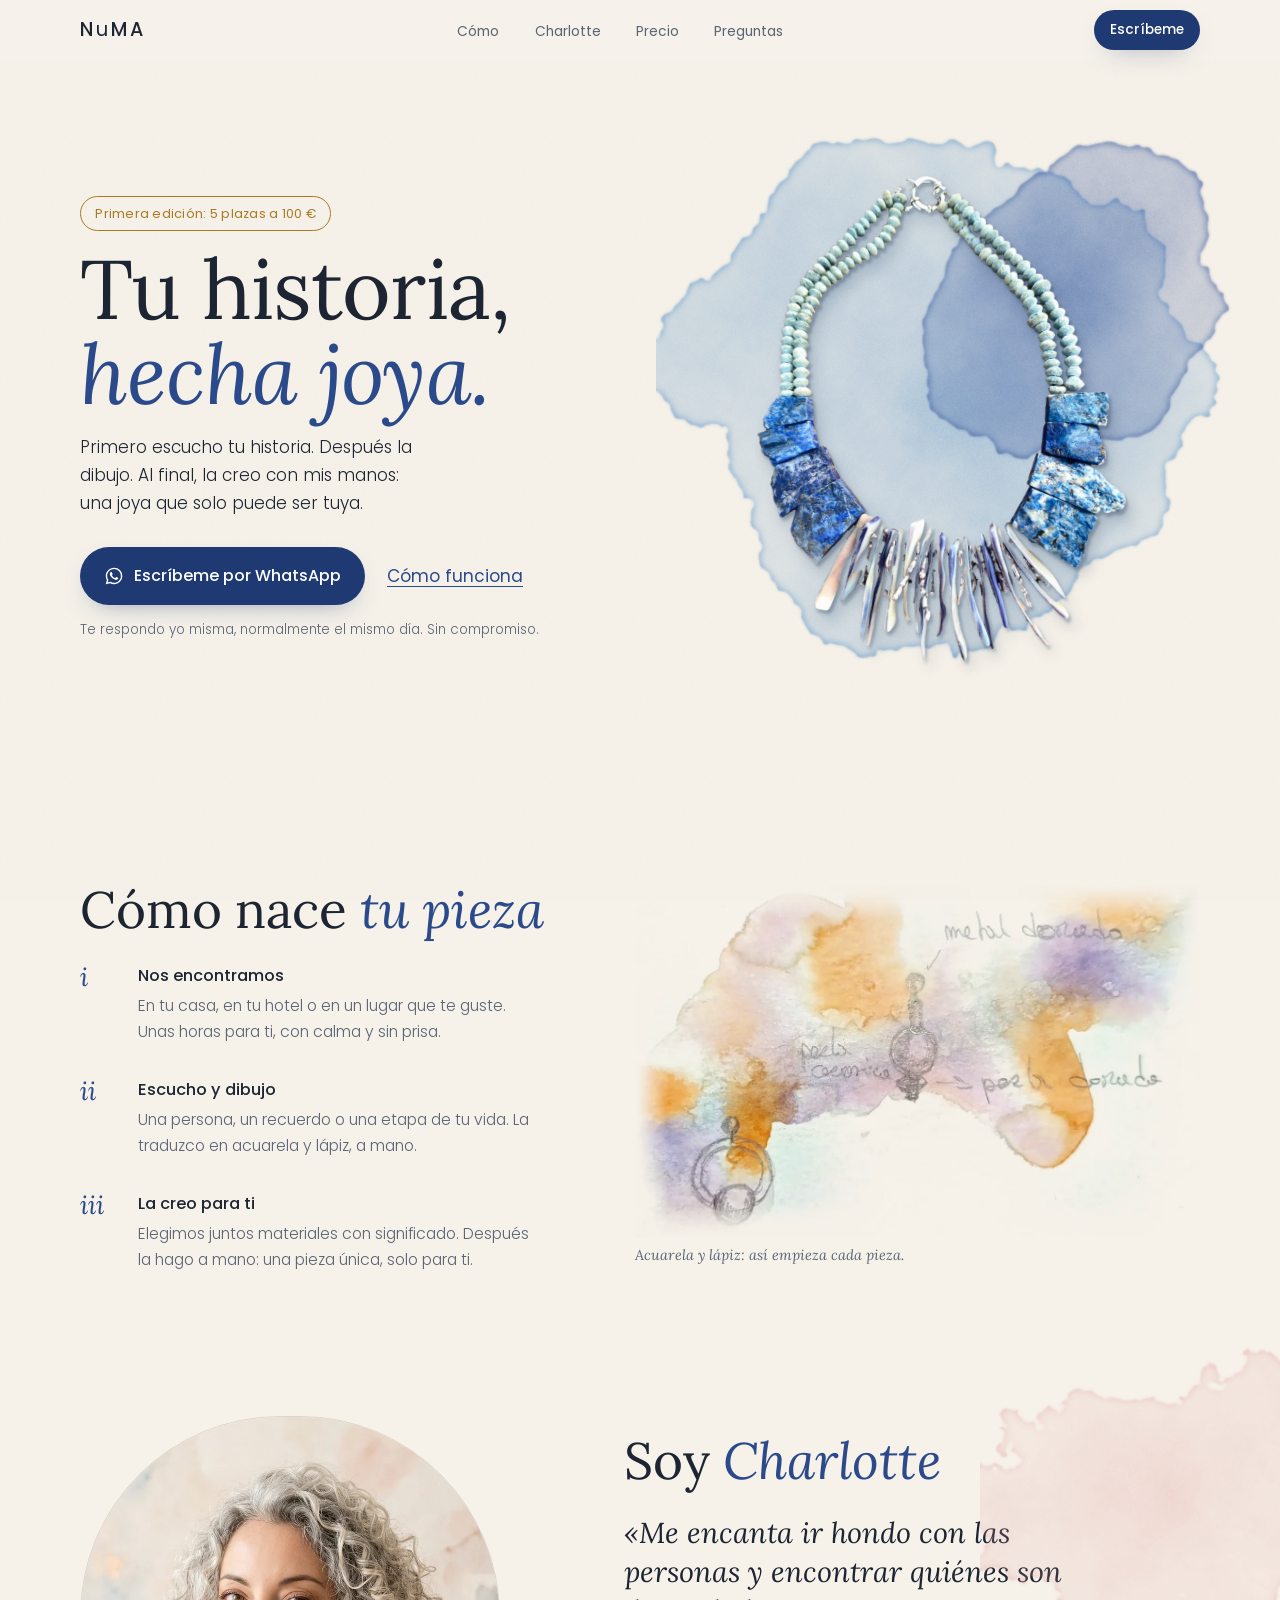
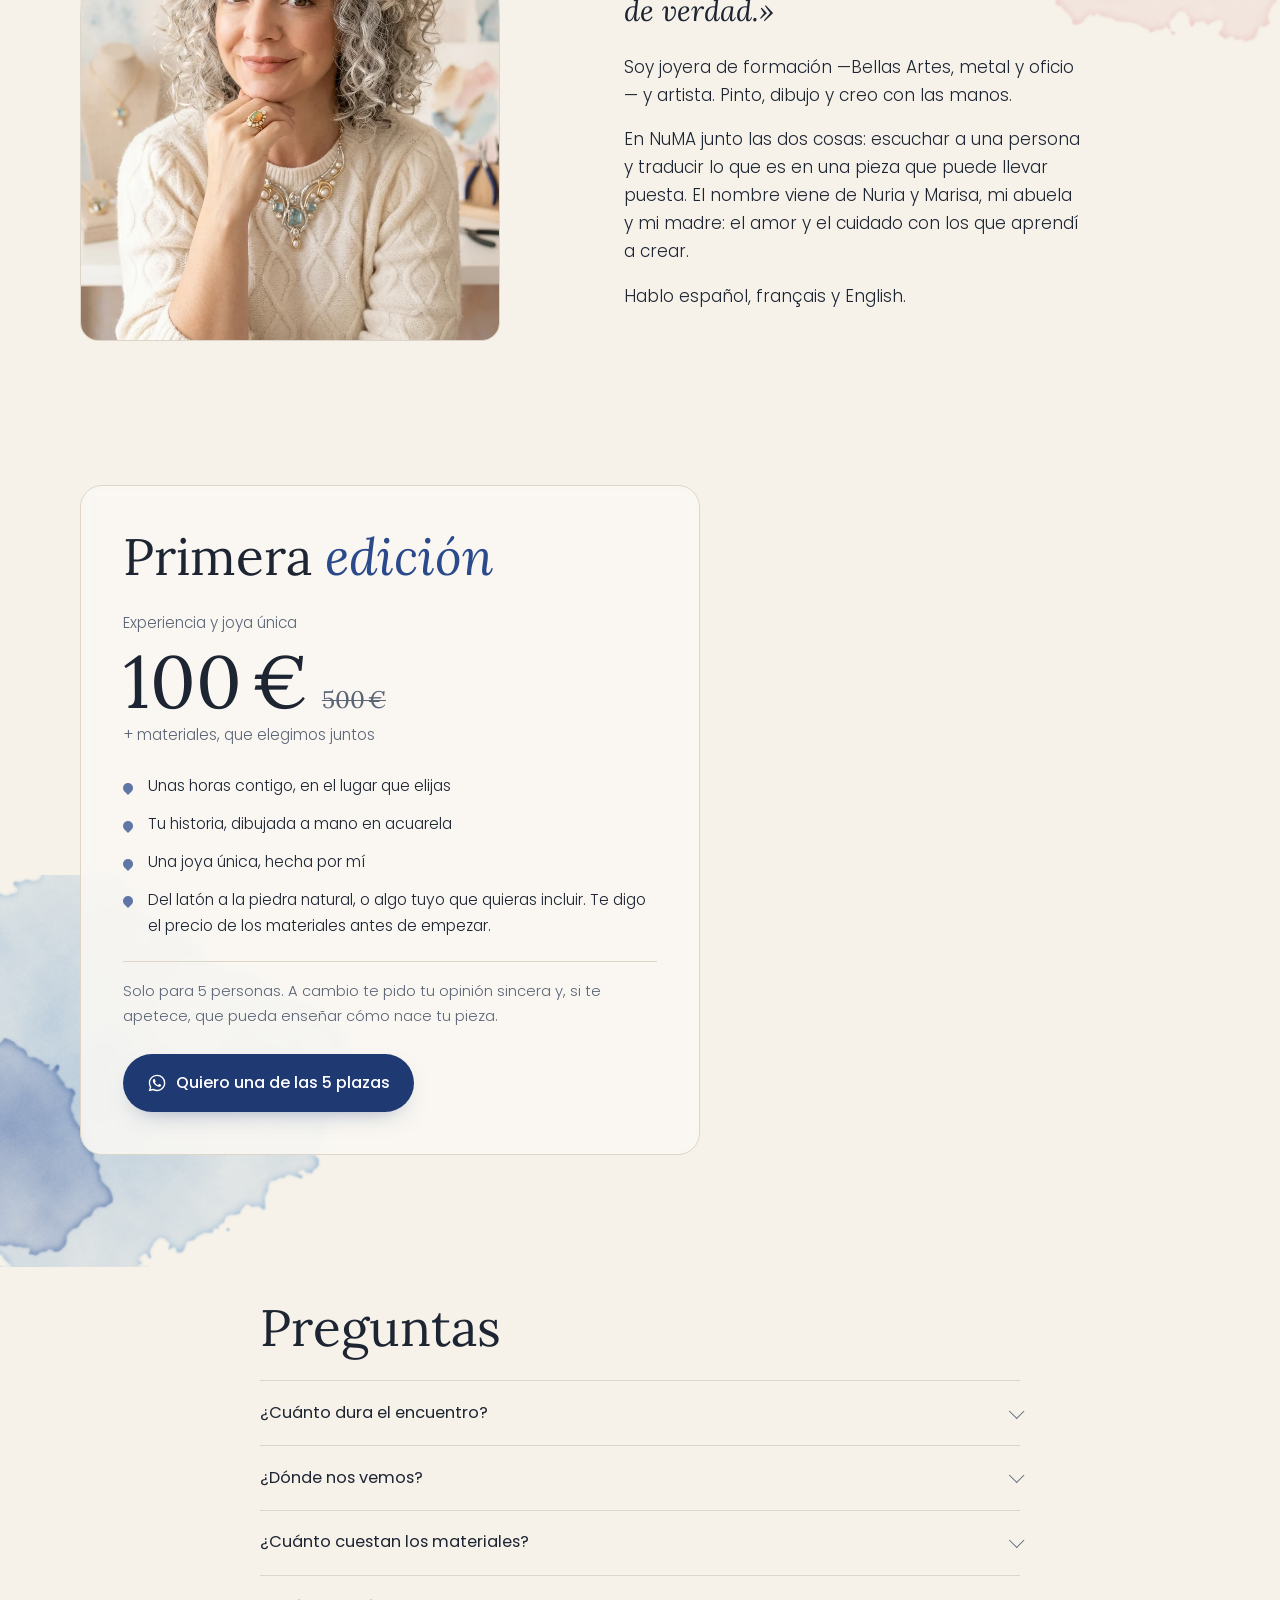
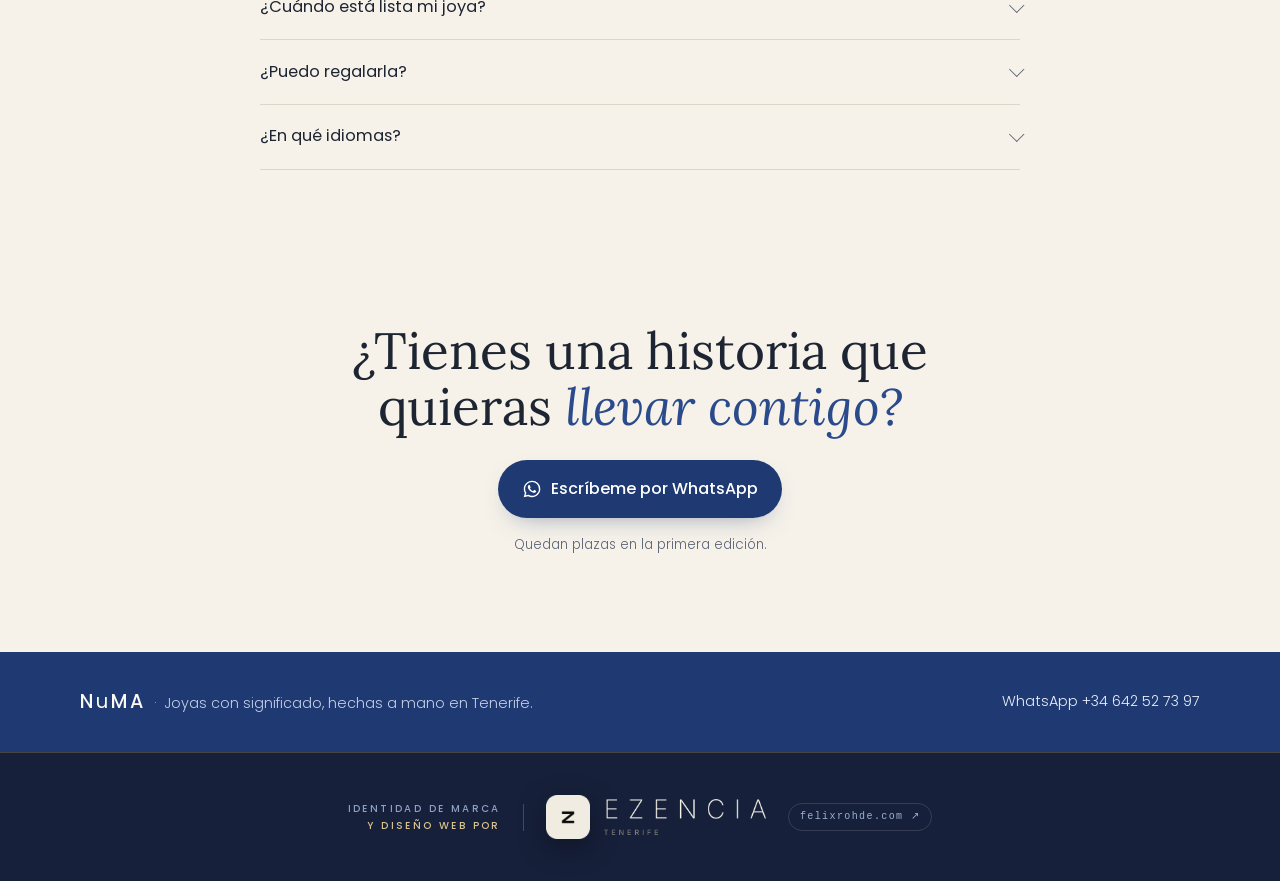
==== index.html @ b9aba91e "Website-Stand 2452b01" ====
<!doctype html>
<html lang="es">
<head>
<meta charset="utf-8">
<meta name="viewport" content="width=device-width, initial-scale=1, viewport-fit=cover">
<title>NuMA · Joyas con significado, hechas a mano en Tenerife</title>
<meta name="description" content="Charlotte escucha tu historia, la dibuja en acuarela y la convierte en una joya única hecha a mano. Primera edición en Tenerife: 5 plazas a 100 € + materiales.">
<meta property="og:title" content="NuMA · Tu historia, hecha joya">
<meta property="og:description" content="Una experiencia personal con Charlotte y una joya única, hecha a mano solo para ti. Primera edición: 5 plazas.">
<meta name="theme-color" content="#F6F2EA">
<link rel="preconnect" href="https://fonts.googleapis.com">
<link rel="preconnect" href="https://fonts.gstatic.com" crossorigin>
<link href="https://fonts.googleapis.com/css2?family=Lora:ital,wght@0,400;0,500;1,400;1,500&family=Poppins:wght@300;400;500&display=swap" rel="stylesheet">
<style>
:root{
  --paper:#F6F2EA; --paper-2:#FBF9F4; --ink:#1D2432; --soft:#5B6475; --line:#DCD5C8;
  --blue:#2B4A8B; --blue-deep:#1F3A72; --gold:#A97A25; --wash-op:1;
  --btn:#1F3A72; --btn-ink:#FFFFFF; --nav:rgba(246,242,234,.86);
  --serif:'Lora', 'Palatino Linotype', Palatino, Georgia, serif;
  --sans:'Poppins', 'Helvetica Neue', Arial, sans-serif;
  color-scheme: light;
  box-sizing:border-box;
  padding-top:env(safe-area-inset-top,0px);
  padding-bottom:env(safe-area-inset-bottom,0px);
}
@media (prefers-color-scheme: dark){
  :root:not([data-theme="light"]){
    --paper:#151B27; --paper-2:#1C2332; --ink:#EEE8DD; --soft:#AEB4C2; --line:#2E3647;
    --blue:#9DB8EC; --blue-deep:#9DB8EC; --gold:#D9AE5C; --wash-op:.55;
    --btn:#E9EEF8; --btn-ink:#16203A; --nav:rgba(21,27,39,.86); color-scheme: dark;
  }
}
:root[data-theme="dark"]{
  --paper:#151B27; --paper-2:#1C2332; --ink:#EEE8DD; --soft:#AEB4C2; --line:#2E3647;
  --blue:#9DB8EC; --blue-deep:#9DB8EC; --gold:#D9AE5C; --wash-op:.55;
  --btn:#E9EEF8; --btn-ink:#16203A; --nav:rgba(21,27,39,.86); color-scheme: dark;
}
*,*::before,*::after{box-sizing:border-box;margin:0;padding:0}
html{scroll-behavior:smooth;scroll-padding-top:calc(env(safe-area-inset-top,0px) + 72px);-webkit-text-size-adjust:100%}
body{background:var(--paper);color:var(--ink);font-family:var(--sans);font-weight:300;font-size:1.0625rem;line-height:1.65;overflow-x:hidden}
body::before{content:"";position:fixed;inset:0 0 auto;height:env(safe-area-inset-top,0px);z-index:30;background:var(--nav);-webkit-backdrop-filter:blur(14px);backdrop-filter:blur(14px)}
img{max-width:100%;height:auto;display:block}
a{color:inherit}
:focus-visible{outline:2px solid var(--blue);outline-offset:3px;border-radius:4px}
.wrap{width:min(1120px,100% - 2.5rem);margin-inline:auto}
.serif{font-family:var(--serif);font-weight:400}
.it{font-family:var(--serif);font-style:italic;color:var(--blue)}

/* paper grain */
.grain{position:fixed;inset:0;pointer-events:none;z-index:-1;opacity:.35;
  background-image:url("data:image/svg+xml,%3Csvg xmlns='http://www.w3.org/2000/svg' width='160' height='160'%3E%3Cfilter id='n'%3E%3CfeTurbulence type='fractalNoise' baseFrequency='.9' numOctaves='2' stitchTiles='stitch'/%3E%3CfeColorMatrix values='0 0 0 0 .45  0 0 0 0 .4  0 0 0 0 .32  0 0 0 .09 0'/%3E%3C/filter%3E%3Crect width='100%25' height='100%25' filter='url(%23n)'/%3E%3C/svg%3E")}
main{overflow-x:clip}
html{overflow-x:clip}

/* nav */
.nav{position:sticky;top:env(safe-area-inset-top,0px);z-index:20;background:var(--nav);-webkit-backdrop-filter:blur(14px);backdrop-filter:blur(14px);border-bottom:1px solid transparent;transition:border-color .3s}
.nav.scrolled{border-bottom-color:var(--line)}
.nav .wrap{display:flex;align-items:center;justify-content:space-between;height:60px;gap:1rem}
.logo{font-weight:500;font-size:1.2rem;letter-spacing:.16em;text-decoration:none}
.logo span{font-weight:400}
.nav ul{list-style:none;display:flex;gap:clamp(.9rem,3vw,2.2rem)}
.nav ul a{text-decoration:none;font-size:.86rem;font-weight:400;color:var(--soft);padding:.4rem 0;transition:color .2s}
.nav ul a:hover{color:var(--ink)}
.nav .nav-cta{display:none}
@media (min-width:860px){
  .nav .nav-cta{display:inline-flex;font-size:.85rem;padding:.55rem 1rem}
}

/* buttons */
.btn{display:inline-flex;align-items:center;justify-content:center;gap:.6rem;background:var(--btn);color:var(--btn-ink);
  text-decoration:none;font-family:var(--sans);font-weight:500;font-size:1rem;padding:1rem 1.5rem;border-radius:999px;
  transition:transform .2s ease, box-shadow .2s ease;box-shadow:0 10px 26px -14px rgba(31,58,114,.55)}
.btn:hover{transform:translateY(-1px);box-shadow:0 14px 30px -14px rgba(31,58,114,.7)}
.btn svg{width:20px;height:20px;flex:none}
.link{font-weight:400;color:var(--blue);text-underline-offset:4px}

/* hero */
.hero{position:relative;padding:1.2rem 0 3.5rem}
.hero .wrap{display:grid;gap:.5rem}
.hero-art{position:relative;margin-inline:-1.25rem;height:clamp(330px,96vw,540px)}
.hero-art .wash{position:absolute;inset:-6% -14% -4% -4%;width:118%;max-width:none;height:auto;opacity:var(--wash-op);pointer-events:none}
.hero-art .piece{position:absolute;left:50%;top:50%;height:90%;width:auto;max-width:none;transform:translate(-50%,-50%) rotate(-3deg)}
.pill{display:inline-block;font-size:.8rem;font-weight:400;letter-spacing:.02em;color:var(--gold);border:1px solid var(--gold);border-radius:999px;padding:.35rem .9rem}
h1{font-family:var(--serif);font-weight:400;font-size:clamp(2.7rem,11vw,5.2rem);line-height:1.02;letter-spacing:-.01em;margin:1rem 0 1.1rem}
h1 em{display:block;font-style:italic;color:var(--blue)}
.lead{max-width:34ch;font-size:1.06rem;color:var(--ink)}
.cta-row{display:flex;flex-wrap:wrap;align-items:center;gap:1rem 1.4rem;margin-top:1.8rem}
.micro{font-size:.84rem;color:var(--soft);margin-top:.9rem}
@media (min-width:860px){
  .hero{padding:3rem 0 5rem}
  .hero .wrap{grid-template-columns:1.05fr 1fr;align-items:center;gap:3rem}
  .hero-copy{order:1}
  .hero-art{order:2;margin:0;height:620px}
}

/* sections */
section{padding:4.5rem 0}
h2{font-family:var(--serif);font-weight:400;font-size:clamp(2rem,6.4vw,3.2rem);line-height:1.1;margin-bottom:1.6rem}
h2 em{font-style:italic;color:var(--blue)}

/* process */
.steps{display:grid;gap:2rem;margin-top:.5rem}
.step{display:grid;grid-template-columns:2.6rem 1fr;gap:.2rem 1rem}
.step .n{font-family:var(--serif);font-style:italic;color:var(--blue);font-size:1.6rem;line-height:1.1}
.step h3{font-family:var(--sans);font-weight:500;font-size:1.02rem;margin-bottom:.2rem}
.step p{color:var(--soft);font-size:.98rem;max-width:40ch}
.sketch{margin:2.6rem -1.25rem 0;position:relative}
.sketch img{width:100%;mix-blend-mode:multiply}
.sketch figcaption{font-family:var(--serif);font-style:italic;font-size:.9rem;color:var(--soft);padding:0 1.25rem;margin-top:.4rem}
@media (prefers-color-scheme: dark){ :root:not([data-theme="light"]) .sketch img{mix-blend-mode:normal;border-radius:14px} }
:root[data-theme="dark"] .sketch img{mix-blend-mode:normal;border-radius:14px}
@media (min-width:860px){
  .process .wrap{display:grid;grid-template-columns:1fr 1.15fr;gap:4rem;align-items:center}
  .sketch{margin:0}
  .sketch figcaption{padding:0}
}

/* charlotte */
.about{position:relative}
.about .wash-rose{position:absolute;right:-120px;top:-40px;width:420px;opacity:calc(var(--wash-op) * .9);pointer-events:none}
.portrait{position:relative;margin-bottom:2.4rem;width:min(100%,420px);aspect-ratio:4/5;border-radius:200px 200px 18px 18px;overflow:hidden;background:var(--paper-2);border:1px solid var(--line)}
.portrait img{width:100%;height:100%;object-fit:cover}
.portrait .ph{position:absolute;inset:0;display:grid;place-items:center;text-align:center;padding:2rem;color:var(--soft);font-size:.88rem}
.portrait .ph b{display:block;font-family:var(--serif);font-weight:400;font-style:italic;font-size:1.5rem;color:var(--blue);margin-bottom:.4rem}
blockquote{font-family:var(--serif);font-style:italic;font-size:clamp(1.35rem,4.6vw,1.8rem);line-height:1.35;color:var(--ink);margin:2rem 0 1.4rem;max-width:26ch}
blockquote footer{font-family:var(--sans);font-style:normal;font-size:.85rem;color:var(--soft);margin-top:.7rem}
.about p{max-width:46ch;margin-bottom:1rem}
@media (min-width:860px){
  .about .wrap{display:grid;grid-template-columns:.9fr 1.1fr;gap:4.5rem;align-items:center}
  blockquote{margin-top:0} .portrait{margin-bottom:0}
}

/* offer */
.offer{position:relative}
.offer .wash-low{position:absolute;left:-160px;bottom:-40px;width:560px;opacity:var(--wash-op);pointer-events:none}
.card{position:relative;background:color-mix(in srgb, var(--paper-2) 86%, transparent);border:1px solid var(--line);border-radius:22px;padding:2rem 1.5rem;max-width:620px;-webkit-backdrop-filter:blur(6px);backdrop-filter:blur(6px)}
.price{display:flex;align-items:baseline;gap:.9rem;margin:.6rem 0 .2rem}
.price .now{font-family:var(--serif);font-size:clamp(3.4rem,14vw,4.6rem);line-height:1}
.price .was{font-family:var(--serif);font-size:1.5rem;color:var(--soft);text-decoration:line-through;text-decoration-thickness:1px}
.plus{color:var(--soft);font-size:.95rem}
.incl{list-style:none;margin:1.6rem 0 1.4rem;display:grid;gap:.75rem}
.incl li{position:relative;padding-left:1.6rem;font-size:.98rem}
.incl li::before{content:"";position:absolute;left:0;top:.62em;width:.62rem;height:.62rem;border-radius:50% 50% 50% 0;transform:rotate(-45deg);background:var(--blue);opacity:.75}
.why{font-size:.92rem;color:var(--soft);border-top:1px solid var(--line);padding-top:1.1rem;margin-bottom:1.6rem}
.offer .btn{width:100%}
@media (min-width:600px){ .offer .btn{width:auto} .card{padding:2.6rem 2.6rem} }

/* faq */
.faq .wrap{max-width:760px}
details{border-top:1px solid var(--line)}
details:last-of-type{border-bottom:1px solid var(--line)}
summary{list-style:none;cursor:pointer;display:flex;justify-content:space-between;align-items:center;gap:1rem;padding:1.15rem 0;font-weight:400;font-size:1.02rem}
summary::-webkit-details-marker{display:none}
summary::after{content:"";width:.7rem;height:.7rem;border-right:1.5px solid var(--soft);border-bottom:1.5px solid var(--soft);transform:rotate(45deg) translateY(-3px);transition:transform .25s;flex:none}
details[open] summary::after{transform:rotate(225deg) translateY(-2px)}
details p{color:var(--soft);padding:0 0 1.2rem;max-width:56ch;font-size:.97rem}

/* closing */
.closing{text-align:center;padding:5rem 0 6rem}
.closing h2{max-width:18ch;margin-inline:auto}
.closing .micro{margin-top:1rem}

/* footer (Master: karlaleon-website) */
.site-foot{background:#1F3A72;color:#C3CFE6;font-size:.9rem}
.site-foot .wrap{padding-block:34px;display:flex;flex-wrap:wrap;gap:14px 28px;justify-content:space-between;align-items:center}
.site-foot .logo{color:#FBF9F4}
.site-foot a{color:#E9EEF8;text-decoration:none}
.site-foot a:hover{text-decoration:underline;text-underline-offset:3px}
.site-foot nav{display:flex;gap:20px;flex-wrap:wrap}
/* Firma Ezencia */
.sig{background:#16203A;border-top:1px solid rgba(201,161,74,.28)}
.sig .wrap{padding-block:30px;display:flex;justify-content:center}
.site-foot a.ez{display:inline-flex;align-items:center;gap:22px;text-decoration:none;color:#F3EFE7;padding:12px 18px;border-radius:16px;transition:background .35s ease}
.ez:hover,.ez:focus-visible{background:rgba(243,239,231,.045)}
.site-foot a.ez:hover{text-decoration:none}
.ez-by{display:grid;gap:7px;text-align:right;padding-right:22px;border-right:1px solid rgba(201,161,74,.32);font:500 10px/1 var(--sans);letter-spacing:.24em;text-transform:uppercase;color:#8EA0C4}
.ez-by b{font-weight:500;color:#D9C38E}
.ez-row{display:inline-flex;align-items:center;gap:14px}
.ez-z{position:relative;width:44px;height:44px;flex:none;filter:drop-shadow(0 8px 14px rgba(0,0,0,.35));transition:transform .45s cubic-bezier(.2,.7,.2,1)}
.ez-z img{position:absolute;inset:0;width:100%;height:100%;transition:opacity .45s ease}
.ez-z .g{opacity:0}
.ez:hover .ez-z,.ez:focus-visible .ez-z{transform:rotate(-6deg)}
.ez:hover .ez-z .g,.ez:focus-visible .ez-z .g{opacity:1}
.ez-wm{display:block;height:36px;width:auto}
.ez-go{font:500 10px/1 ui-monospace,"SF Mono",Menlo,Consolas,monospace;letter-spacing:.14em;color:#9DB0D4;padding:8px 11px;border:1px solid rgba(243,239,231,.14);border-radius:999px;transition:color .3s,border-color .3s}
.ez:hover .ez-go,.ez:focus-visible .ez-go{color:#F2D58A;border-color:rgba(201,161,74,.6)}
@media (max-width:640px){
  .ez{flex-direction:column;gap:16px;padding:14px 10px}
  .ez-by{text-align:center;border-right:0;padding-right:0;display:block;line-height:1.6}
  .ez-by br{display:none}
  .ez-by b::before{content:" "}
  .ez-z{width:40px;height:40px}
  .ez-wm{height:32px}
  .site-foot .wrap{padding-bottom:28px}
}
/* Platz für die mobile Sticky-Leiste */
@media (max-width:859px){ .sig .wrap{padding-block:30px calc(120px + env(safe-area-inset-bottom,0px))} }
@media (prefers-reduced-motion:reduce){.ez-z,.ez-z img,.ez-go{transition:none}}

/* sticky mobile cta */
.dock{position:fixed;left:0;right:0;bottom:0;z-index:25;padding:.75rem 1rem calc(.75rem + env(safe-area-inset-bottom,0px));
  background:var(--nav);-webkit-backdrop-filter:blur(14px);backdrop-filter:blur(14px);border-top:1px solid var(--line);
  display:flex;align-items:center;gap:.9rem;transform:translateY(110%);transition:transform .35s ease}
.dock.show{transform:none}
.dock .txt{font-size:.8rem;line-height:1.3;color:var(--soft);flex:1}
.dock .txt b{display:block;font-weight:500;color:var(--ink);font-size:.9rem}
.dock .btn{padding:.8rem 1.1rem;font-size:.92rem}
@media (min-width:860px){ .dock{display:none} }

/* one orchestrated entrance */
@media (prefers-reduced-motion: no-preference){
  .hero-art .wash{animation:bloom 1.6s ease-out both}
  .hero-art .piece{animation:settle 1.2s .25s cubic-bezier(.2,.7,.2,1) both}
  @keyframes bloom{from{opacity:0;transform:scale(.92)}to{opacity:var(--wash-op);transform:none}}
  @keyframes settle{from{opacity:0;transform:translate(-50%,-44%) rotate(-6deg)}to{opacity:1;transform:translate(-50%,-50%) rotate(-3deg)}}
}
@media (prefers-reduced-motion: reduce){ html{scroll-behavior:auto} .dock{transition:none} }
</style>
</head>
<body>
<div class="grain" aria-hidden="true"></div>

<header class="nav" id="top-nav">
  <div class="wrap">
    <a class="logo" href="#inicio" aria-label="NuMA, inicio">N<span>u</span>MA</a>
    <nav aria-label="Secciones">
      <ul>
        <li><a href="#como">Cómo</a></li>
        <li><a href="#charlotte">Charlotte</a></li>
        <li><a href="#precio">Precio</a></li>
        <li><a href="#preguntas">Preguntas</a></li>
      </ul>
    </nav>
    <a class="btn nav-cta" href="https://api.whatsapp.com/send/?phone=34642527397&amp;text=Hola%20Charlotte%2C%20vengo%20de%20la%20web%20de%20NuMA%20y%20quiero%20saber%20m%C3%A1s%20%F0%9F%92%99" target="_blank" rel="noopener">Escríbeme</a>
  </div>
</header>

<main>
  <section class="hero" id="inicio" aria-labelledby="h1">
    <div class="wrap">
      <div class="hero-art" aria-hidden="false">
        <img class="wash" src="assets/wash-hero.webp" alt="" aria-hidden="true">
        <img class="piece" src="assets/necklace.webp" alt="Collar de Charlotte con piezas de lapislázuli, nácar y cuentas azul claro" width="900" height="1152">
      </div>
      <div class="hero-copy">
        <span class="pill">Primera edición: 5 plazas a 100 €</span>
        <h1 id="h1">Tu historia, <em>hecha joya.</em></h1>
        <p class="lead">Primero escucho tu historia. Después la dibujo. Al final, la creo con mis manos: una joya que solo puede ser tuya.</p>
        <div class="cta-row">
          <a class="btn" href="https://api.whatsapp.com/send/?phone=34642527397&amp;text=Hola%20Charlotte%2C%20vengo%20de%20la%20web%20de%20NuMA%20y%20quiero%20saber%20m%C3%A1s%20%F0%9F%92%99" target="_blank" rel="noopener" id="hero-cta"><svg viewBox="0 0 24 24" aria-hidden="true" fill="currentColor"><path d="M12.04 2C6.58 2 2.13 6.45 2.13 11.91c0 1.75.46 3.45 1.32 4.95L2.05 22l5.25-1.38a9.9 9.9 0 0 0 4.74 1.21h.01c5.46 0 9.91-4.45 9.91-9.91A9.85 9.85 0 0 0 12.04 2Zm0 18.15h-.01a8.2 8.2 0 0 1-4.19-1.15l-.3-.18-3.12.82.83-3.04-.2-.31a8.22 8.22 0 0 1-1.26-4.38c0-4.54 3.7-8.24 8.25-8.24a8.2 8.2 0 0 1 8.24 8.25c0 4.54-3.7 8.23-8.24 8.23Zm4.52-6.16c-.25-.12-1.47-.72-1.69-.81-.23-.08-.39-.12-.56.13-.16.25-.64.81-.79.97-.14.17-.29.19-.54.06-.25-.12-1.05-.39-1.99-1.23-.74-.66-1.23-1.47-1.38-1.72-.14-.25-.02-.38.11-.51.11-.11.25-.29.37-.43.13-.15.17-.25.25-.42.08-.16.04-.31-.02-.43-.06-.13-.56-1.35-.77-1.85-.2-.48-.41-.42-.56-.43h-.48c-.17 0-.43.06-.66.31-.22.25-.86.85-.86 2.07 0 1.22.89 2.4 1.01 2.56.12.17 1.75 2.67 4.24 3.74.59.26 1.05.41 1.41.52.59.19 1.13.16 1.56.1.48-.07 1.47-.6 1.67-1.18.21-.58.21-1.07.15-1.18-.07-.1-.23-.16-.48-.29Z"/></svg>Escríbeme por WhatsApp</a>
          <a class="link" href="#como">Cómo funciona</a>
        </div>
        <p class="micro">Te respondo yo misma, normalmente el mismo día. Sin compromiso.</p>
      </div>
    </div>
  </section>

  <section class="process" id="como" aria-labelledby="h-como">
    <div class="wrap">
      <div>
        <h2 id="h-como">Cómo nace <em>tu pieza</em></h2>
        <div class="steps">
          <div class="step"><span class="n" aria-hidden="true">i</span><div><h3>Nos encontramos</h3><p>En tu casa, en tu hotel o en un lugar que te guste. Unas horas para ti, con calma y sin prisa.</p></div></div>
          <div class="step"><span class="n" aria-hidden="true">ii</span><div><h3>Escucho y dibujo</h3><p>Una persona, un recuerdo o una etapa de tu vida. La traduzco en acuarela y lápiz, a mano.</p></div></div>
          <div class="step"><span class="n" aria-hidden="true">iii</span><div><h3>La creo para ti</h3><p>Elegimos juntos materiales con significado. Después la hago a mano: una pieza única, solo para ti.</p></div></div>
        </div>
      </div>
      <figure class="sketch">
        <img src="assets/sketch.webp" alt="Boceto en acuarela naranja y violeta con dos pendientes dibujados a lápiz y notas: perla cerámica, metal dorado, perla dorada" width="1200" height="922" loading="lazy">
        <figcaption>Acuarela y lápiz: así empieza cada pieza.</figcaption>
      </figure>
    </div>
  </section>

  <section class="about" id="charlotte" aria-labelledby="h-charlotte">
    <img class="wash-rose" src="assets/wash-rose.webp" alt="" aria-hidden="true" loading="lazy">
    <div class="wrap">
      <div class="portrait">
        <img src="assets/portrait.webp" alt="Charlotte, joyera y artista, en su taller" width="800" height="1000" loading="lazy">
      </div>
      <div>
        <h2 id="h-charlotte">Soy <em>Charlotte</em></h2>
        <blockquote>«Me encanta ir hondo con las personas y encontrar quiénes son de verdad.»</blockquote>
        <p>Soy joyera de formación —Bellas Artes, metal y oficio— y artista. Pinto, dibujo y creo con las manos.</p>
        <p>En NuMA junto las dos cosas: escuchar a una persona y traducir lo que es en una pieza que puede llevar puesta. El nombre viene de Nuria y Marisa, mi abuela y mi madre: el amor y el cuidado con los que aprendí a crear.</p>
        <p>Hablo español, français y English.</p>
      </div>
    </div>
  </section>

  <section class="offer" id="precio" aria-labelledby="h-precio">
    <img class="wash-low" src="assets/wash-low.webp" alt="" aria-hidden="true" loading="lazy">
    <div class="wrap">
      <div class="card">
        <h2 id="h-precio">Primera <em>edición</em></h2>
        <p class="plus">Experiencia y joya única</p>
        <div class="price"><span class="now">100&#8239;€</span><span class="was" aria-label="Precio habitual 500 euros">500&#8239;€</span></div>
        <p class="plus">+ materiales, que elegimos juntos</p>
        <ul class="incl">
          <li>Unas horas contigo, en el lugar que elijas</li>
          <li>Tu historia, dibujada a mano en acuarela</li>
          <li>Una joya única, hecha por mí</li>
          <li>Del latón a la piedra natural, o algo tuyo que quieras incluir. Te digo el precio de los materiales antes de empezar.</li>
        </ul>
        <p class="why">Solo para 5 personas. A cambio te pido tu opinión sincera y, si te apetece, que pueda enseñar cómo nace tu pieza.</p>
        <a class="btn" href="https://api.whatsapp.com/send/?phone=34642527397&amp;text=Hola%20Charlotte%2C%20vengo%20de%20la%20web%20de%20NuMA%20y%20quiero%20saber%20m%C3%A1s%20%F0%9F%92%99" target="_blank" rel="noopener"><svg viewBox="0 0 24 24" aria-hidden="true" fill="currentColor"><path d="M12.04 2C6.58 2 2.13 6.45 2.13 11.91c0 1.75.46 3.45 1.32 4.95L2.05 22l5.25-1.38a9.9 9.9 0 0 0 4.74 1.21h.01c5.46 0 9.91-4.45 9.91-9.91A9.85 9.85 0 0 0 12.04 2Zm0 18.15h-.01a8.2 8.2 0 0 1-4.19-1.15l-.3-.18-3.12.82.83-3.04-.2-.31a8.22 8.22 0 0 1-1.26-4.38c0-4.54 3.7-8.24 8.25-8.24a8.2 8.2 0 0 1 8.24 8.25c0 4.54-3.7 8.23-8.24 8.23Zm4.52-6.16c-.25-.12-1.47-.72-1.69-.81-.23-.08-.39-.12-.56.13-.16.25-.64.81-.79.97-.14.17-.29.19-.54.06-.25-.12-1.05-.39-1.99-1.23-.74-.66-1.23-1.47-1.38-1.72-.14-.25-.02-.38.11-.51.11-.11.25-.29.37-.43.13-.15.17-.25.25-.42.08-.16.04-.31-.02-.43-.06-.13-.56-1.35-.77-1.85-.2-.48-.41-.42-.56-.43h-.48c-.17 0-.43.06-.66.31-.22.25-.86.85-.86 2.07 0 1.22.89 2.4 1.01 2.56.12.17 1.75 2.67 4.24 3.74.59.26 1.05.41 1.41.52.59.19 1.13.16 1.56.1.48-.07 1.47-.6 1.67-1.18.21-.58.21-1.07.15-1.18-.07-.1-.23-.16-.48-.29Z"/></svg>Quiero una de las 5 plazas</a>
      </div>
    </div>
  </section>

  <section class="faq" id="preguntas" aria-labelledby="h-faq">
    <div class="wrap">
      <h2 id="h-faq">Preguntas</h2>
      <details><summary>¿Cuánto dura el encuentro?</summary><p>Unas horas, sin prisa. Lo adaptamos a ti y a tu historia.</p></details>
      <details><summary>¿Dónde nos vemos?</summary><p>En tu casa, en tu hotel o en un lugar que te guste, en Tenerife.</p></details>
      <details><summary>¿Cuánto cuestan los materiales?</summary><p>Depende de lo que elijamos juntos. Te digo el precio antes de empezar, así sabes el total antes de decidir.</p></details>
      <details><summary>¿Cuándo está lista mi joya?</summary><p>Depende de la pieza y del material. Te doy una fecha antes de empezar.</p></details>
      <details><summary>¿Puedo regalarla?</summary><p>Sí. La experiencia también puede ser un regalo para alguien especial.</p></details>
      <details><summary>¿En qué idiomas?</summary><p>Español, français y English.</p></details>
    </div>
  </section>

  <section class="closing" aria-labelledby="h-close">
    <div class="wrap">
      <h2 id="h-close">¿Tienes una historia que quieras <em>llevar contigo?</em></h2>
      <a class="btn" href="https://api.whatsapp.com/send/?phone=34642527397&amp;text=Hola%20Charlotte%2C%20vengo%20de%20la%20web%20de%20NuMA%20y%20quiero%20saber%20m%C3%A1s%20%F0%9F%92%99" target="_blank" rel="noopener"><svg viewBox="0 0 24 24" aria-hidden="true" fill="currentColor"><path d="M12.04 2C6.58 2 2.13 6.45 2.13 11.91c0 1.75.46 3.45 1.32 4.95L2.05 22l5.25-1.38a9.9 9.9 0 0 0 4.74 1.21h.01c5.46 0 9.91-4.45 9.91-9.91A9.85 9.85 0 0 0 12.04 2Zm0 18.15h-.01a8.2 8.2 0 0 1-4.19-1.15l-.3-.18-3.12.82.83-3.04-.2-.31a8.22 8.22 0 0 1-1.26-4.38c0-4.54 3.7-8.24 8.25-8.24a8.2 8.2 0 0 1 8.24 8.25c0 4.54-3.7 8.23-8.24 8.23Zm4.52-6.16c-.25-.12-1.47-.72-1.69-.81-.23-.08-.39-.12-.56.13-.16.25-.64.81-.79.97-.14.17-.29.19-.54.06-.25-.12-1.05-.39-1.99-1.23-.74-.66-1.23-1.47-1.38-1.72-.14-.25-.02-.38.11-.51.11-.11.25-.29.37-.43.13-.15.17-.25.25-.42.08-.16.04-.31-.02-.43-.06-.13-.56-1.35-.77-1.85-.2-.48-.41-.42-.56-.43h-.48c-.17 0-.43.06-.66.31-.22.25-.86.85-.86 2.07 0 1.22.89 2.4 1.01 2.56.12.17 1.75 2.67 4.24 3.74.59.26 1.05.41 1.41.52.59.19 1.13.16 1.56.1.48-.07 1.47-.6 1.67-1.18.21-.58.21-1.07.15-1.18-.07-.1-.23-.16-.48-.29Z"/></svg>Escríbeme por WhatsApp</a>
      <p class="micro">Quedan plazas en la primera edición.</p>
    </div>
  </section>
</main>

<footer class="site-foot">
  <div class="wrap">
    <span><span class="logo">N<span>u</span>MA</span> &nbsp;·&nbsp; Joyas con significado, hechas a mano en Tenerife.</span>
    <nav aria-label="Contacto"><a href="https://api.whatsapp.com/send/?phone=34642527397&amp;text=Hola%20Charlotte%2C%20vengo%20de%20la%20web%20de%20NuMA%20y%20quiero%20saber%20m%C3%A1s%20%F0%9F%92%99" target="_blank" rel="noopener">WhatsApp +34 642 52 73 97</a></nav>
  </div>
  <div class="sig">
    <div class="wrap">
      <a class="ez" href="https://felixrohde.com/" target="_blank" rel="noopener" aria-label="Identidad de marca y diseño web: Ezencia, Tenerife (felixrohde.com)">
        <span class="ez-by">Identidad de marca<br><b>y diseño web por</b></span>
        <span class="ez-row">
          <span class="ez-z" aria-hidden="true"><img src="assets/ezencia/ezencia-zeichen-knochen.png" width="44" height="44" alt="" loading="lazy" decoding="async"><img class="g" src="assets/ezencia/ezencia-zeichen-gold.png" width="44" height="44" alt="" loading="lazy" decoding="async"></span>
          <img class="ez-wm" src="assets/ezencia/ezencia-schriftzug-hell.webp" width="162" height="36" alt="Ezencia · Tenerife" loading="lazy" decoding="async">
        </span>
        <span class="ez-go" aria-hidden="true">felixrohde.com ↗</span>
      </a>
    </div>
  </div>
</footer>

<div class="dock" id="dock" aria-hidden="true">
  <div class="txt"><b>Primera edición</b>5 plazas a 100&#8239;€ + materiales</div>
  <a class="btn" href="https://api.whatsapp.com/send/?phone=34642527397&amp;text=Hola%20Charlotte%2C%20vengo%20de%20la%20web%20de%20NuMA%20y%20quiero%20saber%20m%C3%A1s%20%F0%9F%92%99" target="_blank" rel="noopener" tabindex="-1"><svg viewBox="0 0 24 24" aria-hidden="true" fill="currentColor"><path d="M12.04 2C6.58 2 2.13 6.45 2.13 11.91c0 1.75.46 3.45 1.32 4.95L2.05 22l5.25-1.38a9.9 9.9 0 0 0 4.74 1.21h.01c5.46 0 9.91-4.45 9.91-9.91A9.85 9.85 0 0 0 12.04 2Zm0 18.15h-.01a8.2 8.2 0 0 1-4.19-1.15l-.3-.18-3.12.82.83-3.04-.2-.31a8.22 8.22 0 0 1-1.26-4.38c0-4.54 3.7-8.24 8.25-8.24a8.2 8.2 0 0 1 8.24 8.25c0 4.54-3.7 8.23-8.24 8.23Zm4.52-6.16c-.25-.12-1.47-.72-1.69-.81-.23-.08-.39-.12-.56.13-.16.25-.64.81-.79.97-.14.17-.29.19-.54.06-.25-.12-1.05-.39-1.99-1.23-.74-.66-1.23-1.47-1.38-1.72-.14-.25-.02-.38.11-.51.11-.11.25-.29.37-.43.13-.15.17-.25.25-.42.08-.16.04-.31-.02-.43-.06-.13-.56-1.35-.77-1.85-.2-.48-.41-.42-.56-.43h-.48c-.17 0-.43.06-.66.31-.22.25-.86.85-.86 2.07 0 1.22.89 2.4 1.01 2.56.12.17 1.75 2.67 4.24 3.74.59.26 1.05.41 1.41.52.59.19 1.13.16 1.56.1.48-.07 1.47-.6 1.67-1.18.21-.58.21-1.07.15-1.18-.07-.1-.23-.16-.48-.29Z"/></svg>Escríbeme</a>
</div>

<script>
(function(){
  var nav=document.getElementById('top-nav');
  function onScroll(){ nav.classList.toggle('scrolled', window.scrollY>8); }
  window.addEventListener('scroll',onScroll,{passive:true}); onScroll();

  var dock=document.getElementById('dock'), cta=document.getElementById('hero-cta');
  if('IntersectionObserver' in window){
    var seen=false;
    new IntersectionObserver(function(e){
      var past=!e[0].isIntersecting && e[0].boundingClientRect.top<0;
      dock.classList.toggle('show',past);
      dock.setAttribute('aria-hidden',past?'false':'true');
      dock.querySelector('a').tabIndex=past?0:-1;
    },{threshold:0}).observe(cta);
  }

  var ids=['inicio','como','charlotte','precio','preguntas'];
  var h=(location.hash||'').slice(1);
  if(ids.indexOf(h)>-1){ var el=document.getElementById(h); if(el){ setTimeout(function(){ el.scrollIntoView(); },60); } }
})();
</script>
</body>
</html>
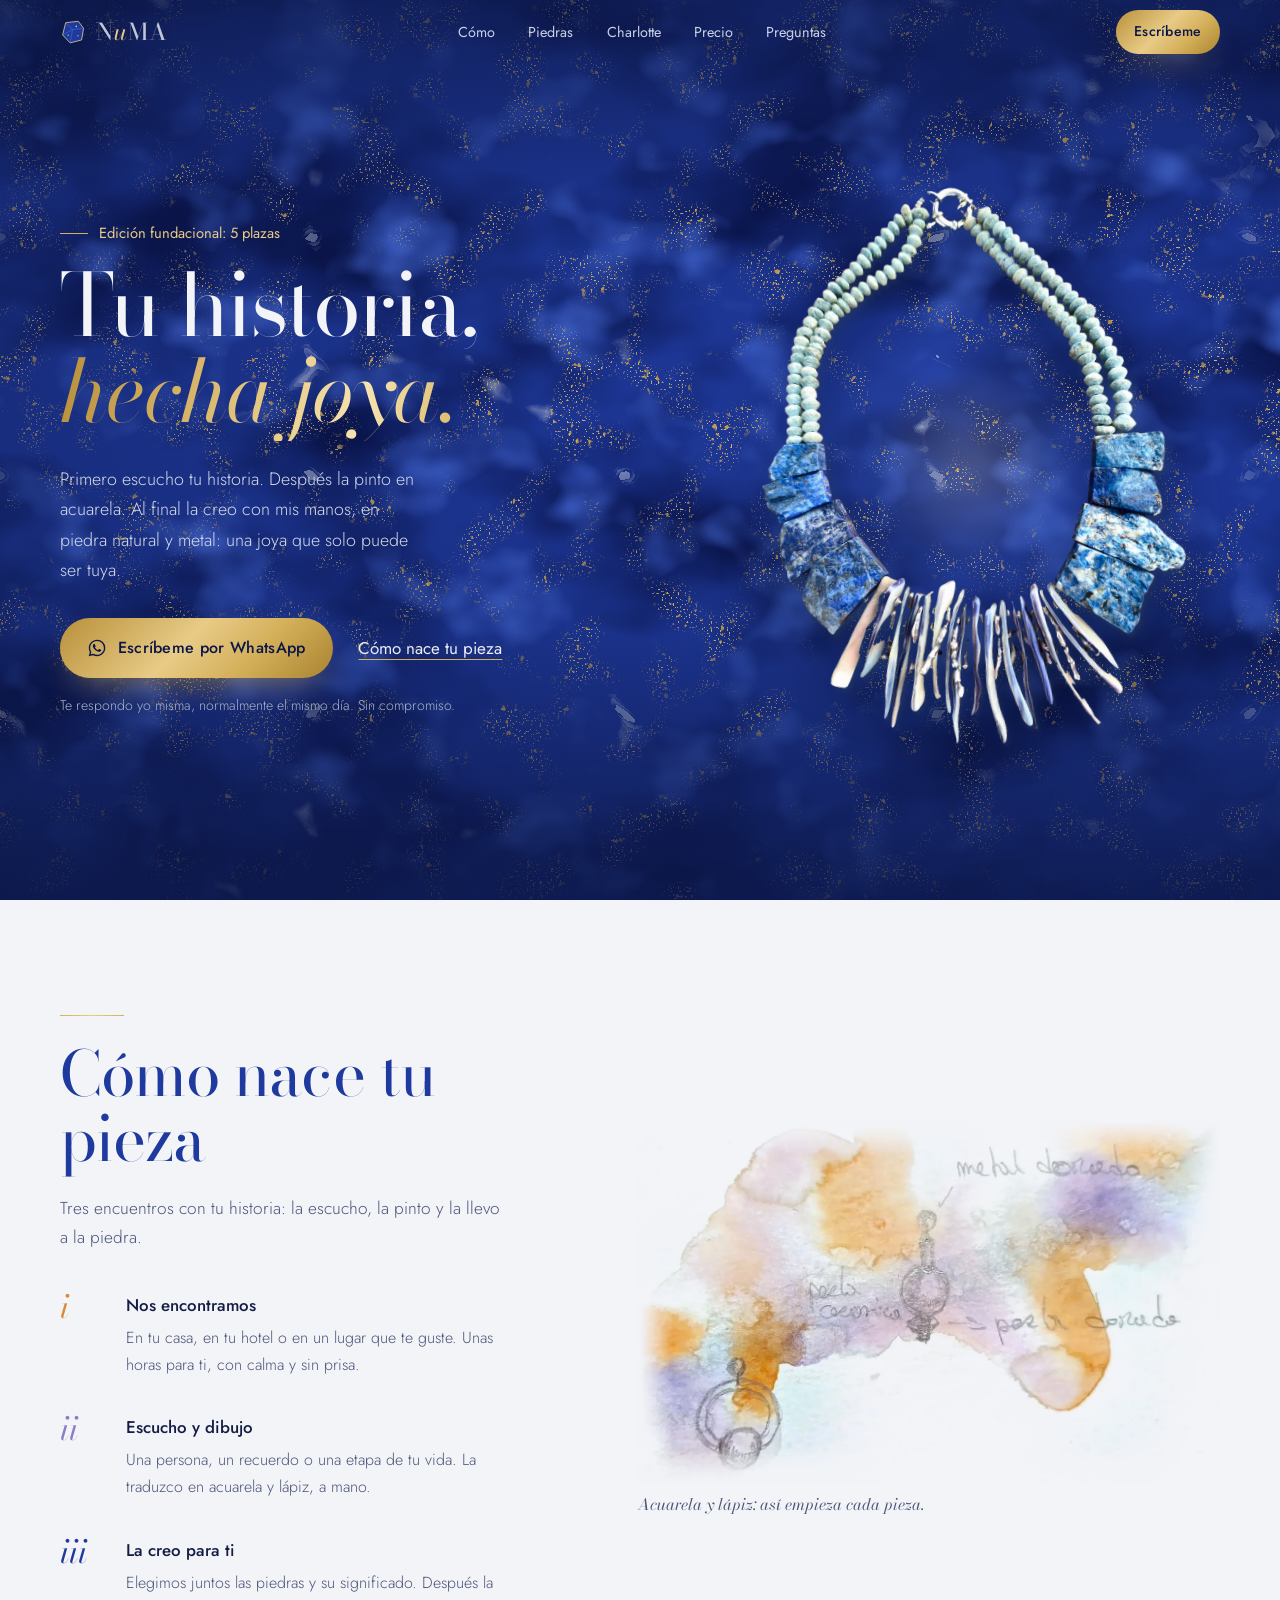
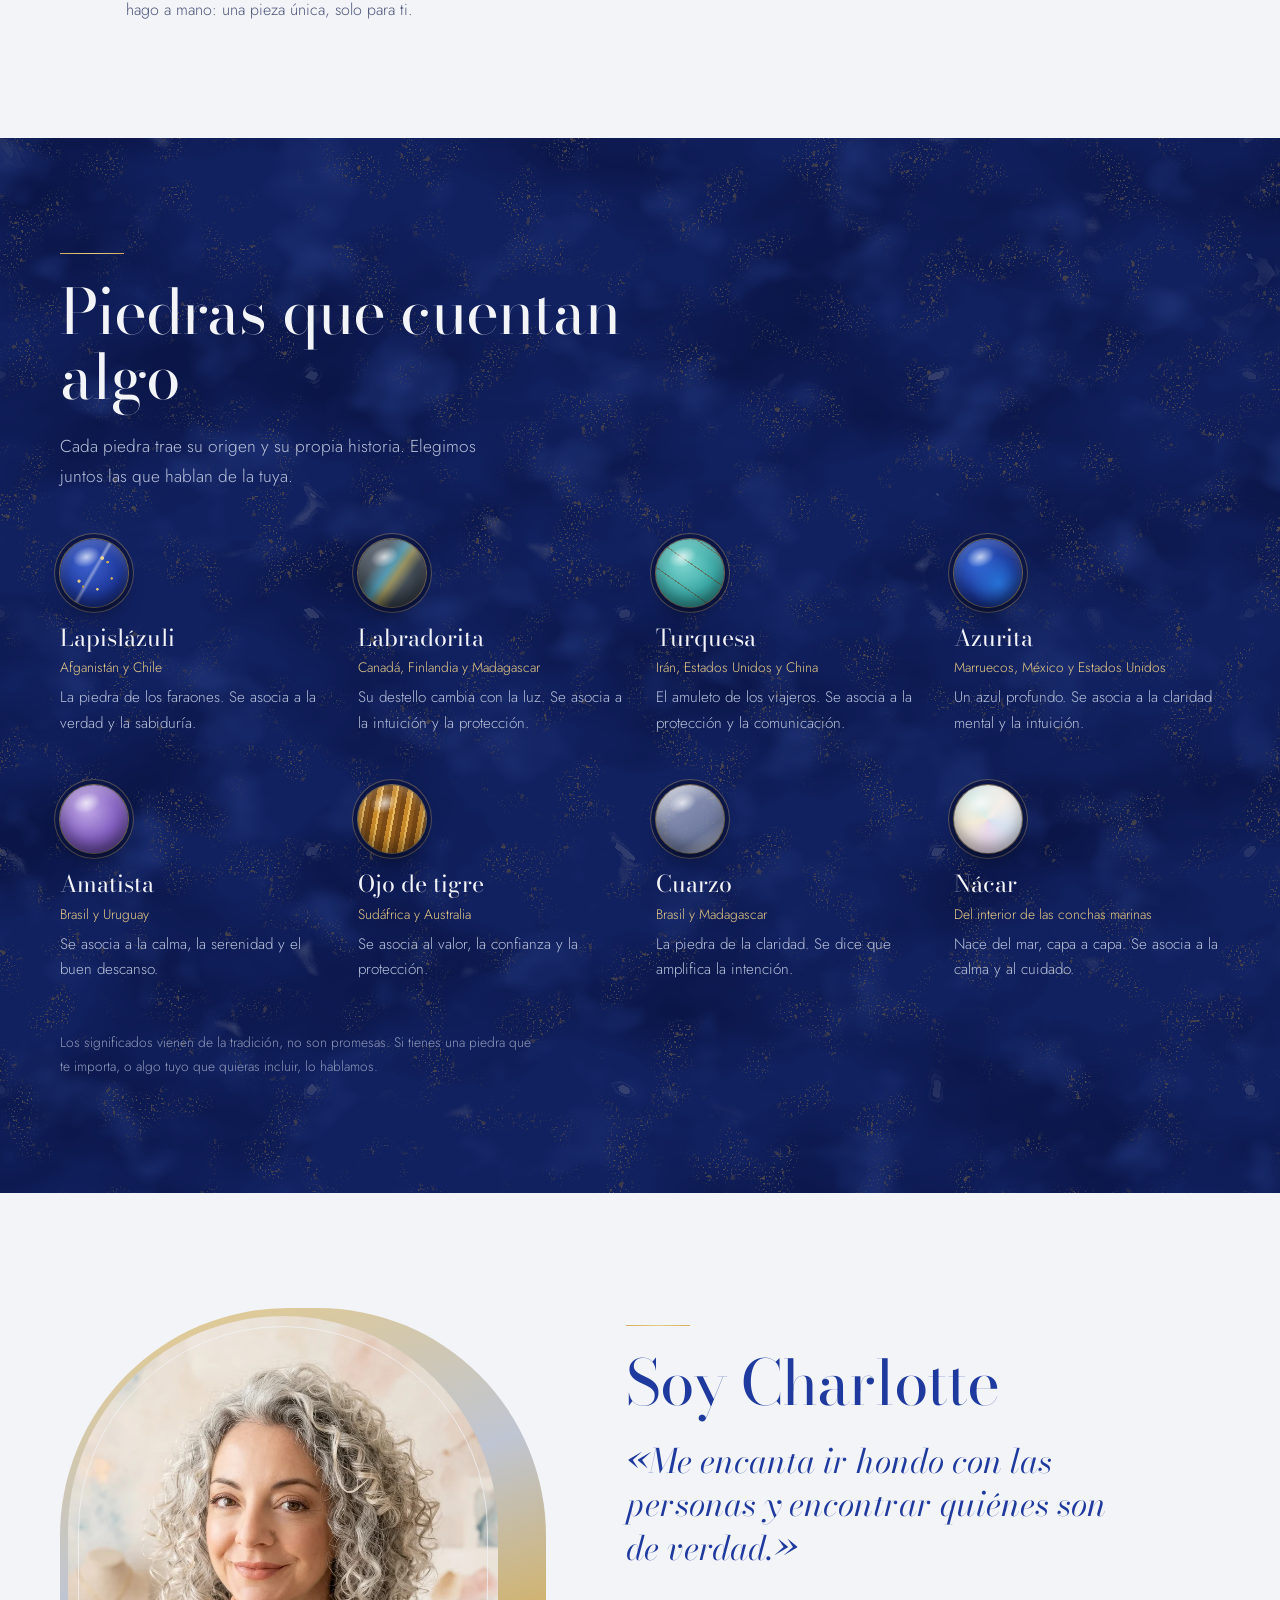
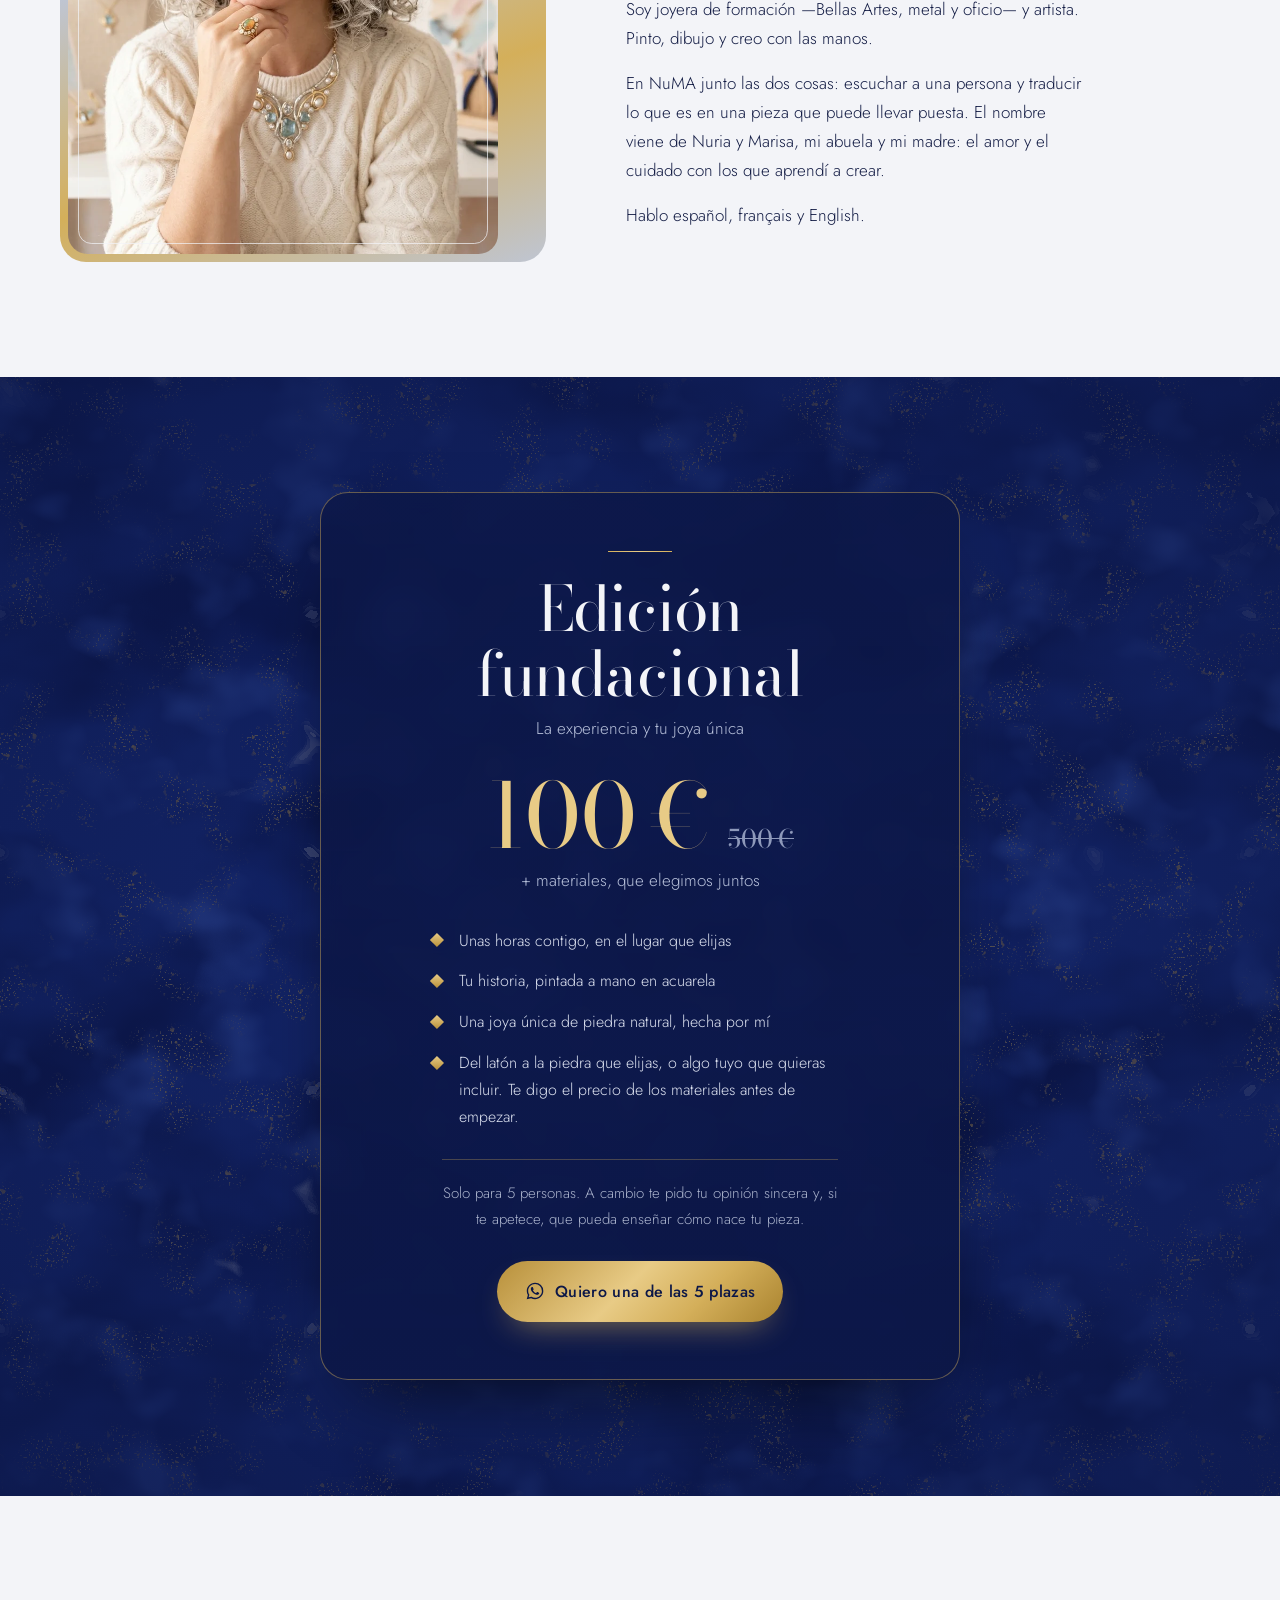
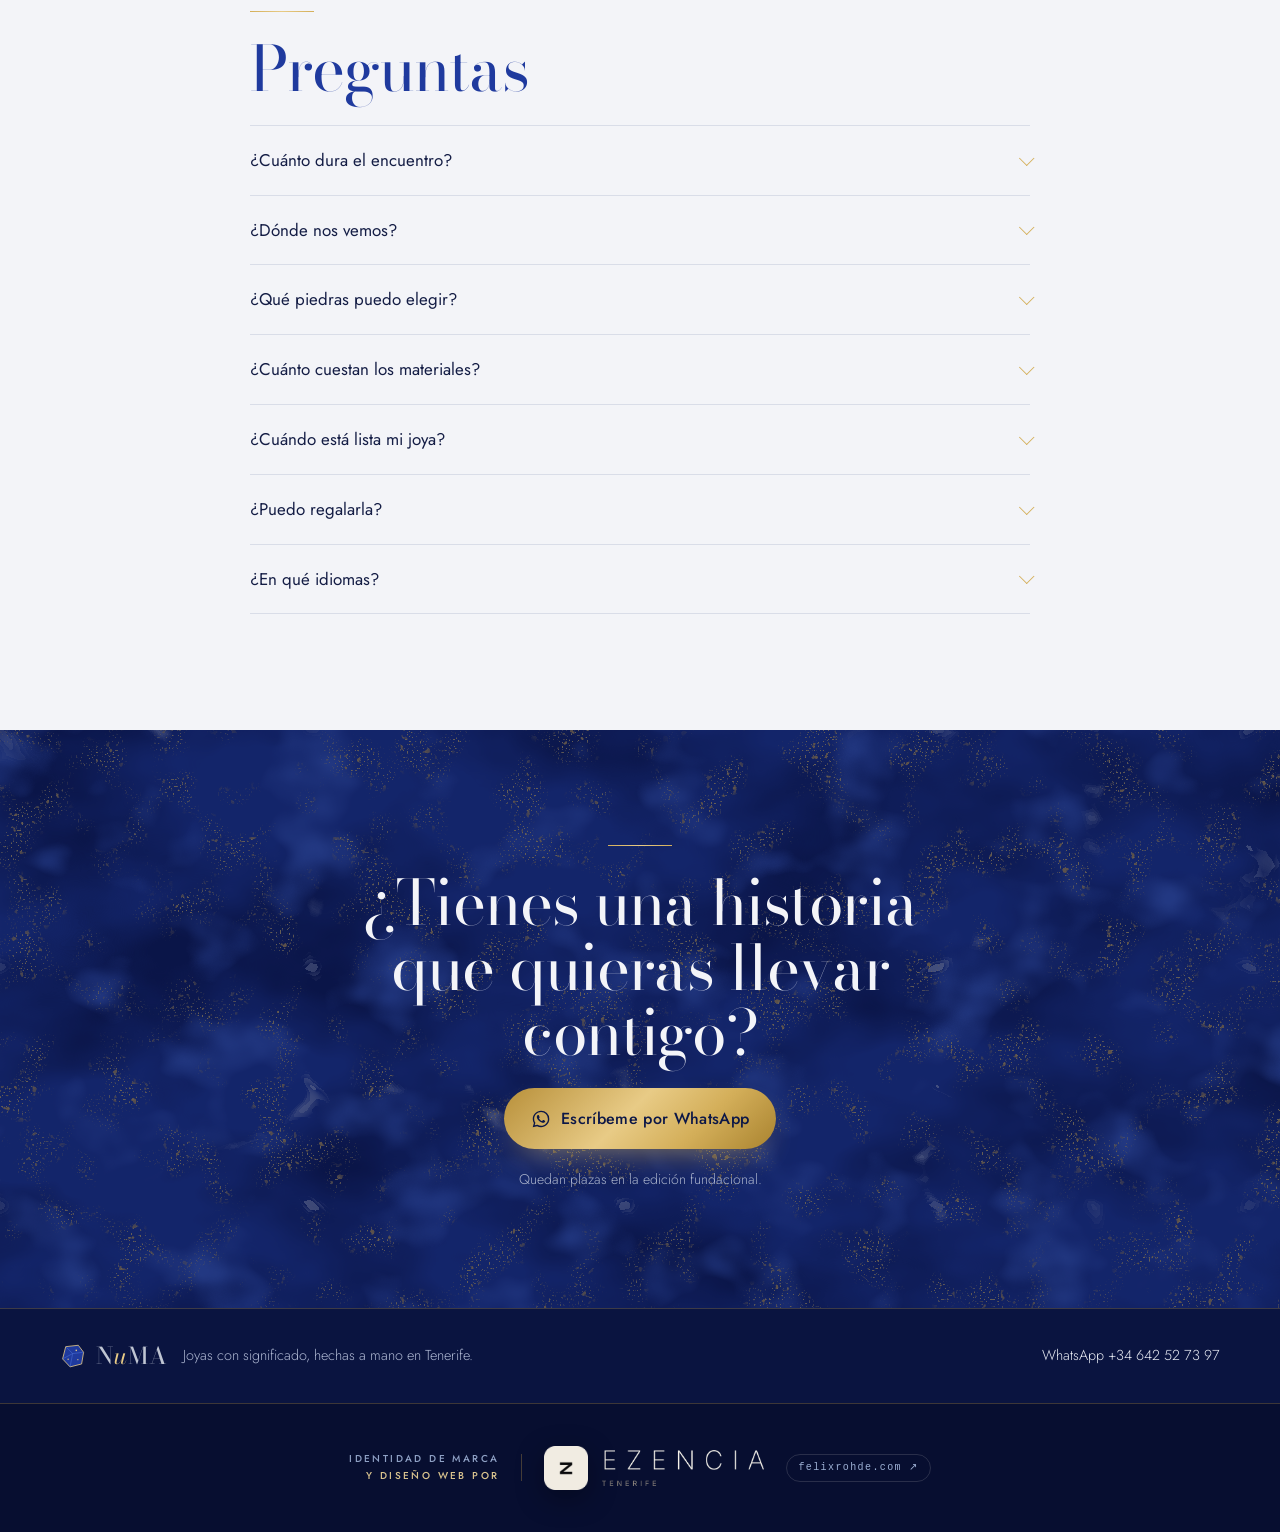
==== commit 68f1884a: "Website-Stand 0e919b9" ====
--- a/index.html
+++ b/index.html
@@ -4,171 +4,222 @@
 <meta charset="utf-8">
 <meta name="viewport" content="width=device-width, initial-scale=1, viewport-fit=cover">
 <title>NuMA · Joyas con significado, hechas a mano en Tenerife</title>
-<meta name="description" content="Charlotte escucha tu historia, la dibuja en acuarela y la convierte en una joya única hecha a mano. Primera edición en Tenerife: 5 plazas a 100 € + materiales.">
+<meta name="description" content="Charlotte escucha tu historia, la pinta en acuarela y la convierte en una joya única de piedra natural, hecha a mano en Tenerife. Edición fundacional: 5 plazas.">
 <meta property="og:title" content="NuMA · Tu historia, hecha joya">
-<meta property="og:description" content="Una experiencia personal con Charlotte y una joya única, hecha a mano solo para ti. Primera edición: 5 plazas.">
-<meta name="theme-color" content="#F6F2EA">
+<meta property="og:description" content="Una experiencia personal con Charlotte y una joya única de piedra natural, hecha a mano solo para ti. Edición fundacional: 5 plazas.">
+<meta name="theme-color" content="#0C1747">
 <link rel="preconnect" href="https://fonts.googleapis.com">
 <link rel="preconnect" href="https://fonts.gstatic.com" crossorigin>
-<link href="https://fonts.googleapis.com/css2?family=Lora:ital,wght@0,400;0,500;1,400;1,500&family=Poppins:wght@300;400;500&display=swap" rel="stylesheet">
+<link href="https://fonts.googleapis.com/css2?family=Bodoni+Moda:ital,opsz,wght@0,6..96,400..700;1,6..96,400..600&family=Jost:wght@300;400;500&display=swap" rel="stylesheet">
 <style>
 :root{
-  --paper:#F6F2EA; --paper-2:#FBF9F4; --ink:#1D2432; --soft:#5B6475; --line:#DCD5C8;
-  --blue:#2B4A8B; --blue-deep:#1F3A72; --gold:#A97A25; --wash-op:1;
-  --btn:#1F3A72; --btn-ink:#FFFFFF; --nav:rgba(246,242,234,.86);
-  --serif:'Lora', 'Palatino Linotype', Palatino, Georgia, serif;
-  --sans:'Poppins', 'Helvetica Neue', Arial, sans-serif;
+  /* Lapislázuli */
+  --noche:#0C1747; --noche-2:#111F5C; --ultramar:#1F3A9E; --azur:#4E73DA;
+  --pirita:#D4AF5A; --pirita-2:#E8CB86; --calcita:#F3F4F8; --plata:#BFC5D2;
+  --ambar:#D98A3A; --amatista:#8E7BC4;
+  /* light sections (calcite) */
+  --bg:var(--calcita); --bg-2:#FFFFFF; --ink:#141D45; --soft:#4B5578; --line:#D9DDE8;
+  --head:var(--ultramar); --btn:var(--ultramar); --btn-ink:#FFFFFF;
+  --serif:'Bodoni Moda', 'Didot', 'Bodoni 72', Georgia, serif;
+  --sans:'Jost', 'Futura', 'Avenir Next', 'Helvetica Neue', Arial, sans-serif;
+  --nav-h:64px;
   color-scheme: light;
-  box-sizing:border-box;
-  padding-top:env(safe-area-inset-top,0px);
-  padding-bottom:env(safe-area-inset-bottom,0px);
 }
 @media (prefers-color-scheme: dark){
   :root:not([data-theme="light"]){
-    --paper:#151B27; --paper-2:#1C2332; --ink:#EEE8DD; --soft:#AEB4C2; --line:#2E3647;
-    --blue:#9DB8EC; --blue-deep:#9DB8EC; --gold:#D9AE5C; --wash-op:.55;
-    --btn:#E9EEF8; --btn-ink:#16203A; --nav:rgba(21,27,39,.86); color-scheme: dark;
+    --bg:#0A133B; --bg-2:#101B4E; --ink:#E9ECF4; --soft:#A9B2CB; --line:#24316B;
+    --head:#C9D4F5; --btn:var(--pirita); --btn-ink:var(--noche); color-scheme: dark;
   }
 }
 :root[data-theme="dark"]{
-  --paper:#151B27; --paper-2:#1C2332; --ink:#EEE8DD; --soft:#AEB4C2; --line:#2E3647;
-  --blue:#9DB8EC; --blue-deep:#9DB8EC; --gold:#D9AE5C; --wash-op:.55;
-  --btn:#E9EEF8; --btn-ink:#16203A; --nav:rgba(21,27,39,.86); color-scheme: dark;
+  --bg:#0A133B; --bg-2:#101B4E; --ink:#E9ECF4; --soft:#A9B2CB; --line:#24316B;
+  --head:#C9D4F5; --btn:var(--pirita); --btn-ink:var(--noche); color-scheme: dark;
 }
 *,*::before,*::after{box-sizing:border-box;margin:0;padding:0}
-html{scroll-behavior:smooth;scroll-padding-top:calc(env(safe-area-inset-top,0px) + 72px);-webkit-text-size-adjust:100%}
-body{background:var(--paper);color:var(--ink);font-family:var(--sans);font-weight:300;font-size:1.0625rem;line-height:1.65;overflow-x:hidden}
-body::before{content:"";position:fixed;inset:0 0 auto;height:env(safe-area-inset-top,0px);z-index:30;background:var(--nav);-webkit-backdrop-filter:blur(14px);backdrop-filter:blur(14px)}
+html{scroll-behavior:smooth;scroll-padding-top:calc(env(safe-area-inset-top,0px) + var(--nav-h) + 8px);-webkit-text-size-adjust:100%;overflow-x:clip}
+body{background:var(--noche);color:var(--ink);font-family:var(--sans);font-weight:300;font-size:1.0625rem;line-height:1.7;overflow-x:hidden}
 img{max-width:100%;height:auto;display:block}
 a{color:inherit}
-:focus-visible{outline:2px solid var(--blue);outline-offset:3px;border-radius:4px}
-.wrap{width:min(1120px,100% - 2.5rem);margin-inline:auto}
-.serif{font-family:var(--serif);font-weight:400}
-.it{font-family:var(--serif);font-style:italic;color:var(--blue)}
-
-/* paper grain */
-.grain{position:fixed;inset:0;pointer-events:none;z-index:-1;opacity:.35;
-  background-image:url("data:image/svg+xml,%3Csvg xmlns='http://www.w3.org/2000/svg' width='160' height='160'%3E%3Cfilter id='n'%3E%3CfeTurbulence type='fractalNoise' baseFrequency='.9' numOctaves='2' stitchTiles='stitch'/%3E%3CfeColorMatrix values='0 0 0 0 .45  0 0 0 0 .4  0 0 0 0 .32  0 0 0 .09 0'/%3E%3C/filter%3E%3Crect width='100%25' height='100%25' filter='url(%23n)'/%3E%3C/svg%3E")}
+:focus-visible{outline:2px solid var(--pirita);outline-offset:3px;border-radius:4px}
+.wrap{width:min(1160px,100% - 2.5rem);margin-inline:auto}
 main{overflow-x:clip}
-html{overflow-x:clip}
-
-/* nav */
-.nav{position:sticky;top:env(safe-area-inset-top,0px);z-index:20;background:var(--nav);-webkit-backdrop-filter:blur(14px);backdrop-filter:blur(14px);border-bottom:1px solid transparent;transition:border-color .3s}
-.nav.scrolled{border-bottom-color:var(--line)}
-.nav .wrap{display:flex;align-items:center;justify-content:space-between;height:60px;gap:1rem}
-.logo{font-weight:500;font-size:1.2rem;letter-spacing:.16em;text-decoration:none}
-.logo span{font-weight:400}
-.nav ul{list-style:none;display:flex;gap:clamp(.9rem,3vw,2.2rem)}
-.nav ul a{text-decoration:none;font-size:.86rem;font-weight:400;color:var(--soft);padding:.4rem 0;transition:color .2s}
-.nav ul a:hover{color:var(--ink)}
+section{position:relative;padding:clamp(4.5rem,9vw,8rem) 0}
+.light{background:var(--bg);color:var(--ink)}
+.dark{background:var(--noche);color:#E9ECF4}
+
+/* type */
+h1,h2,h3,.serif{font-family:var(--serif);font-weight:400;font-optical-sizing:auto}
+h2{font-size:clamp(2.2rem,6.2vw,3.9rem);line-height:1.04;letter-spacing:-.015em;margin-bottom:1.4rem}
+.light h2{color:var(--head)}
+.dark h2{color:#F3F4F8}
+.intro{max-width:44ch;color:var(--soft);font-size:1.08rem}
+.dark .intro{color:#B7C0DA}
+
+/* gold hairline: the recurring signature */
+.rule{display:block;width:64px;height:1px;background:linear-gradient(90deg,var(--pirita),var(--pirita-2),var(--pirita));margin:0 0 1.6rem}
+
+/* ---------- Brand mark ---------- */
+.brand{display:inline-flex;align-items:center;gap:.6rem;text-decoration:none;color:var(--plata)}
+.brand svg{width:26px;height:26px;flex:none}
+.brand b{font-family:var(--serif);font-weight:500;font-size:1.45rem;letter-spacing:.06em;line-height:1}
+.brand b i{font-style:italic;font-weight:400;color:var(--pirita-2);letter-spacing:0;margin:0 .02em}
+
+/* ---------- Buttons ---------- */
+.btn{display:inline-flex;align-items:center;justify-content:center;gap:.65rem;text-decoration:none;font-family:var(--sans);font-weight:500;font-size:1rem;letter-spacing:.02em;padding:1.05rem 1.7rem;border-radius:999px;transition:transform .25s ease, box-shadow .25s ease, background .25s ease}
+.btn svg{width:20px;height:20px;flex:none}
+.btn-gold{background:linear-gradient(135deg,#B8903A 0%,#E8CB86 45%,#D4AF5A 70%,#A9832F 100%);color:var(--noche);box-shadow:0 14px 34px -16px rgba(212,175,90,.75)}
+.btn-gold:hover{transform:translateY(-1px);box-shadow:0 18px 40px -16px rgba(212,175,90,.95)}
+.btn-solid{background:var(--btn);color:var(--btn-ink);box-shadow:0 14px 30px -18px rgba(31,58,158,.8)}
+.btn-solid:hover{transform:translateY(-1px)}
+.link{color:inherit;font-weight:400;text-underline-offset:5px;text-decoration-thickness:1px;text-decoration-color:var(--pirita)}
+
+/* ---------- Nav ---------- */
+.nav{position:fixed;inset:0 0 auto;z-index:30;padding-top:env(safe-area-inset-top,0px);transition:background .35s ease, border-color .35s ease;border-bottom:1px solid transparent}
+.nav.scrolled{background:rgba(12,23,71,.88);-webkit-backdrop-filter:blur(16px);backdrop-filter:blur(16px);border-bottom-color:rgba(212,175,90,.22)}
+.nav .wrap{display:flex;align-items:center;justify-content:space-between;height:var(--nav-h);gap:1rem}
+.nav ul{list-style:none;display:flex;gap:clamp(.9rem,2.6vw,2.2rem)}
+.nav ul a{text-decoration:none;font-size:.9rem;font-weight:400;color:#C9D0E4;padding:.4rem 0;transition:color .2s}
+.nav ul a:hover{color:var(--pirita-2)}
 .nav .nav-cta{display:none}
-@media (min-width:860px){
-  .nav .nav-cta{display:inline-flex;font-size:.85rem;padding:.55rem 1rem}
-}
-
-/* buttons */
-.btn{display:inline-flex;align-items:center;justify-content:center;gap:.6rem;background:var(--btn);color:var(--btn-ink);
-  text-decoration:none;font-family:var(--sans);font-weight:500;font-size:1rem;padding:1rem 1.5rem;border-radius:999px;
-  transition:transform .2s ease, box-shadow .2s ease;box-shadow:0 10px 26px -14px rgba(31,58,114,.55)}
-.btn:hover{transform:translateY(-1px);box-shadow:0 14px 30px -14px rgba(31,58,114,.7)}
-.btn svg{width:20px;height:20px;flex:none}
-.link{font-weight:400;color:var(--blue);text-underline-offset:4px}
-
-/* hero */
-.hero{position:relative;padding:1.2rem 0 3.5rem}
-.hero .wrap{display:grid;gap:.5rem}
-.hero-art{position:relative;margin-inline:-1.25rem;height:clamp(330px,96vw,540px)}
-.hero-art .wash{position:absolute;inset:-6% -14% -4% -4%;width:118%;max-width:none;height:auto;opacity:var(--wash-op);pointer-events:none}
-.hero-art .piece{position:absolute;left:50%;top:50%;height:90%;width:auto;max-width:none;transform:translate(-50%,-50%) rotate(-3deg)}
-.pill{display:inline-block;font-size:.8rem;font-weight:400;letter-spacing:.02em;color:var(--gold);border:1px solid var(--gold);border-radius:999px;padding:.35rem .9rem}
-h1{font-family:var(--serif);font-weight:400;font-size:clamp(2.7rem,11vw,5.2rem);line-height:1.02;letter-spacing:-.01em;margin:1rem 0 1.1rem}
-h1 em{display:block;font-style:italic;color:var(--blue)}
-.lead{max-width:34ch;font-size:1.06rem;color:var(--ink)}
-.cta-row{display:flex;flex-wrap:wrap;align-items:center;gap:1rem 1.4rem;margin-top:1.8rem}
-.micro{font-size:.84rem;color:var(--soft);margin-top:.9rem}
-@media (min-width:860px){
-  .hero{padding:3rem 0 5rem}
-  .hero .wrap{grid-template-columns:1.05fr 1fr;align-items:center;gap:3rem}
+@media (max-width:620px){ .nav ul{display:none} }
+@media (min-width:900px){ .nav .nav-cta{display:inline-flex;padding:.6rem 1.15rem;font-size:.88rem} }
+
+/* ---------- Hero: the stone ---------- */
+.hero{min-height:100svh;padding:calc(var(--nav-h) + env(safe-area-inset-top,0px) + 1.5rem) 0 3.5rem;display:flex;align-items:center;overflow:hidden;color:#F3F4F8;background:var(--noche)}
+.hero .stone{position:absolute;inset:0;width:100%;height:100%}
+.hero::after{content:"";position:absolute;inset:0;background:
+  radial-gradient(120% 80% at 75% 45%, rgba(12,23,71,0) 0%, rgba(12,23,71,.35) 60%, rgba(12,23,71,.85) 100%),
+  linear-gradient(180deg, rgba(12,23,71,.55) 0%, rgba(12,23,71,0) 22%, rgba(12,23,71,0) 70%, rgba(12,23,71,.7) 100%);pointer-events:none}
+.hero .wrap{position:relative;z-index:1;display:grid;gap:1.2rem}
+.hero-art{position:relative;height:clamp(300px,82vw,560px);display:grid;place-items:center}
+.hero-art::before{content:"";position:absolute;width:70%;aspect-ratio:1;border-radius:50%;background:radial-gradient(circle, rgba(232,203,134,.22) 0%, rgba(78,115,218,.18) 40%, rgba(12,23,71,0) 70%)}
+.hero-art img{position:absolute;inset:0;width:100%;height:100%;object-fit:contain;filter:drop-shadow(0 30px 40px rgba(6,12,40,.55));transform:rotate(-4deg)}
+.edition{display:inline-flex;align-items:center;gap:.7rem;font-size:.92rem;color:var(--pirita-2);font-weight:400}
+.edition::before{content:"";width:28px;height:1px;background:var(--pirita)}
+h1{font-size:clamp(3.1rem,12.5vw,5.4rem);line-height:1;letter-spacing:-.02em;margin:1rem 0 1.4rem;color:#F3F4F8}
+h1 span{display:block;font-style:italic;padding-bottom:.08em;
+  background:linear-gradient(100deg,#B8903A 0%,#E8CB86 35%,#F6E3B0 50%,#D4AF5A 70%,#A9832F 100%);-webkit-background-clip:text;background-clip:text;color:transparent}
+.lead{max-width:36ch;font-size:1.12rem;color:#D3D9EA}
+.cta-row{display:flex;flex-wrap:wrap;align-items:center;gap:1rem 1.6rem;margin-top:2rem}
+.hero .link{color:#E9ECF4}
+.micro{font-size:.88rem;color:#A9B2CB;margin-top:1rem}
+@media (min-width:900px){
+  .hero .wrap{grid-template-columns:1.1fr .9fr;align-items:center;gap:3rem}
   .hero-copy{order:1}
-  .hero-art{order:2;margin:0;height:620px}
-}
-
-/* sections */
-section{padding:4.5rem 0}
-h2{font-family:var(--serif);font-weight:400;font-size:clamp(2rem,6.4vw,3.2rem);line-height:1.1;margin-bottom:1.6rem}
-h2 em{font-style:italic;color:var(--blue)}
-
-/* process */
-.steps{display:grid;gap:2rem;margin-top:.5rem}
-.step{display:grid;grid-template-columns:2.6rem 1fr;gap:.2rem 1rem}
-.step .n{font-family:var(--serif);font-style:italic;color:var(--blue);font-size:1.6rem;line-height:1.1}
-.step h3{font-family:var(--sans);font-weight:500;font-size:1.02rem;margin-bottom:.2rem}
-.step p{color:var(--soft);font-size:.98rem;max-width:40ch}
-.sketch{margin:2.6rem -1.25rem 0;position:relative}
+  .hero-art{order:2;height:min(78vh,680px)}
+}
+
+/* ---------- Process ---------- */
+.steps{display:grid;gap:2.2rem;margin-top:2.4rem;counter-reset:s}
+.step{display:grid;grid-template-columns:3rem 1fr;gap:.1rem 1.1rem}
+.step .n{font-family:var(--serif);font-style:italic;font-size:2rem;line-height:1;color:var(--ambar)}
+.step:nth-child(2) .n{color:var(--amatista)}
+.step:nth-child(3) .n{color:var(--ultramar)}
+:root[data-theme="dark"] .step:nth-child(3) .n{color:var(--azur)}
+@media (prefers-color-scheme: dark){ :root:not([data-theme="light"]) .step:nth-child(3) .n{color:var(--azur)} }
+.step h3{font-family:var(--sans);font-weight:500;font-size:1.06rem;margin-bottom:.25rem}
+.step p{color:var(--soft);font-size:1rem;max-width:42ch}
+.sketch{margin:3rem -1.25rem 0;position:relative}
 .sketch img{width:100%;mix-blend-mode:multiply}
-.sketch figcaption{font-family:var(--serif);font-style:italic;font-size:.9rem;color:var(--soft);padding:0 1.25rem;margin-top:.4rem}
-@media (prefers-color-scheme: dark){ :root:not([data-theme="light"]) .sketch img{mix-blend-mode:normal;border-radius:14px} }
-:root[data-theme="dark"] .sketch img{mix-blend-mode:normal;border-radius:14px}
-@media (min-width:860px){
-  .process .wrap{display:grid;grid-template-columns:1fr 1.15fr;gap:4rem;align-items:center}
+.sketch figcaption{font-family:var(--serif);font-style:italic;font-size:1rem;color:var(--soft);padding:0 1.25rem;margin-top:.5rem}
+:root[data-theme="dark"] .sketch img{mix-blend-mode:normal;border-radius:16px}
+@media (prefers-color-scheme: dark){ :root:not([data-theme="light"]) .sketch img{mix-blend-mode:normal;border-radius:16px} }
+@media (min-width:900px){
+  .process .wrap{display:grid;grid-template-columns:1fr 1.15fr;gap:4.5rem;align-items:center}
   .sketch{margin:0}
   .sketch figcaption{padding:0}
 }
 
-/* charlotte */
-.about{position:relative}
-.about .wash-rose{position:absolute;right:-120px;top:-40px;width:420px;opacity:calc(var(--wash-op) * .9);pointer-events:none}
-.portrait{position:relative;margin-bottom:2.4rem;width:min(100%,420px);aspect-ratio:4/5;border-radius:200px 200px 18px 18px;overflow:hidden;background:var(--paper-2);border:1px solid var(--line)}
+/* ---------- Stones ---------- */
+.stones{overflow:hidden}
+.stones .stone{position:absolute;inset:0;width:100%;height:100%;opacity:.28}
+.stones .wrap{position:relative}
+.stones-head{max-width:640px}
+.gems{list-style:none;display:grid;grid-template-columns:repeat(2,minmax(0,1fr));gap:2.4rem 1.4rem;margin-top:3rem}
+.gem{display:grid;gap:.35rem;align-content:start}
+.gem .cab{width:68px;height:68px;border-radius:50%;position:relative;margin-bottom:.8rem;
+  box-shadow:inset 0 -8px 14px rgba(0,0,0,.35), inset 0 6px 10px rgba(255,255,255,.18), 0 14px 24px -12px rgba(0,0,0,.7), 0 0 0 1px rgba(212,175,90,.55), 0 0 0 5px rgba(12,23,71,1), 0 0 0 6px rgba(212,175,90,.35)}
+.gem .cab::after{content:"";position:absolute;left:18%;top:12%;width:42%;height:30%;border-radius:50%;background:radial-gradient(ellipse at center, rgba(255,255,255,.7), rgba(255,255,255,0) 70%);transform:rotate(-20deg)}
+.gem h3{font-family:var(--serif);font-size:1.45rem;line-height:1.1;color:#F3F4F8}
+.gem .from{font-size:.86rem;color:var(--pirita-2)}
+.gem p{font-size:.95rem;color:#B7C0DA;max-width:30ch}
+.c-lapis{background:
+  radial-gradient(circle at 62% 28%, #F0D592 0 1.4px, transparent 2.2px),
+  radial-gradient(circle at 70% 34%, #D4AF5A 0 1px, transparent 1.6px),
+  radial-gradient(circle at 28% 62%, #E8CB86 0 1.2px, transparent 2px),
+  radial-gradient(circle at 34% 70%, #C9A24C 0 .8px, transparent 1.4px),
+  radial-gradient(circle at 55% 74%, #E8CB86 0 1px, transparent 1.6px),
+  radial-gradient(circle at 76% 58%, #D4AF5A 0 .9px, transparent 1.5px),
+  linear-gradient(120deg, transparent 46%, rgba(230,236,245,.45) 49%, transparent 52%),
+  radial-gradient(circle at 40% 35%, #3E62D0, #1F3A9E 55%, #0E1C5E)}
+.c-labra{background:linear-gradient(125deg, transparent 30%, rgba(80,170,200,.75) 45%, rgba(210,190,90,.55) 55%, transparent 68%), radial-gradient(circle at 40% 35%, #6B7783, #3A434D 60%, #22282F)}
+.c-turq{background:repeating-linear-gradient(35deg, transparent 0 9px, rgba(98,72,46,.55) 9px 10px, transparent 10px 23px), radial-gradient(circle at 40% 35%, #7FD6CF, #3BA9A6 55%, #1D7473)}
+.c-azur{background:radial-gradient(circle at 65% 65%, rgba(40,120,220,.9), transparent 45%), radial-gradient(circle at 35% 35%, #3567D6, #1A3596 55%, #0B1A5C)}
+.c-ameti{background:linear-gradient(160deg, rgba(255,255,255,.18), transparent 40%), radial-gradient(circle at 40% 35%, #C3ABE8, #8562C2 50%, #4B2F80)}
+.c-tigre{background:repeating-linear-gradient(100deg, #7A4A16 0 5px, #C98A2B 5px 9px, #E8B95E 9px 11px, #8E5A1D 11px 15px)}
+.c-cuarzo{background:linear-gradient(145deg, rgba(255,255,255,.9), rgba(220,226,238,.55) 40%, rgba(170,180,200,.6) 70%, rgba(240,242,248,.9))}
+.c-nacar{background:conic-gradient(from 40deg, #F4EEE9, #D9E4F2, #EAD9EC, #F3EBD8, #DCEDE9, #F4EEE9)}
+.gems-note{margin-top:3rem;font-size:.86rem;color:#8E99BA;max-width:60ch}
+@media (min-width:700px){ .gems{grid-template-columns:repeat(4,minmax(0,1fr));gap:3rem 2rem} }
+
+/* ---------- Charlotte ---------- */
+.portrait{position:relative;margin-bottom:2.6rem;width:min(100%,430px);aspect-ratio:4/5;border-radius:220px 220px 20px 20px;overflow:hidden;background:var(--bg-2)}
+.portrait::after{content:"";position:absolute;inset:10px;border-radius:212px 212px 14px 14px;border:1px solid rgba(243,244,248,.7);pointer-events:none}
+.portrait-frame{padding:8px;border-radius:228px 228px 26px 26px;background:linear-gradient(160deg,#E8CB86,#BFC5D2 40%,#D4AF5A 70%,#BFC5D2);width:fit-content;margin-bottom:2.6rem}
+.portrait-frame .portrait{margin:0}
 .portrait img{width:100%;height:100%;object-fit:cover}
-.portrait .ph{position:absolute;inset:0;display:grid;place-items:center;text-align:center;padding:2rem;color:var(--soft);font-size:.88rem}
-.portrait .ph b{display:block;font-family:var(--serif);font-weight:400;font-style:italic;font-size:1.5rem;color:var(--blue);margin-bottom:.4rem}
-blockquote{font-family:var(--serif);font-style:italic;font-size:clamp(1.35rem,4.6vw,1.8rem);line-height:1.35;color:var(--ink);margin:2rem 0 1.4rem;max-width:26ch}
-blockquote footer{font-family:var(--sans);font-style:normal;font-size:.85rem;color:var(--soft);margin-top:.7rem}
+blockquote{font-family:var(--serif);font-style:italic;font-size:clamp(1.5rem,4.8vw,2.1rem);line-height:1.3;color:var(--head);margin:0 0 1.6rem;max-width:24ch}
 .about p{max-width:46ch;margin-bottom:1rem}
-@media (min-width:860px){
-  .about .wrap{display:grid;grid-template-columns:.9fr 1.1fr;gap:4.5rem;align-items:center}
-  blockquote{margin-top:0} .portrait{margin-bottom:0}
-}
-
-/* offer */
-.offer{position:relative}
-.offer .wash-low{position:absolute;left:-160px;bottom:-40px;width:560px;opacity:var(--wash-op);pointer-events:none}
-.card{position:relative;background:color-mix(in srgb, var(--paper-2) 86%, transparent);border:1px solid var(--line);border-radius:22px;padding:2rem 1.5rem;max-width:620px;-webkit-backdrop-filter:blur(6px);backdrop-filter:blur(6px)}
-.price{display:flex;align-items:baseline;gap:.9rem;margin:.6rem 0 .2rem}
-.price .now{font-family:var(--serif);font-size:clamp(3.4rem,14vw,4.6rem);line-height:1}
-.price .was{font-family:var(--serif);font-size:1.5rem;color:var(--soft);text-decoration:line-through;text-decoration-thickness:1px}
-.plus{color:var(--soft);font-size:.95rem}
-.incl{list-style:none;margin:1.6rem 0 1.4rem;display:grid;gap:.75rem}
-.incl li{position:relative;padding-left:1.6rem;font-size:.98rem}
-.incl li::before{content:"";position:absolute;left:0;top:.62em;width:.62rem;height:.62rem;border-radius:50% 50% 50% 0;transform:rotate(-45deg);background:var(--blue);opacity:.75}
-.why{font-size:.92rem;color:var(--soft);border-top:1px solid var(--line);padding-top:1.1rem;margin-bottom:1.6rem}
-.offer .btn{width:100%}
-@media (min-width:600px){ .offer .btn{width:auto} .card{padding:2.6rem 2.6rem} }
-
-/* faq */
-.faq .wrap{max-width:760px}
+@media (min-width:900px){
+  .about .wrap{display:grid;grid-template-columns:.9fr 1.1fr;gap:5rem;align-items:center}
+  .portrait-frame{margin-bottom:0}
+}
+
+/* ---------- Offer ---------- */
+.offer{overflow:hidden}
+.offer .stone{position:absolute;inset:0;width:100%;height:100%;opacity:.55}
+.offer::after{content:"";position:absolute;inset:0;background:radial-gradient(90% 70% at 50% 50%, rgba(12,23,71,.2), rgba(12,23,71,.85));pointer-events:none}
+.card{position:relative;z-index:1;max-width:640px;margin-inline:auto;text-align:center;padding:clamp(2.4rem,6vw,3.6rem) clamp(1.5rem,5vw,3.4rem);border-radius:28px;background:linear-gradient(180deg, rgba(12,23,71,.82), rgba(12,23,71,.92));border:1px solid rgba(212,175,90,.45);box-shadow:0 40px 80px -40px rgba(0,0,0,.8);-webkit-backdrop-filter:blur(10px);backdrop-filter:blur(10px)}
+.card .rule{margin-inline:auto}
+.card h2{margin-bottom:.4rem}
+.card .sub{color:#B7C0DA}
+.price{display:flex;align-items:baseline;justify-content:center;gap:1rem;margin:1.8rem 0 .3rem}
+.price .now{font-family:var(--serif);font-size:clamp(4rem,16vw,5.6rem);line-height:1;color:var(--pirita-2)}
+.price .was{font-family:var(--serif);font-size:1.6rem;color:#8E99BA;text-decoration:line-through;text-decoration-thickness:1px}
+.incl{list-style:none;margin:2rem auto 1.8rem;display:grid;gap:.85rem;text-align:left;max-width:420px}
+.incl li{position:relative;padding-left:1.8rem;font-size:1rem;color:#DDE2F0}
+.incl li::before{content:"";position:absolute;left:.15rem;top:.55em;width:.62rem;height:.62rem;transform:rotate(45deg);background:linear-gradient(135deg,#E8CB86,#B8903A)}
+.why{font-size:.94rem;color:#A9B2CB;border-top:1px solid rgba(212,175,90,.3);padding-top:1.3rem;margin:0 auto 1.8rem;max-width:44ch}
+.card .btn{width:100%}
+@media (min-width:600px){ .card .btn{width:auto} }
+
+/* ---------- FAQ ---------- */
+.faq .wrap{max-width:780px}
 details{border-top:1px solid var(--line)}
 details:last-of-type{border-bottom:1px solid var(--line)}
-summary{list-style:none;cursor:pointer;display:flex;justify-content:space-between;align-items:center;gap:1rem;padding:1.15rem 0;font-weight:400;font-size:1.02rem}
+summary{list-style:none;cursor:pointer;display:flex;justify-content:space-between;align-items:center;gap:1rem;padding:1.25rem 0;font-weight:400;font-size:1.06rem}
 summary::-webkit-details-marker{display:none}
-summary::after{content:"";width:.7rem;height:.7rem;border-right:1.5px solid var(--soft);border-bottom:1.5px solid var(--soft);transform:rotate(45deg) translateY(-3px);transition:transform .25s;flex:none}
+summary::after{content:"";width:.7rem;height:.7rem;border-right:1.5px solid var(--pirita);border-bottom:1.5px solid var(--pirita);transform:rotate(45deg) translateY(-3px);transition:transform .25s;flex:none}
 details[open] summary::after{transform:rotate(225deg) translateY(-2px)}
-details p{color:var(--soft);padding:0 0 1.2rem;max-width:56ch;font-size:.97rem}
-
-/* closing */
-.closing{text-align:center;padding:5rem 0 6rem}
-.closing h2{max-width:18ch;margin-inline:auto}
-.closing .micro{margin-top:1rem}
-
-/* footer (Master: karlaleon-website) */
-.site-foot{background:#1F3A72;color:#C3CFE6;font-size:.9rem}
+details p{color:var(--soft);padding:0 0 1.3rem;max-width:58ch}
+
+/* ---------- Closing ---------- */
+.closing{text-align:center;overflow:hidden}
+.closing .stone{position:absolute;inset:0;width:100%;height:100%;opacity:.4}
+.closing .wrap{position:relative}
+.closing h2{max-width:16ch;margin-inline:auto}
+.closing .rule{margin-inline:auto}
+.closing .micro{margin-top:1.2rem}
+
+/* ---------- Footer (Master: karlaleon-website) ---------- */
+.site-foot{background:#0A1440;color:#AEB7D2;font-size:.9rem;border-top:1px solid rgba(212,175,90,.25)}
 .site-foot .wrap{padding-block:34px;display:flex;flex-wrap:wrap;gap:14px 28px;justify-content:space-between;align-items:center}
-.site-foot .logo{color:#FBF9F4}
-.site-foot a{color:#E9EEF8;text-decoration:none}
+.site-foot a{color:#E9ECF4;text-decoration:none}
 .site-foot a:hover{text-decoration:underline;text-underline-offset:3px}
 .site-foot nav{display:flex;gap:20px;flex-wrap:wrap}
+.foot-brand{display:inline-flex;align-items:center;gap:.9rem;flex-wrap:wrap}
 /* Firma Ezencia */
-.sig{background:#16203A;border-top:1px solid rgba(201,161,74,.28)}
+.sig{background:#070E30;border-top:1px solid rgba(201,161,74,.28)}
 .sig .wrap{padding-block:30px;display:flex;justify-content:center}
 .site-foot a.ez{display:inline-flex;align-items:center;gap:22px;text-decoration:none;color:#F3EFE7;padding:12px 18px;border-radius:16px;transition:background .35s ease}
 .ez:hover,.ez:focus-visible{background:rgba(243,239,231,.045)}
@@ -193,93 +244,151 @@
   .ez-wm{height:32px}
   .site-foot .wrap{padding-bottom:28px}
 }
-/* Platz für die mobile Sticky-Leiste */
-@media (max-width:859px){ .sig .wrap{padding-block:30px calc(120px + env(safe-area-inset-bottom,0px))} }
+@media (max-width:899px){ .sig .wrap{padding-block:30px calc(120px + env(safe-area-inset-bottom,0px))} }
 @media (prefers-reduced-motion:reduce){.ez-z,.ez-z img,.ez-go{transition:none}}
 
-/* sticky mobile cta */
-.dock{position:fixed;left:0;right:0;bottom:0;z-index:25;padding:.75rem 1rem calc(.75rem + env(safe-area-inset-bottom,0px));
-  background:var(--nav);-webkit-backdrop-filter:blur(14px);backdrop-filter:blur(14px);border-top:1px solid var(--line);
+/* ---------- Sticky mobile CTA ---------- */
+.dock{position:fixed;left:0;right:0;bottom:0;z-index:25;padding:.8rem 1rem calc(.8rem + env(safe-area-inset-bottom,0px));
+  background:rgba(12,23,71,.92);-webkit-backdrop-filter:blur(16px);backdrop-filter:blur(16px);border-top:1px solid rgba(212,175,90,.3);
   display:flex;align-items:center;gap:.9rem;transform:translateY(110%);transition:transform .35s ease}
 .dock.show{transform:none}
-.dock .txt{font-size:.8rem;line-height:1.3;color:var(--soft);flex:1}
-.dock .txt b{display:block;font-weight:500;color:var(--ink);font-size:.9rem}
-.dock .btn{padding:.8rem 1.1rem;font-size:.92rem}
-@media (min-width:860px){ .dock{display:none} }
-
-/* one orchestrated entrance */
+.dock .txt{font-size:.82rem;line-height:1.3;color:#A9B2CB;flex:1}
+.dock .txt b{display:block;font-family:var(--serif);font-weight:500;color:var(--pirita-2);font-size:1rem}
+.dock .btn{padding:.8rem 1.15rem;font-size:.92rem}
+@media (min-width:900px){ .dock{display:none} }
+
+/* ---------- One orchestrated entrance ---------- */
 @media (prefers-reduced-motion: no-preference){
-  .hero-art .wash{animation:bloom 1.6s ease-out both}
-  .hero-art .piece{animation:settle 1.2s .25s cubic-bezier(.2,.7,.2,1) both}
-  @keyframes bloom{from{opacity:0;transform:scale(.92)}to{opacity:var(--wash-op);transform:none}}
-  @keyframes settle{from{opacity:0;transform:translate(-50%,-44%) rotate(-6deg)}to{opacity:1;transform:translate(-50%,-50%) rotate(-3deg)}}
+  .hero-art img{animation:settle 1.4s .2s cubic-bezier(.2,.7,.2,1) both}
+  .hero-copy{animation:rise 1s .5s ease-out both}
+  @keyframes settle{from{opacity:0;transform:translateY(-28px) rotate(-9deg) scale(.96)}to{opacity:1;transform:rotate(-4deg)}}
+  @keyframes rise{from{opacity:0;transform:translateY(14px)}to{opacity:1;transform:none}}
 }
 @media (prefers-reduced-motion: reduce){ html{scroll-behavior:auto} .dock{transition:none} }
 </style>
 </head>
 <body>
-<div class="grain" aria-hidden="true"></div>
+
+<!-- Lapislázuli: ultramar, kalzit-adern, pirit-splitter (prozedural, keine fremden fotos) -->
+<svg width="0" height="0" style="position:absolute" aria-hidden="true" focusable="false">
+  <defs>
+    <filter id="lapis" x="0" y="0" width="100%" height="100%" color-interpolation-filters="sRGB">
+      <feFlood flood-color="#1F3A9E" result="base"/>
+      <feTurbulence type="fractalNoise" baseFrequency=".0045 .0065" numOctaves="4" seed="11" result="n1"/>
+      <feColorMatrix in="n1" type="matrix" values="0 0 0 0 .035  0 0 0 0 .075  0 0 0 0 .29  2.6 0 0 0 -1.05" result="deep"/>
+      <feTurbulence type="fractalNoise" baseFrequency=".011 .014" numOctaves="3" seed="4" result="n2"/>
+      <feColorMatrix in="n2" type="matrix" values="0 0 0 0 .27  0 0 0 0 .42  0 0 0 0 .86  3.2 0 0 0 -1.75" result="light"/>
+      <!-- kalzit: dünne, unregelmäßige adern (turbulence-grate) -->
+      <feTurbulence type="turbulence" baseFrequency=".0032 .0042" numOctaves="4" seed="23" result="n3"/>
+      <feColorMatrix in="n3" type="matrix" values="0 0 0 0 .9  0 0 0 0 .92  0 0 0 0 .97  -16 0 0 0 1.25" result="v0"/>
+      <feTurbulence type="fractalNoise" baseFrequency=".004" numOctaves="2" seed="31" result="vm"/>
+      <feColorMatrix in="vm" type="matrix" values="0 0 0 0 0  0 0 0 0 0  0 0 0 0 0  4 0 0 0 -1.5" result="vmask"/>
+      <feComposite in="v0" in2="vmask" operator="in" result="veins0"/>
+      <feComponentTransfer in="veins0" result="veins"><feFuncA type="linear" slope=".6"/></feComponentTransfer>
+      <!-- pirita: goldsplitter in nestern, nicht gleichmäßig -->
+      <feTurbulence type="fractalNoise" baseFrequency=".02" numOctaves="2" seed="7" result="pm"/>
+      <feColorMatrix in="pm" type="matrix" values="0 0 0 0 0  0 0 0 0 0  0 0 0 0 0  6 0 0 0 -3.1" result="pmask"/>
+      <feTurbulence type="fractalNoise" baseFrequency=".55" numOctaves="1" seed="3" result="n4"/>
+      <feColorMatrix in="n4" type="matrix" values="0 0 0 0 .93  0 0 0 0 .79  0 0 0 0 .42  16 0 0 0 -10.2" result="p1"/>
+      <feTurbulence type="fractalNoise" baseFrequency=".16" numOctaves="2" seed="19" result="n5"/>
+      <feColorMatrix in="n5" type="matrix" values="0 0 0 0 .84  0 0 0 0 .67  0 0 0 0 .31  12 0 0 0 -8.1" result="p2"/>
+      <feMerge result="p12"><feMergeNode in="p2"/><feMergeNode in="p1"/></feMerge>
+      <feComposite in="p12" in2="pmask" operator="in" result="pyrite"/>
+      <feMerge><feMergeNode in="base"/><feMergeNode in="deep"/><feMergeNode in="light"/><feMergeNode in="veins"/><feMergeNode in="pyrite"/></feMerge>
+    </filter>
+  </defs>
+</svg>
 
 <header class="nav" id="top-nav">
   <div class="wrap">
-    <a class="logo" href="#inicio" aria-label="NuMA, inicio">N<span>u</span>MA</a>
+    <a class="brand" href="#inicio" aria-label="NuMA, inicio">
+      <svg viewBox="0 0 32 32" aria-hidden="true"><path d="M7 4.5 22.5 2.8 29 11.4 26.6 25.8 12.4 29.4 3.2 19.6Z" fill="#1F3A9E" stroke="#E8CB86" stroke-width="1"/><path d="M7 4.5 15.6 13 29 11.4M15.6 13 12.4 29.4M15.6 13 3.2 19.6" fill="none" stroke="#4E73DA" stroke-width=".7" opacity=".9"/><circle cx="20" cy="9" r="1" fill="#E8CB86"/><circle cx="10" cy="20" r=".8" fill="#E8CB86"/><circle cx="22" cy="20.5" r=".7" fill="#E8CB86"/></svg>
+      <b>N<i>u</i>MA</b>
+    </a>
     <nav aria-label="Secciones">
       <ul>
         <li><a href="#como">Cómo</a></li>
+        <li><a href="#piedras">Piedras</a></li>
         <li><a href="#charlotte">Charlotte</a></li>
         <li><a href="#precio">Precio</a></li>
         <li><a href="#preguntas">Preguntas</a></li>
       </ul>
     </nav>
-    <a class="btn nav-cta" href="https://api.whatsapp.com/send/?phone=34642527397&amp;text=Hola%20Charlotte%2C%20vengo%20de%20la%20web%20de%20NuMA%20y%20quiero%20saber%20m%C3%A1s%20%F0%9F%92%99" target="_blank" rel="noopener">Escríbeme</a>
+    <a class="btn btn-gold nav-cta" href="https://api.whatsapp.com/send/?phone=34642527397&amp;text=Hola%20Charlotte%2C%20vengo%20de%20la%20web%20de%20NuMA%20y%20quiero%20saber%20m%C3%A1s%20%F0%9F%92%99" target="_blank" rel="noopener">Escríbeme</a>
   </div>
 </header>
 
 <main>
   <section class="hero" id="inicio" aria-labelledby="h1">
-    <div class="wrap">
-      <div class="hero-art" aria-hidden="false">
-        <img class="wash" src="assets/wash-hero.webp" alt="" aria-hidden="true">
-        <img class="piece" src="assets/necklace.webp" alt="Collar de Charlotte con piezas de lapislázuli, nácar y cuentas azul claro" width="900" height="1152">
+    <svg class="stone" aria-hidden="true" preserveAspectRatio="none"><rect width="100%" height="100%" filter="url(#lapis)"/></svg>
+    <div class="wrap">
+      <div class="hero-art">
+        <img src="assets/necklace.webp" alt="Collar de Charlotte con placas de lapislázuli, nácar y cuentas azul claro" width="900" height="1152" fetchpriority="high">
       </div>
       <div class="hero-copy">
-        <span class="pill">Primera edición: 5 plazas a 100 €</span>
-        <h1 id="h1">Tu historia, <em>hecha joya.</em></h1>
-        <p class="lead">Primero escucho tu historia. Después la dibujo. Al final, la creo con mis manos: una joya que solo puede ser tuya.</p>
+        <p class="edition">Edición fundacional: 5 plazas</p>
+        <h1 id="h1">Tu historia,<span>hecha joya.</span></h1>
+        <p class="lead">Primero escucho tu historia. Después la pinto en acuarela. Al final la creo con mis manos, en piedra natural y metal: una joya que solo puede ser tuya.</p>
         <div class="cta-row">
-          <a class="btn" href="https://api.whatsapp.com/send/?phone=34642527397&amp;text=Hola%20Charlotte%2C%20vengo%20de%20la%20web%20de%20NuMA%20y%20quiero%20saber%20m%C3%A1s%20%F0%9F%92%99" target="_blank" rel="noopener" id="hero-cta"><svg viewBox="0 0 24 24" aria-hidden="true" fill="currentColor"><path d="M12.04 2C6.58 2 2.13 6.45 2.13 11.91c0 1.75.46 3.45 1.32 4.95L2.05 22l5.25-1.38a9.9 9.9 0 0 0 4.74 1.21h.01c5.46 0 9.91-4.45 9.91-9.91A9.85 9.85 0 0 0 12.04 2Zm0 18.15h-.01a8.2 8.2 0 0 1-4.19-1.15l-.3-.18-3.12.82.83-3.04-.2-.31a8.22 8.22 0 0 1-1.26-4.38c0-4.54 3.7-8.24 8.25-8.24a8.2 8.2 0 0 1 8.24 8.25c0 4.54-3.7 8.23-8.24 8.23Zm4.52-6.16c-.25-.12-1.47-.72-1.69-.81-.23-.08-.39-.12-.56.13-.16.25-.64.81-.79.97-.14.17-.29.19-.54.06-.25-.12-1.05-.39-1.99-1.23-.74-.66-1.23-1.47-1.38-1.72-.14-.25-.02-.38.11-.51.11-.11.25-.29.37-.43.13-.15.17-.25.25-.42.08-.16.04-.31-.02-.43-.06-.13-.56-1.35-.77-1.85-.2-.48-.41-.42-.56-.43h-.48c-.17 0-.43.06-.66.31-.22.25-.86.85-.86 2.07 0 1.22.89 2.4 1.01 2.56.12.17 1.75 2.67 4.24 3.74.59.26 1.05.41 1.41.52.59.19 1.13.16 1.56.1.48-.07 1.47-.6 1.67-1.18.21-.58.21-1.07.15-1.18-.07-.1-.23-.16-.48-.29Z"/></svg>Escríbeme por WhatsApp</a>
-          <a class="link" href="#como">Cómo funciona</a>
+          <a class="btn btn-gold" href="https://api.whatsapp.com/send/?phone=34642527397&amp;text=Hola%20Charlotte%2C%20vengo%20de%20la%20web%20de%20NuMA%20y%20quiero%20saber%20m%C3%A1s%20%F0%9F%92%99" target="_blank" rel="noopener" id="hero-cta"><svg viewBox="0 0 24 24" aria-hidden="true" fill="currentColor"><path d="M12.04 2C6.58 2 2.13 6.45 2.13 11.91c0 1.75.46 3.45 1.32 4.95L2.05 22l5.25-1.38a9.9 9.9 0 0 0 4.74 1.21h.01c5.46 0 9.91-4.450 9.91-9.91A9.85 9.85 0 0 0 12.04 2Zm0 18.15h-.01a8.2 8.2 0 0 1-4.19-1.150l-.3-.18-3.12.82.83-3.04-.2-.31a8.22 8.22 0 0 1-1.26-4.38c0-4.54 3.7-8.24 8.25-8.24a8.2 8.2 0 0 1 8.24 8.25c0 4.54-3.7 8.23-8.24 8.23Zm4.52-6.16c-.25-.12-1.47-.72-1.69-.81-.23-.08-.39-.12-.56.13-.16.25-.64.81-.79.97-.14.17-.29.19-.54.06-.25-.12-1.05-.39-1.99-1.23-.74-.66-1.230-1.47-1.38-1.72-.14-.25-.02-.38.11-.51.11-.11.25-.29.37-.43.13-.15.17-.25.25-.42.08-.16.04-.31-.02-.43-.06-.13-.56-1.35-.77-1.85-.2-.48-.41-.42-.56-.43h-.48c-.17 0-.43.06-.66.31-.22.25-.86.85-.86 2.07 0 1.22.89 2.4 1.01 2.56.12.17 1.75 2.67 4.24 3.74.59.26 1.05.41 1.41.52.59.19 1.13.16 1.56.1.48-.07 1.47-.6 1.67-1.18.21-.58.21-1.07.15-1.18-.07-.1-.23-.16-.48-.29Z"/></svg>Escríbeme por WhatsApp</a>
+          <a class="link" href="#como">Cómo nace tu pieza</a>
         </div>
         <p class="micro">Te respondo yo misma, normalmente el mismo día. Sin compromiso.</p>
       </div>
     </div>
   </section>
 
-  <section class="process" id="como" aria-labelledby="h-como">
+  <section class="process light" id="como" aria-labelledby="h-como">
     <div class="wrap">
       <div>
-        <h2 id="h-como">Cómo nace <em>tu pieza</em></h2>
+        <span class="rule" aria-hidden="true"></span>
+        <h2 id="h-como">Cómo nace tu pieza</h2>
+        <p class="intro">Tres encuentros con tu historia: la escucho, la pinto y la llevo a la piedra.</p>
         <div class="steps">
           <div class="step"><span class="n" aria-hidden="true">i</span><div><h3>Nos encontramos</h3><p>En tu casa, en tu hotel o en un lugar que te guste. Unas horas para ti, con calma y sin prisa.</p></div></div>
           <div class="step"><span class="n" aria-hidden="true">ii</span><div><h3>Escucho y dibujo</h3><p>Una persona, un recuerdo o una etapa de tu vida. La traduzco en acuarela y lápiz, a mano.</p></div></div>
-          <div class="step"><span class="n" aria-hidden="true">iii</span><div><h3>La creo para ti</h3><p>Elegimos juntos materiales con significado. Después la hago a mano: una pieza única, solo para ti.</p></div></div>
+          <div class="step"><span class="n" aria-hidden="true">iii</span><div><h3>La creo para ti</h3><p>Elegimos juntos las piedras y su significado. Después la hago a mano: una pieza única, solo para ti.</p></div></div>
         </div>
       </div>
       <figure class="sketch">
-        <img src="assets/sketch.webp" alt="Boceto en acuarela naranja y violeta con dos pendientes dibujados a lápiz y notas: perla cerámica, metal dorado, perla dorada" width="1200" height="922" loading="lazy">
+        <img src="assets/sketch.webp" alt="Boceto en acuarela naranja y violeta con dos pendientes dibujados a lápiz y notas: perla cerámica, metal dorado, perla dorada" width="1200" height="749" loading="lazy">
         <figcaption>Acuarela y lápiz: así empieza cada pieza.</figcaption>
       </figure>
     </div>
   </section>
 
-  <section class="about" id="charlotte" aria-labelledby="h-charlotte">
-    <img class="wash-rose" src="assets/wash-rose.webp" alt="" aria-hidden="true" loading="lazy">
-    <div class="wrap">
-      <div class="portrait">
-        <img src="assets/portrait.webp" alt="Charlotte, joyera y artista, en su taller" width="800" height="1000" loading="lazy">
+  <section class="stones dark" id="piedras" aria-labelledby="h-piedras">
+    <svg class="stone" aria-hidden="true" preserveAspectRatio="none"><rect width="100%" height="100%" filter="url(#lapis)"/></svg>
+    <div class="wrap">
+      <div class="stones-head">
+        <span class="rule" aria-hidden="true"></span>
+        <h2 id="h-piedras">Piedras que cuentan algo</h2>
+        <p class="intro">Cada piedra trae su origen y su propia historia. Elegimos juntos las que hablan de la tuya.</p>
+      </div>
+      <ul class="gems">
+        <li class="gem"><span class="cab c-lapis" aria-hidden="true"></span><h3>Lapislázuli</h3><span class="from">Afganistán y Chile</span><p>La piedra de los faraones. Se asocia a la verdad y la sabiduría.</p></li>
+        <li class="gem"><span class="cab c-labra" aria-hidden="true"></span><h3>Labradorita</h3><span class="from">Canadá, Finlandia y Madagascar</span><p>Su destello cambia con la luz. Se asocia a la intuición y la protección.</p></li>
+        <li class="gem"><span class="cab c-turq" aria-hidden="true"></span><h3>Turquesa</h3><span class="from">Irán, Estados Unidos y China</span><p>El amuleto de los viajeros. Se asocia a la protección y la comunicación.</p></li>
+        <li class="gem"><span class="cab c-azur" aria-hidden="true"></span><h3>Azurita</h3><span class="from">Marruecos, México y Estados Unidos</span><p>Un azul profundo. Se asocia a la claridad mental y la intuición.</p></li>
+        <li class="gem"><span class="cab c-ameti" aria-hidden="true"></span><h3>Amatista</h3><span class="from">Brasil y Uruguay</span><p>Se asocia a la calma, la serenidad y el buen descanso.</p></li>
+        <li class="gem"><span class="cab c-tigre" aria-hidden="true"></span><h3>Ojo de tigre</h3><span class="from">Sudáfrica y Australia</span><p>Se asocia al valor, la confianza y la protección.</p></li>
+        <li class="gem"><span class="cab c-cuarzo" aria-hidden="true"></span><h3>Cuarzo</h3><span class="from">Brasil y Madagascar</span><p>La piedra de la claridad. Se dice que amplifica la intención.</p></li>
+        <li class="gem"><span class="cab c-nacar" aria-hidden="true"></span><h3>Nácar</h3><span class="from">Del interior de las conchas marinas</span><p>Nace del mar, capa a capa. Se asocia a la calma y al cuidado.</p></li>
+      </ul>
+      <p class="gems-note">Los significados vienen de la tradición, no son promesas. Si tienes una piedra que te importa, o algo tuyo que quieras incluir, lo hablamos.</p>
+    </div>
+  </section>
+
+  <section class="about light" id="charlotte" aria-labelledby="h-charlotte">
+    <div class="wrap">
+      <div class="portrait-frame">
+        <div class="portrait">
+          <img src="assets/portrait.webp" alt="Charlotte, joyera y artista, en su taller" width="800" height="1000" loading="lazy">
+        </div>
       </div>
       <div>
-        <h2 id="h-charlotte">Soy <em>Charlotte</em></h2>
+        <span class="rule" aria-hidden="true"></span>
+        <h2 id="h-charlotte">Soy Charlotte</h2>
         <blockquote>«Me encanta ir hondo con las personas y encontrar quiénes son de verdad.»</blockquote>
         <p>Soy joyera de formación —Bellas Artes, metal y oficio— y artista. Pinto, dibujo y creo con las manos.</p>
         <p>En NuMA junto las dos cosas: escuchar a una persona y traducir lo que es en una pieza que puede llevar puesta. El nombre viene de Nuria y Marisa, mi abuela y mi madre: el amor y el cuidado con los que aprendí a crear.</p>
@@ -288,31 +397,34 @@
     </div>
   </section>
 
-  <section class="offer" id="precio" aria-labelledby="h-precio">
-    <img class="wash-low" src="assets/wash-low.webp" alt="" aria-hidden="true" loading="lazy">
+  <section class="offer dark" id="precio" aria-labelledby="h-precio">
+    <svg class="stone" aria-hidden="true" preserveAspectRatio="none"><rect width="100%" height="100%" filter="url(#lapis)"/></svg>
     <div class="wrap">
       <div class="card">
-        <h2 id="h-precio">Primera <em>edición</em></h2>
-        <p class="plus">Experiencia y joya única</p>
+        <span class="rule" aria-hidden="true"></span>
+        <h2 id="h-precio">Edición fundacional</h2>
+        <p class="sub">La experiencia y tu joya única</p>
         <div class="price"><span class="now">100&#8239;€</span><span class="was" aria-label="Precio habitual 500 euros">500&#8239;€</span></div>
-        <p class="plus">+ materiales, que elegimos juntos</p>
+        <p class="sub">+ materiales, que elegimos juntos</p>
         <ul class="incl">
           <li>Unas horas contigo, en el lugar que elijas</li>
-          <li>Tu historia, dibujada a mano en acuarela</li>
-          <li>Una joya única, hecha por mí</li>
-          <li>Del latón a la piedra natural, o algo tuyo que quieras incluir. Te digo el precio de los materiales antes de empezar.</li>
+          <li>Tu historia, pintada a mano en acuarela</li>
+          <li>Una joya única de piedra natural, hecha por mí</li>
+          <li>Del latón a la piedra que elijas, o algo tuyo que quieras incluir. Te digo el precio de los materiales antes de empezar.</li>
         </ul>
         <p class="why">Solo para 5 personas. A cambio te pido tu opinión sincera y, si te apetece, que pueda enseñar cómo nace tu pieza.</p>
-        <a class="btn" href="https://api.whatsapp.com/send/?phone=34642527397&amp;text=Hola%20Charlotte%2C%20vengo%20de%20la%20web%20de%20NuMA%20y%20quiero%20saber%20m%C3%A1s%20%F0%9F%92%99" target="_blank" rel="noopener"><svg viewBox="0 0 24 24" aria-hidden="true" fill="currentColor"><path d="M12.04 2C6.58 2 2.13 6.45 2.13 11.91c0 1.75.46 3.45 1.32 4.95L2.05 22l5.25-1.38a9.9 9.9 0 0 0 4.74 1.21h.01c5.46 0 9.91-4.45 9.91-9.91A9.85 9.85 0 0 0 12.04 2Zm0 18.15h-.01a8.2 8.2 0 0 1-4.19-1.15l-.3-.18-3.12.82.83-3.04-.2-.31a8.22 8.22 0 0 1-1.26-4.38c0-4.54 3.7-8.24 8.25-8.24a8.2 8.2 0 0 1 8.24 8.25c0 4.54-3.7 8.23-8.24 8.23Zm4.52-6.16c-.25-.12-1.47-.72-1.69-.81-.23-.08-.39-.12-.56.13-.16.25-.64.81-.79.97-.14.17-.29.19-.54.06-.25-.12-1.05-.39-1.99-1.23-.74-.66-1.23-1.47-1.38-1.72-.14-.25-.02-.38.11-.51.11-.11.25-.29.37-.43.13-.15.17-.25.25-.42.08-.16.04-.31-.02-.43-.06-.13-.56-1.35-.77-1.85-.2-.48-.41-.42-.56-.43h-.48c-.17 0-.43.06-.66.31-.22.25-.86.85-.86 2.07 0 1.22.89 2.4 1.01 2.56.12.17 1.75 2.67 4.24 3.74.59.26 1.05.41 1.41.52.59.19 1.13.16 1.56.1.48-.07 1.47-.6 1.67-1.18.21-.58.21-1.07.15-1.18-.07-.1-.23-.16-.48-.29Z"/></svg>Quiero una de las 5 plazas</a>
-      </div>
-    </div>
-  </section>
-
-  <section class="faq" id="preguntas" aria-labelledby="h-faq">
-    <div class="wrap">
+        <a class="btn btn-gold" href="https://api.whatsapp.com/send/?phone=34642527397&amp;text=Hola%20Charlotte%2C%20vengo%20de%20la%20web%20de%20NuMA%20y%20quiero%20saber%20m%C3%A1s%20%F0%9F%92%99" target="_blank" rel="noopener"><svg viewBox="0 0 24 24" aria-hidden="true" fill="currentColor"><path d="M12.04 2C6.58 2 2.13 6.45 2.13 11.91c0 1.75.46 3.45 1.32 4.95L2.05 22l5.25-1.38a9.9 9.9 0 0 0 4.74 1.21h.01c5.46 0 9.91-4.45 9.91-9.91A9.85 9.85 0 0 0 12.04 2Zm0 18.15h-.01a8.2 8.2 0 0 1-4.19-1.15l-.3-.18-3.12.82.83-3.04-.2-.31a8.22 8.22 0 0 1-1.26-4.38c0-4.54 3.7-8.24 8.25-8.24a8.2 8.2 0 0 1 8.24 8.25c0 4.54-3.7 8.23-8.24 8.23Zm4.52-6.16c-.25-.12-1.47-.72-1.69-.81-.23-.08-.39-.12-.56.13-.16.25-.64.81-.79.97-.14.17-.29.19-.54.06-.25-.12-1.05-.39-1.99-1.23-.74-.66-1.23-1.47-1.38-1.72-.14-.25-.02-.38.11-.51.11-.11.25-.29.37-.43.13-.15.17-.25.25-.42.08-.16.04-.31-.02-.43-.06-.13-.56-1.35-.77-1.85-.2-.48-.41-.42-.56-.43h-.48c-.17 0-.43.06-.66.31-.22.25-.86.85-.86 2.07 0 1.22.89 2.4 1.01 2.56.12.17 1.75 2.67 4.24 3.74.59.26 1.05.41 1.41.52.59.19 1.13.16 1.56.1.48-.07 1.47-.6 1.67-1.18.21-.58.21-1.07.15-1.18-.07-.1-.23-.16-.48-.29Z"/></svg>Quiero una de las 5 plazas</a>
+      </div>
+    </div>
+  </section>
+
+  <section class="faq light" id="preguntas" aria-labelledby="h-faq">
+    <div class="wrap">
+      <span class="rule" aria-hidden="true"></span>
       <h2 id="h-faq">Preguntas</h2>
       <details><summary>¿Cuánto dura el encuentro?</summary><p>Unas horas, sin prisa. Lo adaptamos a ti y a tu historia.</p></details>
       <details><summary>¿Dónde nos vemos?</summary><p>En tu casa, en tu hotel o en un lugar que te guste, en Tenerife.</p></details>
+      <details><summary>¿Qué piedras puedo elegir?</summary><p>Lapislázuli, labradorita, turquesa, amatista y muchas más. Las elegimos juntos según tu historia y su significado.</p></details>
       <details><summary>¿Cuánto cuestan los materiales?</summary><p>Depende de lo que elijamos juntos. Te digo el precio antes de empezar, así sabes el total antes de decidir.</p></details>
       <details><summary>¿Cuándo está lista mi joya?</summary><p>Depende de la pieza y del material. Te doy una fecha antes de empezar.</p></details>
       <details><summary>¿Puedo regalarla?</summary><p>Sí. La experiencia también puede ser un regalo para alguien especial.</p></details>
@@ -320,18 +432,23 @@
     </div>
   </section>
 
-  <section class="closing" aria-labelledby="h-close">
-    <div class="wrap">
-      <h2 id="h-close">¿Tienes una historia que quieras <em>llevar contigo?</em></h2>
-      <a class="btn" href="https://api.whatsapp.com/send/?phone=34642527397&amp;text=Hola%20Charlotte%2C%20vengo%20de%20la%20web%20de%20NuMA%20y%20quiero%20saber%20m%C3%A1s%20%F0%9F%92%99" target="_blank" rel="noopener"><svg viewBox="0 0 24 24" aria-hidden="true" fill="currentColor"><path d="M12.04 2C6.58 2 2.13 6.45 2.13 11.91c0 1.75.46 3.45 1.32 4.95L2.05 22l5.25-1.38a9.9 9.9 0 0 0 4.74 1.21h.01c5.46 0 9.91-4.45 9.91-9.91A9.85 9.85 0 0 0 12.04 2Zm0 18.15h-.01a8.2 8.2 0 0 1-4.19-1.15l-.3-.18-3.12.82.83-3.04-.2-.31a8.22 8.22 0 0 1-1.26-4.38c0-4.54 3.7-8.24 8.25-8.24a8.2 8.2 0 0 1 8.24 8.25c0 4.54-3.7 8.23-8.24 8.23Zm4.52-6.16c-.25-.12-1.47-.72-1.69-.81-.23-.08-.39-.12-.56.13-.16.25-.64.81-.79.97-.14.17-.29.19-.54.06-.25-.12-1.05-.39-1.99-1.23-.74-.66-1.23-1.47-1.38-1.72-.14-.25-.02-.38.11-.51.11-.11.25-.29.37-.43.13-.15.17-.25.25-.42.08-.16.04-.31-.02-.43-.06-.13-.56-1.35-.77-1.85-.2-.48-.41-.42-.56-.43h-.48c-.17 0-.43.06-.66.31-.22.25-.86.85-.86 2.07 0 1.22.89 2.4 1.01 2.56.12.17 1.75 2.67 4.24 3.74.59.26 1.05.41 1.41.52.59.19 1.13.16 1.56.1.48-.07 1.47-.6 1.67-1.18.21-.58.21-1.07.15-1.18-.07-.1-.23-.16-.48-.29Z"/></svg>Escríbeme por WhatsApp</a>
-      <p class="micro">Quedan plazas en la primera edición.</p>
+  <section class="closing dark" aria-labelledby="h-close">
+    <svg class="stone" aria-hidden="true" preserveAspectRatio="none"><rect width="100%" height="100%" filter="url(#lapis)"/></svg>
+    <div class="wrap">
+      <span class="rule" aria-hidden="true"></span>
+      <h2 id="h-close">¿Tienes una historia que quieras llevar contigo?</h2>
+      <a class="btn btn-gold" href="https://api.whatsapp.com/send/?phone=34642527397&amp;text=Hola%20Charlotte%2C%20vengo%20de%20la%20web%20de%20NuMA%20y%20quiero%20saber%20m%C3%A1s%20%F0%9F%92%99" target="_blank" rel="noopener"><svg viewBox="0 0 24 24" aria-hidden="true" fill="currentColor"><path d="M12.04 2C6.58 2 2.13 6.45 2.13 11.91c0 1.75.46 3.45 1.32 4.95L2.05 22l5.25-1.38a9.9 9.9 0 0 0 4.74 1.21h.01c5.46 0 9.91-4.45 9.91-9.91A9.85 9.85 0 0 0 12.04 2Zm0 18.15h-.01a8.2 8.2 0 0 1-4.19-1.15l-.3-.18-3.12.82.83-3.04-.2-.31a8.22 8.22 0 0 1-1.26-4.38c0-4.54 3.7-8.24 8.25-8.24a8.2 8.2 0 0 1 8.24 8.25c0 4.54-3.7 8.23-8.24 8.23Zm4.52-6.16c-.25-.12-1.47-.72-1.69-.81-.23-.08-.39-.12-.56.13-.16.25-.64.81-.79.97-.14.17-.29.19-.54.06-.25-.12-1.05-.39-1.99-1.23-.74-.66-1.23-1.47-1.38-1.72-.14-.25-.02-.38.11-.51.11-.11.25-.29.37-.43.13-.15.17-.25.25-.42.08-.16.04-.31-.02-.43-.06-.13-.56-1.35-.77-1.85-.2-.48-.41-.42-.56-.43h-.48c-.17 0-.43.06-.66.31-.22.25-.86.85-.86 2.07 0 1.22.89 2.4 1.01 2.56.12.17 1.75 2.67 4.24 3.74.59.26 1.05.41 1.41.52.59.19 1.13.16 1.56.1.48-.07 1.47-.6 1.67-1.18.21-.58.21-1.07.15-1.18-.07-.1-.23-.16-.48-.29Z"/></svg>Escríbeme por WhatsApp</a>
+      <p class="micro">Quedan plazas en la edición fundacional.</p>
     </div>
   </section>
 </main>
 
 <footer class="site-foot">
   <div class="wrap">
-    <span><span class="logo">N<span>u</span>MA</span> &nbsp;·&nbsp; Joyas con significado, hechas a mano en Tenerife.</span>
+    <span class="foot-brand">
+      <span class="brand"><svg viewBox="0 0 32 32" aria-hidden="true"><path d="M7 4.5 22.5 2.8 29 11.4 26.6 25.8 12.4 29.4 3.2 19.6Z" fill="#1F3A9E" stroke="#E8CB86" stroke-width="1"/><path d="M7 4.5 15.6 13 29 11.4M15.6 13 12.4 29.4M15.6 13 3.2 19.6" fill="none" stroke="#4E73DA" stroke-width=".7" opacity=".9"/><circle cx="20" cy="9" r="1" fill="#E8CB86"/><circle cx="10" cy="20" r=".8" fill="#E8CB86"/><circle cx="22" cy="20.5" r=".7" fill="#E8CB86"/></svg><b>N<i>u</i>MA</b></span>
+      <span>Joyas con significado, hechas a mano en Tenerife.</span>
+    </span>
     <nav aria-label="Contacto"><a href="https://api.whatsapp.com/send/?phone=34642527397&amp;text=Hola%20Charlotte%2C%20vengo%20de%20la%20web%20de%20NuMA%20y%20quiero%20saber%20m%C3%A1s%20%F0%9F%92%99" target="_blank" rel="noopener">WhatsApp +34 642 52 73 97</a></nav>
   </div>
   <div class="sig">
@@ -349,19 +466,18 @@
 </footer>
 
 <div class="dock" id="dock" aria-hidden="true">
-  <div class="txt"><b>Primera edición</b>5 plazas a 100&#8239;€ + materiales</div>
-  <a class="btn" href="https://api.whatsapp.com/send/?phone=34642527397&amp;text=Hola%20Charlotte%2C%20vengo%20de%20la%20web%20de%20NuMA%20y%20quiero%20saber%20m%C3%A1s%20%F0%9F%92%99" target="_blank" rel="noopener" tabindex="-1"><svg viewBox="0 0 24 24" aria-hidden="true" fill="currentColor"><path d="M12.04 2C6.58 2 2.13 6.45 2.13 11.91c0 1.75.46 3.45 1.32 4.95L2.05 22l5.25-1.38a9.9 9.9 0 0 0 4.74 1.21h.01c5.46 0 9.91-4.45 9.91-9.91A9.85 9.85 0 0 0 12.04 2Zm0 18.15h-.01a8.2 8.2 0 0 1-4.19-1.15l-.3-.18-3.12.82.83-3.04-.2-.31a8.22 8.22 0 0 1-1.26-4.38c0-4.54 3.7-8.24 8.25-8.24a8.2 8.2 0 0 1 8.24 8.25c0 4.54-3.7 8.23-8.24 8.23Zm4.52-6.16c-.25-.12-1.47-.72-1.69-.81-.23-.08-.39-.12-.56.13-.16.25-.64.81-.79.97-.14.17-.29.19-.54.06-.25-.12-1.05-.39-1.99-1.23-.74-.66-1.23-1.47-1.38-1.72-.14-.25-.02-.38.11-.51.11-.11.25-.29.37-.43.13-.15.17-.25.25-.42.08-.16.04-.31-.02-.43-.06-.13-.56-1.35-.77-1.85-.2-.48-.41-.42-.56-.43h-.48c-.17 0-.43.06-.66.31-.22.25-.86.85-.86 2.07 0 1.22.89 2.4 1.01 2.56.12.17 1.75 2.67 4.24 3.74.59.26 1.05.41 1.41.52.59.19 1.13.16 1.56.1.48-.07 1.47-.6 1.67-1.18.21-.58.21-1.07.15-1.18-.07-.1-.23-.16-.48-.29Z"/></svg>Escríbeme</a>
+  <div class="txt"><b>Edición fundacional</b>5 plazas a 100&#8239;€ + materiales</div>
+  <a class="btn btn-gold" href="https://api.whatsapp.com/send/?phone=34642527397&amp;text=Hola%20Charlotte%2C%20vengo%20de%20la%20web%20de%20NuMA%20y%20quiero%20saber%20m%C3%A1s%20%F0%9F%92%99" target="_blank" rel="noopener" tabindex="-1">Escríbeme</a>
 </div>
 
 <script>
 (function(){
   var nav=document.getElementById('top-nav');
-  function onScroll(){ nav.classList.toggle('scrolled', window.scrollY>8); }
+  function onScroll(){ nav.classList.toggle('scrolled', window.scrollY>12); }
   window.addEventListener('scroll',onScroll,{passive:true}); onScroll();
 
   var dock=document.getElementById('dock'), cta=document.getElementById('hero-cta');
   if('IntersectionObserver' in window){
-    var seen=false;
     new IntersectionObserver(function(e){
       var past=!e[0].isIntersecting && e[0].boundingClientRect.top<0;
       dock.classList.toggle('show',past);
@@ -370,7 +486,7 @@
     },{threshold:0}).observe(cta);
   }
 
-  var ids=['inicio','como','charlotte','precio','preguntas'];
+  var ids=['inicio','como','piedras','charlotte','precio','preguntas'];
   var h=(location.hash||'').slice(1);
   if(ids.indexOf(h)>-1){ var el=document.getElementById(h); if(el){ setTimeout(function(){ el.scrollIntoView(); },60); } }
 })();
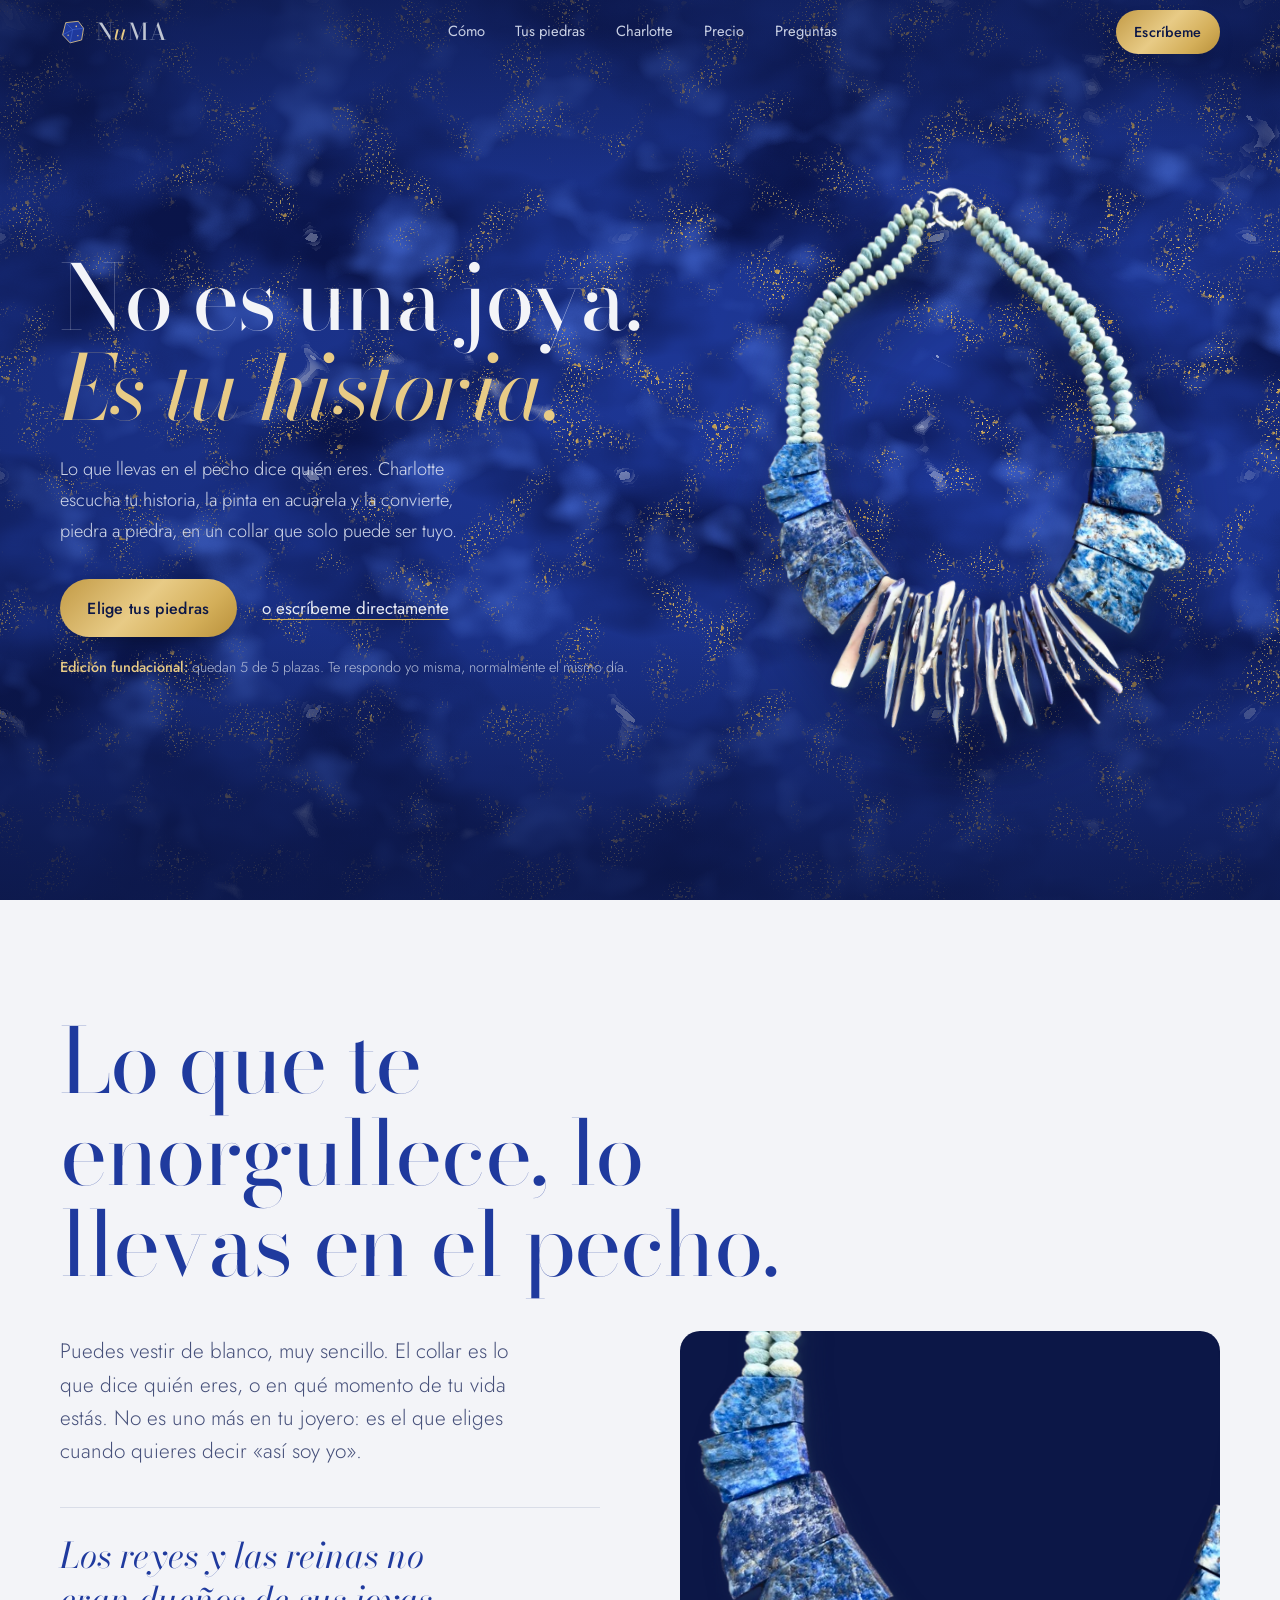
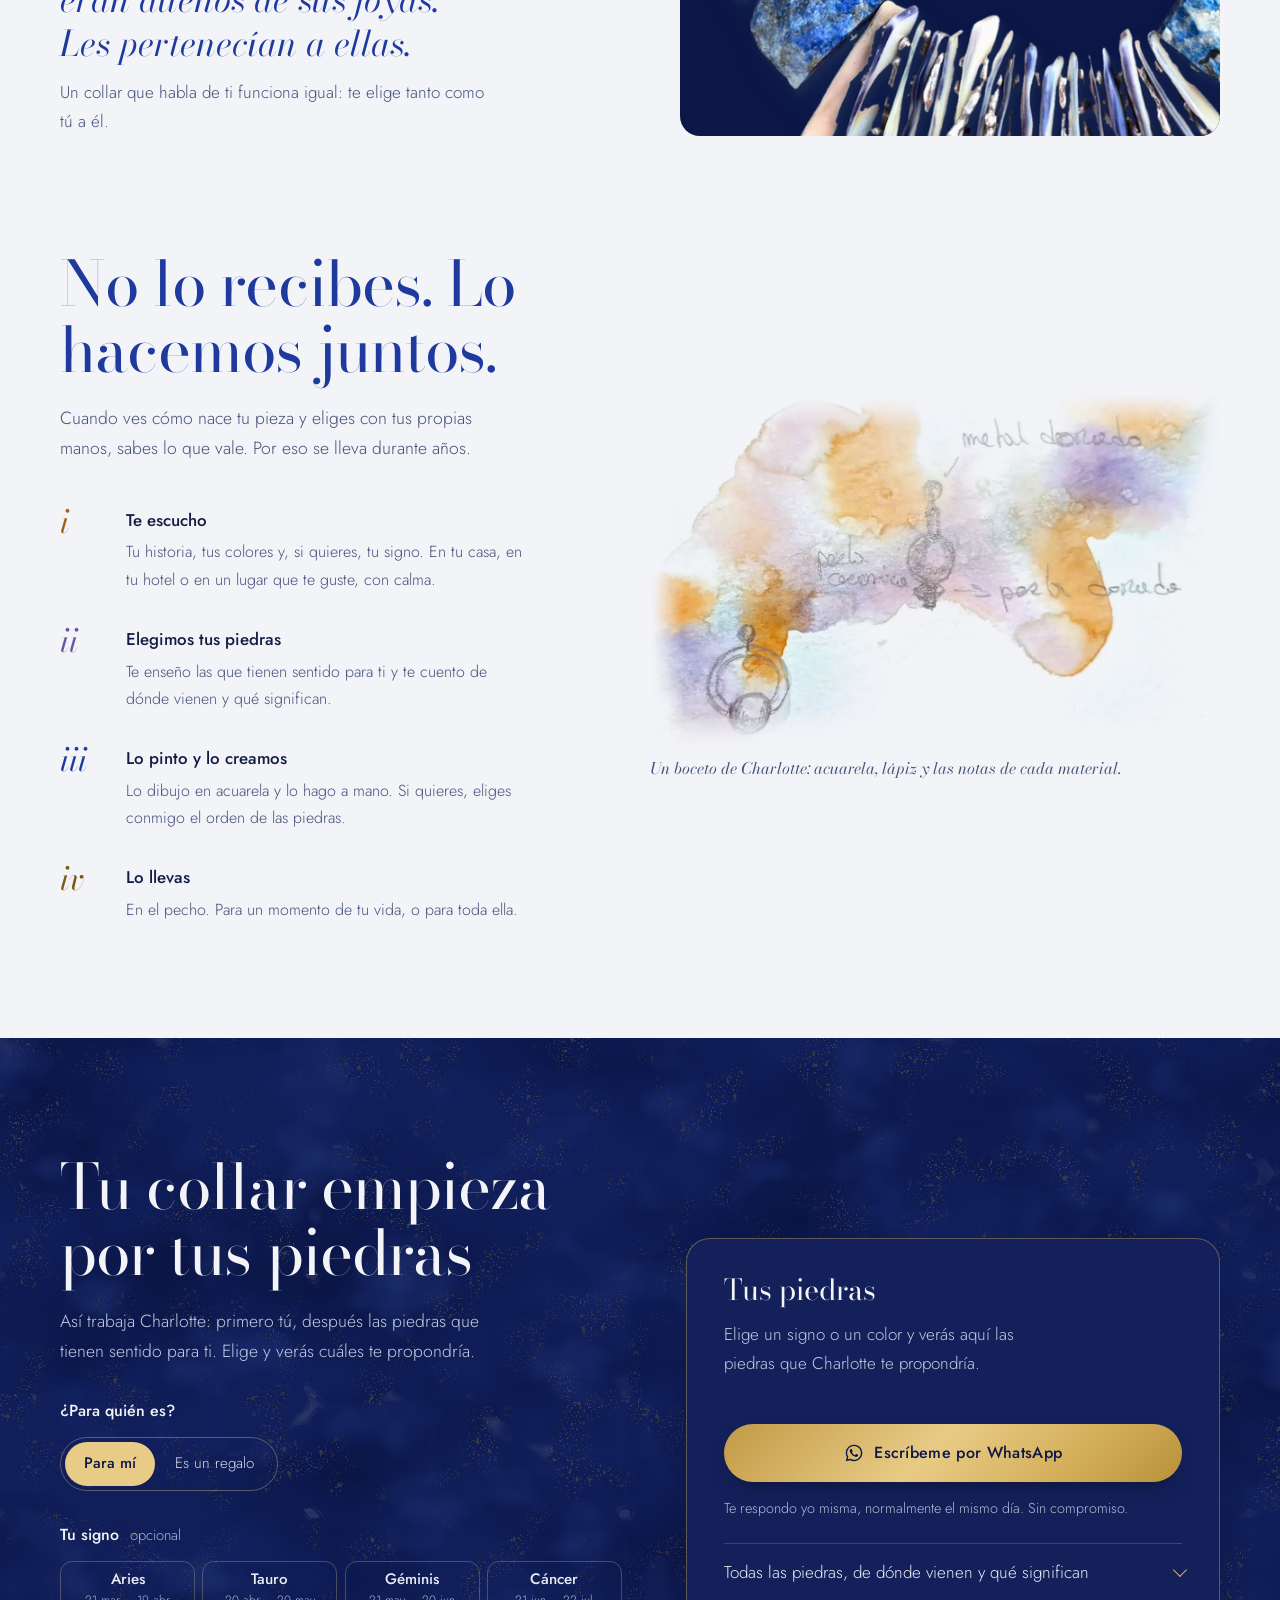
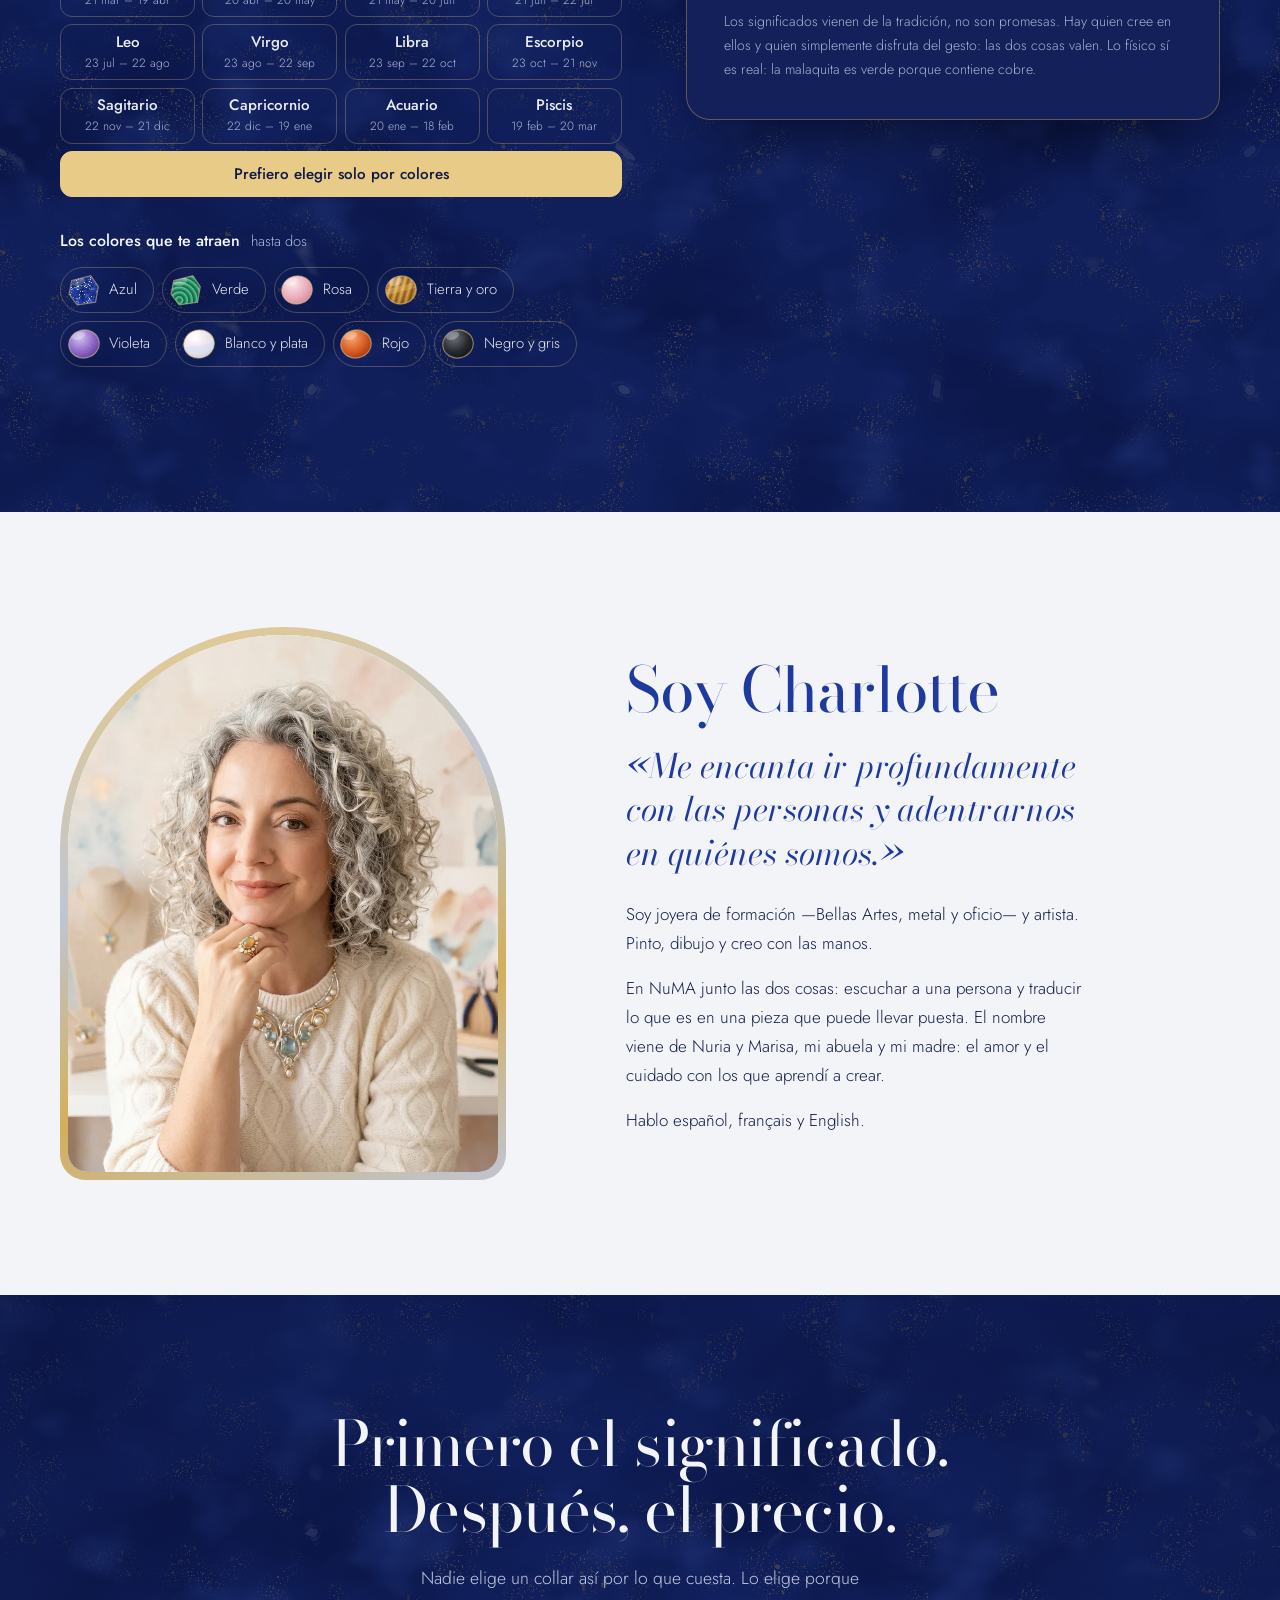
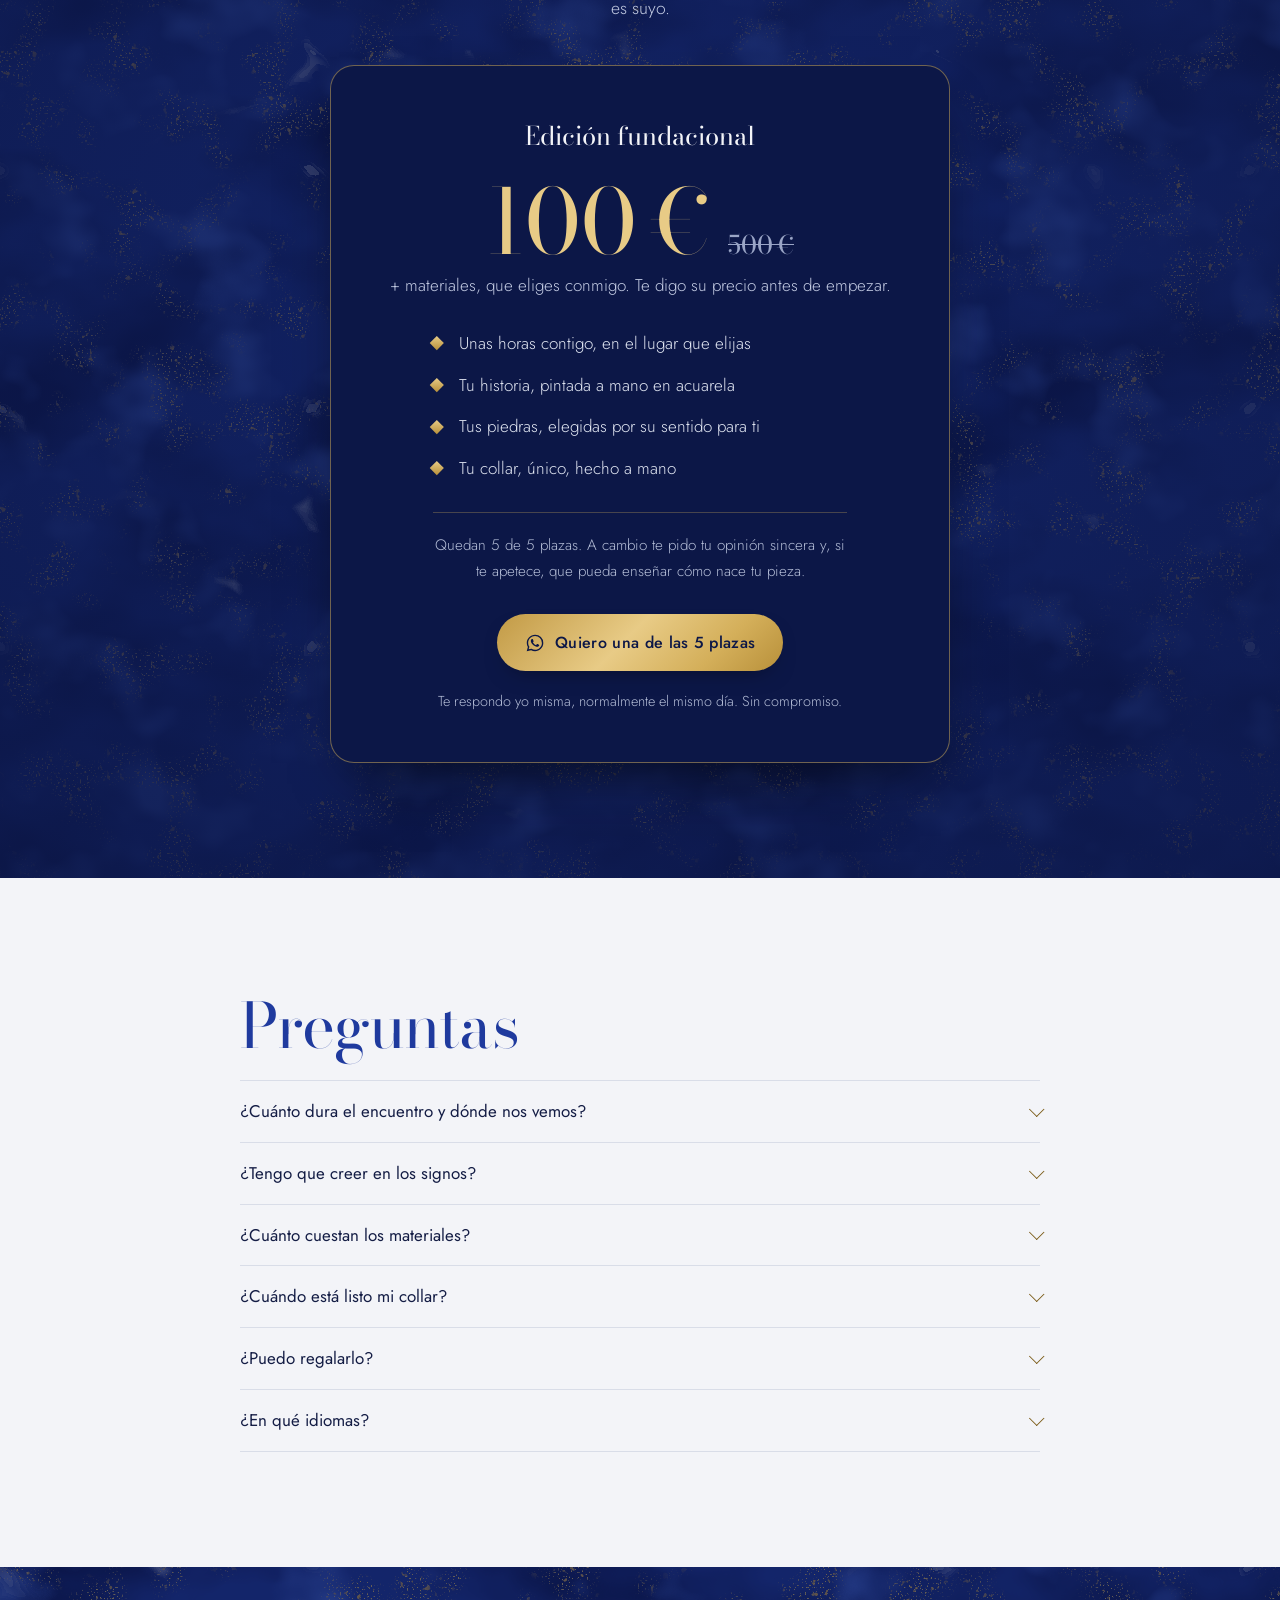
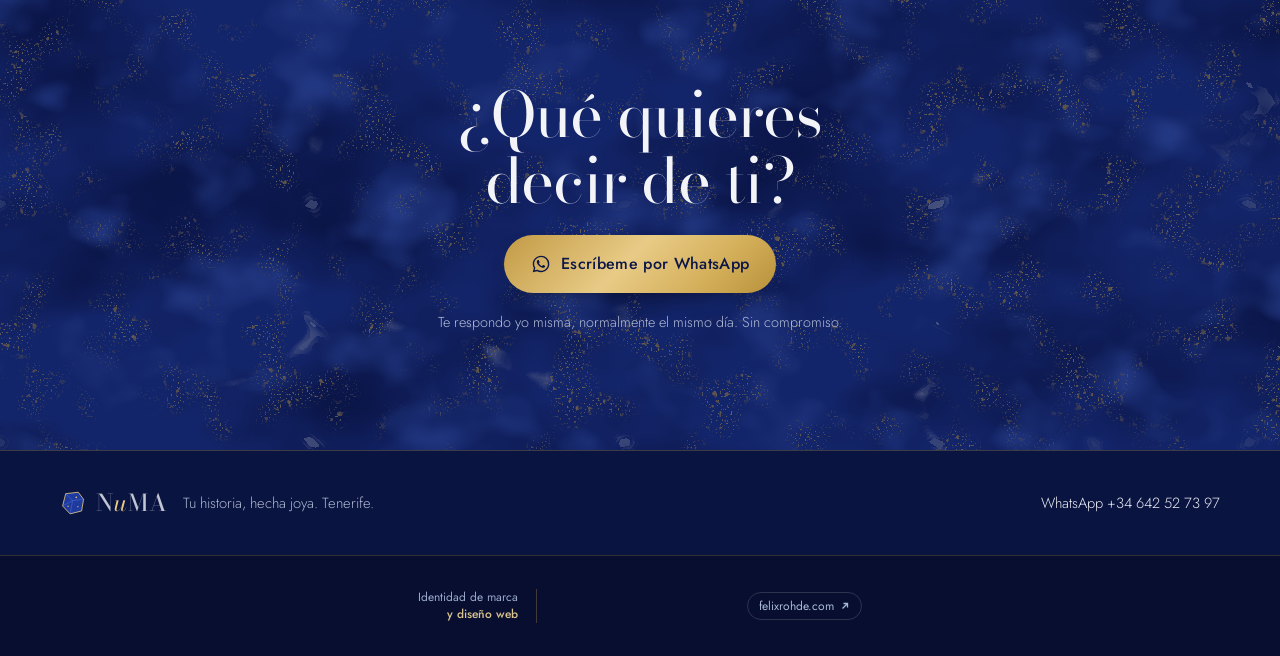
==== commit 87a2b21a: "Website-Stand 6ce3ece" ====
--- a/index.html
+++ b/index.html
@@ -3,10 +3,10 @@
 <head>
 <meta charset="utf-8">
 <meta name="viewport" content="width=device-width, initial-scale=1, viewport-fit=cover">
-<title>NuMA · Joyas con significado, hechas a mano en Tenerife</title>
-<meta name="description" content="Charlotte escucha tu historia, la pinta en acuarela y la convierte en una joya única de piedra natural, hecha a mano en Tenerife. Edición fundacional: 5 plazas.">
-<meta property="og:title" content="NuMA · Tu historia, hecha joya">
-<meta property="og:description" content="Una experiencia personal con Charlotte y una joya única de piedra natural, hecha a mano solo para ti. Edición fundacional: 5 plazas.">
+<title>NuMA · No es una joya. Es tu historia.</title>
+<meta name="description" content="Lo que llevas en el pecho dice quién eres. Charlotte escucha tu historia, la pinta en acuarela y la convierte, piedra a piedra, en un collar único hecho a mano en Tenerife.">
+<meta property="og:title" content="NuMA · No es una joya. Es tu historia.">
+<meta property="og:description" content="Un collar de piedra natural que habla de ti, creado contigo por Charlotte en Tenerife. Edición fundacional: 5 plazas.">
 <meta name="theme-color" content="#0C1747">
 <link rel="preconnect" href="https://fonts.googleapis.com">
 <link rel="preconnect" href="https://fonts.gstatic.com" crossorigin>
@@ -14,262 +14,270 @@
 <style>
 :root{
   /* Lapislázuli */
-  --noche:#0C1747; --noche-2:#111F5C; --ultramar:#1F3A9E; --azur:#4E73DA;
-  --pirita:#D4AF5A; --pirita-2:#E8CB86; --calcita:#F3F4F8; --plata:#BFC5D2;
-  --ambar:#D98A3A; --amatista:#8E7BC4;
-  /* light sections (calcite) */
-  --bg:var(--calcita); --bg-2:#FFFFFF; --ink:#141D45; --soft:#4B5578; --line:#D9DDE8;
-  --head:var(--ultramar); --btn:var(--ultramar); --btn-ink:#FFFFFF;
+  --noche:#0C1747; --noche-2:#13205A; --ultramar:#1F3A9E; --azur:#4E73DA;
+  --pirita:#D4AF5A; --pirita-2:#E8CB86; --pirita-ink:#7A5A16; --calcita:#F3F4F8; --plata:#BFC5D2;
+  --ambar:#A85F1C; --amatista:#6B56A6;
+  /* light (calcite) sections */
+  --bg:var(--calcita); --bg-2:#FFFFFF; --ink:#141D45; --soft:#46507A; --line:#D9DDE8; --head:var(--ultramar);
   --serif:'Bodoni Moda', 'Didot', 'Bodoni 72', Georgia, serif;
   --sans:'Jost', 'Futura', 'Avenir Next', 'Helvetica Neue', Arial, sans-serif;
   --nav-h:64px;
+  --ease:cubic-bezier(.16,1,.3,1);
   color-scheme: light;
 }
 @media (prefers-color-scheme: dark){
-  :root:not([data-theme="light"]){
-    --bg:#0A133B; --bg-2:#101B4E; --ink:#E9ECF4; --soft:#A9B2CB; --line:#24316B;
-    --head:#C9D4F5; --btn:var(--pirita); --btn-ink:var(--noche); color-scheme: dark;
-  }
+  :root:not([data-theme="light"]){ --bg:#17224F; --bg-2:#1D2A5E; --ink:#ECEFF7; --soft:#B3BCD6; --line:#2D3B74; --head:#D6DEF7; --ambar:#E0A160; --amatista:#B6A5E6; color-scheme: dark; }
 }
-:root[data-theme="dark"]{
-  --bg:#0A133B; --bg-2:#101B4E; --ink:#E9ECF4; --soft:#A9B2CB; --line:#24316B;
-  --head:#C9D4F5; --btn:var(--pirita); --btn-ink:var(--noche); color-scheme: dark;
-}
+:root[data-theme="dark"]{ --bg:#17224F; --bg-2:#1D2A5E; --ink:#ECEFF7; --soft:#B3BCD6; --line:#2D3B74; --head:#D6DEF7; --ambar:#E0A160; --amatista:#B6A5E6; color-scheme: dark; }
+
 *,*::before,*::after{box-sizing:border-box;margin:0;padding:0}
-html{scroll-behavior:smooth;scroll-padding-top:calc(env(safe-area-inset-top,0px) + var(--nav-h) + 8px);-webkit-text-size-adjust:100%;overflow-x:clip}
-body{background:var(--noche);color:var(--ink);font-family:var(--sans);font-weight:300;font-size:1.0625rem;line-height:1.7;overflow-x:hidden}
+html{scroll-behavior:smooth;scroll-padding-top:calc(env(safe-area-inset-top,0px) + var(--nav-h) + 8px);-webkit-text-size-adjust:100%;overflow-x:clip;scrollbar-color:var(--pirita) var(--noche)}
+body{background:var(--noche);color:var(--ink);font-family:var(--sans);font-weight:300;font-size:1.0625rem;line-height:1.7;overflow-x:hidden;caret-color:var(--pirita)}
+::selection{background:var(--pirita-2);color:var(--noche)}
 img{max-width:100%;height:auto;display:block}
-a{color:inherit}
-:focus-visible{outline:2px solid var(--pirita);outline-offset:3px;border-radius:4px}
+a{color:inherit;text-underline-offset:5px;text-decoration-thickness:1px}
+button{font:inherit;color:inherit;background:none;border:0;cursor:pointer}
+:focus-visible{outline:2px solid var(--pirita);outline-offset:3px;border-radius:6px}
+p{text-wrap:pretty}
+h1,h2,h3,blockquote{text-wrap:balance}
 .wrap{width:min(1160px,100% - 2.5rem);margin-inline:auto}
 main{overflow-x:clip}
 section{position:relative;padding:clamp(4.5rem,9vw,8rem) 0}
 .light{background:var(--bg);color:var(--ink)}
 .dark{background:var(--noche);color:#E9ECF4}
+.vh{position:absolute!important;width:1px;height:1px;overflow:hidden;clip:rect(0 0 0 0);white-space:nowrap}
 
 /* type */
-h1,h2,h3,.serif{font-family:var(--serif);font-weight:400;font-optical-sizing:auto}
-h2{font-size:clamp(2.2rem,6.2vw,3.9rem);line-height:1.04;letter-spacing:-.015em;margin-bottom:1.4rem}
+h1,h2,h3,blockquote{font-family:var(--serif);font-weight:400;font-optical-sizing:auto}
+h2{font-size:clamp(2.2rem,6vw,3.9rem);line-height:1.06;letter-spacing:-.015em;margin-bottom:1.3rem}
 .light h2{color:var(--head)}
 .dark h2{color:#F3F4F8}
-.intro{max-width:44ch;color:var(--soft);font-size:1.08rem}
-.dark .intro{color:#B7C0DA}
-
-/* gold hairline: the recurring signature */
-.rule{display:block;width:64px;height:1px;background:linear-gradient(90deg,var(--pirita),var(--pirita-2),var(--pirita));margin:0 0 1.6rem}
-
-/* ---------- Brand mark ---------- */
-.brand{display:inline-flex;align-items:center;gap:.6rem;text-decoration:none;color:var(--plata)}
+.intro{max-width:46ch;color:var(--soft);font-size:1.1rem}
+.dark .intro{color:#C2CAE2}
+
+/* stone surface */
+.stone{position:absolute;inset:0;width:100%;height:100%}
+
+/* brand */
+.brand{display:inline-flex;align-items:center;gap:.6rem;text-decoration:none;color:var(--plata);padding:.55rem 0;min-height:44px}
 .brand svg{width:26px;height:26px;flex:none}
 .brand b{font-family:var(--serif);font-weight:500;font-size:1.45rem;letter-spacing:.06em;line-height:1}
 .brand b i{font-style:italic;font-weight:400;color:var(--pirita-2);letter-spacing:0;margin:0 .02em}
 
-/* ---------- Buttons ---------- */
-.btn{display:inline-flex;align-items:center;justify-content:center;gap:.65rem;text-decoration:none;font-family:var(--sans);font-weight:500;font-size:1rem;letter-spacing:.02em;padding:1.05rem 1.7rem;border-radius:999px;transition:transform .25s ease, box-shadow .25s ease, background .25s ease}
+/* buttons */
+.btn{display:inline-flex;align-items:center;justify-content:center;gap:.65rem;min-height:48px;text-decoration:none;font-family:var(--sans);font-weight:500;font-size:1rem;letter-spacing:.02em;padding:.95rem 1.7rem;border-radius:999px;transition:transform .25s var(--ease), background-color .25s var(--ease), box-shadow .25s var(--ease)}
 .btn svg{width:20px;height:20px;flex:none}
-.btn-gold{background:linear-gradient(135deg,#B8903A 0%,#E8CB86 45%,#D4AF5A 70%,#A9832F 100%);color:var(--noche);box-shadow:0 14px 34px -16px rgba(212,175,90,.75)}
-.btn-gold:hover{transform:translateY(-1px);box-shadow:0 18px 40px -16px rgba(212,175,90,.95)}
-.btn-solid{background:var(--btn);color:var(--btn-ink);box-shadow:0 14px 30px -18px rgba(31,58,158,.8)}
-.btn-solid:hover{transform:translateY(-1px)}
-.link{color:inherit;font-weight:400;text-underline-offset:5px;text-decoration-thickness:1px;text-decoration-color:var(--pirita)}
-
-/* ---------- Nav ---------- */
-.nav{position:fixed;inset:0 0 auto;z-index:30;padding-top:env(safe-area-inset-top,0px);transition:background .35s ease, border-color .35s ease;border-bottom:1px solid transparent}
-.nav.scrolled{background:rgba(12,23,71,.88);-webkit-backdrop-filter:blur(16px);backdrop-filter:blur(16px);border-bottom-color:rgba(212,175,90,.22)}
+.btn-gold{background:linear-gradient(135deg,#C29A45 0%,#E8CB86 45%,#D4AF5A 75%,#B8903A 100%);color:var(--noche);box-shadow:0 10px 24px -14px rgba(0,0,0,.6)}
+.btn-gold:hover{transform:translateY(-1px);box-shadow:0 14px 28px -14px rgba(0,0,0,.7)}
+.link{font-weight:400;color:inherit;text-decoration-color:var(--pirita);display:inline-flex;align-items:center;min-height:44px}
+
+/* nav */
+.nav{position:fixed;inset:0 0 auto;z-index:30;padding-top:env(safe-area-inset-top,0px);transition:background-color .35s var(--ease), border-color .35s var(--ease);border-bottom:1px solid transparent}
+.nav.scrolled{background:rgba(12,23,71,.94);border-bottom-color:rgba(212,175,90,.22)}
 .nav .wrap{display:flex;align-items:center;justify-content:space-between;height:var(--nav-h);gap:1rem}
-.nav ul{list-style:none;display:flex;gap:clamp(.9rem,2.6vw,2.2rem)}
-.nav ul a{text-decoration:none;font-size:.9rem;font-weight:400;color:#C9D0E4;padding:.4rem 0;transition:color .2s}
+.nav ul{list-style:none;display:flex;gap:clamp(.9rem,2.4vw,2rem)}
+.nav ul a{display:inline-flex;align-items:center;min-height:44px;text-decoration:none;font-size:.92rem;font-weight:400;color:#C9D0E4;transition:color .2s}
 .nav ul a:hover{color:var(--pirita-2)}
 .nav .nav-cta{display:none}
-@media (max-width:620px){ .nav ul{display:none} }
-@media (min-width:900px){ .nav .nav-cta{display:inline-flex;padding:.6rem 1.15rem;font-size:.88rem} }
-
-/* ---------- Hero: the stone ---------- */
+@media (max-width:700px){ .nav ul{display:none} }
+@media (min-width:900px){ .nav .nav-cta{display:inline-flex;padding:.55rem 1.15rem;font-size:.9rem;min-height:44px} }
+
+/* ---------- Hero ---------- */
 .hero{min-height:100svh;padding:calc(var(--nav-h) + env(safe-area-inset-top,0px) + 1.5rem) 0 3.5rem;display:flex;align-items:center;overflow:hidden;color:#F3F4F8;background:var(--noche)}
-.hero .stone{position:absolute;inset:0;width:100%;height:100%}
-.hero::after{content:"";position:absolute;inset:0;background:
+.hero::after{content:"";position:absolute;inset:0;pointer-events:none;background:
   radial-gradient(120% 80% at 75% 45%, rgba(12,23,71,0) 0%, rgba(12,23,71,.35) 60%, rgba(12,23,71,.85) 100%),
-  linear-gradient(180deg, rgba(12,23,71,.55) 0%, rgba(12,23,71,0) 22%, rgba(12,23,71,0) 70%, rgba(12,23,71,.7) 100%);pointer-events:none}
-.hero .wrap{position:relative;z-index:1;display:grid;gap:1.2rem}
-.hero-art{position:relative;height:clamp(300px,82vw,560px);display:grid;place-items:center}
-.hero-art::before{content:"";position:absolute;width:70%;aspect-ratio:1;border-radius:50%;background:radial-gradient(circle, rgba(232,203,134,.22) 0%, rgba(78,115,218,.18) 40%, rgba(12,23,71,0) 70%)}
-.hero-art img{position:absolute;inset:0;width:100%;height:100%;object-fit:contain;filter:drop-shadow(0 30px 40px rgba(6,12,40,.55));transform:rotate(-4deg)}
-.edition{display:inline-flex;align-items:center;gap:.7rem;font-size:.92rem;color:var(--pirita-2);font-weight:400}
-.edition::before{content:"";width:28px;height:1px;background:var(--pirita)}
-h1{font-size:clamp(3.1rem,12.5vw,5.4rem);line-height:1;letter-spacing:-.02em;margin:1rem 0 1.4rem;color:#F3F4F8}
-h1 span{display:block;font-style:italic;padding-bottom:.08em;
-  background:linear-gradient(100deg,#B8903A 0%,#E8CB86 35%,#F6E3B0 50%,#D4AF5A 70%,#A9832F 100%);-webkit-background-clip:text;background-clip:text;color:transparent}
-.lead{max-width:36ch;font-size:1.12rem;color:#D3D9EA}
-.cta-row{display:flex;flex-wrap:wrap;align-items:center;gap:1rem 1.6rem;margin-top:2rem}
+  linear-gradient(180deg, rgba(12,23,71,.55) 0%, rgba(12,23,71,0) 22%, rgba(12,23,71,0) 70%, rgba(12,23,71,.7) 100%)}
+.hero .wrap{position:relative;z-index:1;display:grid;gap:1rem}
+.hero-art{position:relative;height:clamp(300px,80vw,560px)}
+.hero-art img{position:absolute;inset:0;width:100%;height:100%;object-fit:contain;filter:drop-shadow(0 30px 34px rgba(4,9,32,.6));transform:rotate(-4deg)}
+h1{font-size:clamp(2.9rem,11.5vw,5.6rem);line-height:1;letter-spacing:-.02em;margin:0 0 1.4rem;color:#F3F4F8}
+h1 span{display:block;font-style:italic;color:var(--pirita-2)}
+.lead{max-width:38ch;font-size:1.14rem;color:#D3D9EA}
+.cta-row{display:flex;flex-wrap:wrap;align-items:center;gap:.6rem 1.6rem;margin-top:2rem}
 .hero .link{color:#E9ECF4}
-.micro{font-size:.88rem;color:#A9B2CB;margin-top:1rem}
+.micro{font-size:.9rem;color:#B3BCD6;margin-top:1.1rem}
+.micro b{font-weight:500;color:var(--pirita-2)}
 @media (min-width:900px){
   .hero .wrap{grid-template-columns:1.1fr .9fr;align-items:center;gap:3rem}
   .hero-copy{order:1}
-  .hero-art{order:2;height:min(78vh,680px)}
+  .hero-art{order:2;height:min(76vh,660px)}
 }
 
+/* ---------- Manifesto: lo llevas en el pecho ---------- */
+.manifesto h2{font-size:clamp(2.6rem,7.4vw,5.6rem);line-height:1.02;max-width:14ch;margin-bottom:2.6rem}
+.manifesto .cols{display:grid;gap:2.4rem;align-items:end}
+.manifesto p.big{font-size:clamp(1.1rem,2.2vw,1.3rem);line-height:1.6;max-width:40ch;color:var(--soft)}
+.detail{position:relative;aspect-ratio:4/3;border-radius:20px;overflow:hidden;background:var(--noche)}
+.detail img{width:100%;height:100%;object-fit:cover;object-position:18% 66%;transform:scale(1.5);transform-origin:18% 66%}
+.crown{margin-top:2.4rem;padding-top:1.6rem;border-top:1px solid var(--line)}
+.crown blockquote{font-style:italic;font-size:clamp(1.5rem,3.6vw,2.2rem);line-height:1.25;color:var(--head);max-width:26ch}
+.crown p{margin-top:.8rem;color:var(--soft);max-width:44ch}
+@media (min-width:900px){ .manifesto .cols{grid-template-columns:1fr 1fr;gap:5rem} }
+
 /* ---------- Process ---------- */
-.steps{display:grid;gap:2.2rem;margin-top:2.4rem;counter-reset:s}
+.steps{list-style:none;display:grid;gap:2rem;margin-top:2.6rem}
 .step{display:grid;grid-template-columns:3rem 1fr;gap:.1rem 1.1rem}
 .step .n{font-family:var(--serif);font-style:italic;font-size:2rem;line-height:1;color:var(--ambar)}
 .step:nth-child(2) .n{color:var(--amatista)}
-.step:nth-child(3) .n{color:var(--ultramar)}
-:root[data-theme="dark"] .step:nth-child(3) .n{color:var(--azur)}
-@media (prefers-color-scheme: dark){ :root:not([data-theme="light"]) .step:nth-child(3) .n{color:var(--azur)} }
+.step:nth-child(3) .n{color:var(--head)}
+.step:nth-child(4) .n{color:var(--pirita-ink)}
+:root[data-theme="dark"] .step:nth-child(4) .n{color:var(--pirita-2)}
+@media (prefers-color-scheme: dark){ :root:not([data-theme="light"]) .step:nth-child(4) .n{color:var(--pirita-2)} }
 .step h3{font-family:var(--sans);font-weight:500;font-size:1.06rem;margin-bottom:.25rem}
-.step p{color:var(--soft);font-size:1rem;max-width:42ch}
+.step p{color:var(--soft);font-size:1rem;max-width:44ch}
 .sketch{margin:3rem -1.25rem 0;position:relative}
 .sketch img{width:100%;mix-blend-mode:multiply}
 .sketch figcaption{font-family:var(--serif);font-style:italic;font-size:1rem;color:var(--soft);padding:0 1.25rem;margin-top:.5rem}
 :root[data-theme="dark"] .sketch img{mix-blend-mode:normal;border-radius:16px}
 @media (prefers-color-scheme: dark){ :root:not([data-theme="light"]) .sketch img{mix-blend-mode:normal;border-radius:16px} }
-@media (min-width:900px){
-  .process .wrap{display:grid;grid-template-columns:1fr 1.15fr;gap:4.5rem;align-items:center}
-  .sketch{margin:0}
-  .sketch figcaption{padding:0}
+@media (min-width:900px){ .process .wrap{display:grid;grid-template-columns:1fr 1.1fr;gap:4.5rem;align-items:center} .sketch{margin:0} .sketch figcaption{padding:0} }
+
+/* ---------- Builder: tus piedras ---------- */
+.builder{overflow:hidden}
+.builder .stone{opacity:.22}
+.builder .wrap{position:relative;display:grid;gap:2.4rem}
+.builder .wrap > *{min-width:0}
+.q{margin-top:1.9rem}
+.q h3{font-family:var(--sans);font-weight:500;font-size:1rem;color:#F3F4F8;margin-bottom:.8rem}
+.q h3 small{font-weight:300;font-size:.92rem;color:#AEB8D6;margin-left:.35rem}
+.seg{display:inline-flex;padding:4px;border-radius:999px;border:1px solid rgba(232,203,134,.35)}
+.seg button{min-height:44px;padding:0 1.2rem;border-radius:999px;font-size:.95rem;color:#D3D9EA}
+.seg button[aria-checked="true"]{background:var(--pirita-2);color:var(--noche);font-weight:500}
+.signs{display:grid;grid-template-columns:repeat(3,minmax(0,1fr));gap:.45rem}
+.sign{min-height:56px;padding:.45rem .3rem;border-radius:12px;border:1px solid rgba(232,203,134,.28);text-align:center;line-height:1.2;color:#E9ECF4}
+.sign b{display:block;font-weight:500;font-size:.95rem}
+.sign span{font-size:.75rem;color:#AEB8D6}
+.sign[aria-checked="true"]{background:var(--pirita-2);border-color:var(--pirita-2);color:var(--noche)}
+.sign[aria-checked="true"] span{color:#3A3315}
+.sign.none{grid-column:1/-1;min-height:46px}
+.colors{display:flex;flex-wrap:wrap;gap:.5rem}
+.color{display:inline-flex;align-items:center;gap:.55rem;min-height:46px;padding:.3rem 1rem .3rem .35rem;border-radius:999px;border:1px solid rgba(232,203,134,.28);font-size:.93rem;color:#E9ECF4}
+.color svg{width:34px;height:34px;flex:none}
+.color[aria-pressed="true"]{border-color:var(--pirita-2);background:rgba(232,203,134,.14)}
+.hint{min-height:1.4em;font-size:.88rem;color:var(--pirita-2);margin-top:.6rem}
+.result{background:var(--noche-2);border:1px solid rgba(212,175,90,.4);border-radius:24px;padding:clamp(1.4rem,4vw,2.3rem);box-shadow:0 30px 60px -30px rgba(0,0,0,.7);align-self:start}
+.result h3{font-family:var(--serif);font-size:1.8rem;line-height:1.1;color:#F3F4F8}
+.result .empty{color:#C2CAE2;margin-top:.8rem;max-width:34ch}
+.chosen{list-style:none;display:grid;gap:1.1rem;margin:1.3rem 0 1.6rem}
+.chosen li{display:grid;grid-template-columns:64px 1fr;gap:1rem;align-items:center}
+.chosen svg{width:64px;height:64px}
+.chosen b{display:block;font-family:var(--serif);font-weight:500;font-size:1.25rem;color:#F3F4F8;line-height:1.15}
+.chosen .why{font-size:.84rem;color:var(--pirita-2)}
+.chosen p{font-size:.95rem;color:#C2CAE2}
+.result .btn{width:100%}
+.result .micro{margin-top:.9rem}
+.allstones{margin-top:1.4rem;border-top:1px solid rgba(212,175,90,.25);padding-top:.4rem}
+.allstones summary{list-style:none;cursor:pointer;min-height:44px;display:flex;align-items:center;justify-content:space-between;color:#E9ECF4}
+.allstones summary::-webkit-details-marker{display:none}
+.allstones summary::after{content:"";width:.6rem;height:.6rem;border-right:1.5px solid var(--pirita);border-bottom:1.5px solid var(--pirita);transform:rotate(45deg) translateY(-3px);transition:transform .25s}
+.allstones[open] summary::after{transform:rotate(225deg)}
+.allstones ul{list-style:none;display:grid;gap:.7rem;padding:.6rem 0 .4rem}
+.allstones li{display:grid;grid-template-columns:30px 1fr;gap:.7rem;align-items:start;font-size:.9rem;color:#C2CAE2}
+.allstones li svg{width:30px;height:30px;margin-top:.15rem}
+.allstones li b{font-weight:500;color:#F3F4F8}
+.honest{font-size:.88rem;color:#A9B3D2;margin-top:1rem;max-width:56ch}
+@media (min-width:960px){
+  .builder .wrap{grid-template-columns:minmax(0,1fr) minmax(0,.95fr);gap:4rem}
+  .signs{grid-template-columns:repeat(4,minmax(0,1fr))}
+  .result{position:sticky;top:calc(var(--nav-h) + 20px)}
 }
 
-/* ---------- Stones ---------- */
-.stones{overflow:hidden}
-.stones .stone{position:absolute;inset:0;width:100%;height:100%;opacity:.28}
-.stones .wrap{position:relative}
-.stones-head{max-width:640px}
-.gems{list-style:none;display:grid;grid-template-columns:repeat(2,minmax(0,1fr));gap:2.4rem 1.4rem;margin-top:3rem}
-.gem{display:grid;gap:.35rem;align-content:start}
-.gem .cab{width:68px;height:68px;border-radius:50%;position:relative;margin-bottom:.8rem;
-  box-shadow:inset 0 -8px 14px rgba(0,0,0,.35), inset 0 6px 10px rgba(255,255,255,.18), 0 14px 24px -12px rgba(0,0,0,.7), 0 0 0 1px rgba(212,175,90,.55), 0 0 0 5px rgba(12,23,71,1), 0 0 0 6px rgba(212,175,90,.35)}
-.gem .cab::after{content:"";position:absolute;left:18%;top:12%;width:42%;height:30%;border-radius:50%;background:radial-gradient(ellipse at center, rgba(255,255,255,.7), rgba(255,255,255,0) 70%);transform:rotate(-20deg)}
-.gem h3{font-family:var(--serif);font-size:1.45rem;line-height:1.1;color:#F3F4F8}
-.gem .from{font-size:.86rem;color:var(--pirita-2)}
-.gem p{font-size:.95rem;color:#B7C0DA;max-width:30ch}
-.c-lapis{background:
-  radial-gradient(circle at 62% 28%, #F0D592 0 1.4px, transparent 2.2px),
-  radial-gradient(circle at 70% 34%, #D4AF5A 0 1px, transparent 1.6px),
-  radial-gradient(circle at 28% 62%, #E8CB86 0 1.2px, transparent 2px),
-  radial-gradient(circle at 34% 70%, #C9A24C 0 .8px, transparent 1.4px),
-  radial-gradient(circle at 55% 74%, #E8CB86 0 1px, transparent 1.6px),
-  radial-gradient(circle at 76% 58%, #D4AF5A 0 .9px, transparent 1.5px),
-  linear-gradient(120deg, transparent 46%, rgba(230,236,245,.45) 49%, transparent 52%),
-  radial-gradient(circle at 40% 35%, #3E62D0, #1F3A9E 55%, #0E1C5E)}
-.c-labra{background:linear-gradient(125deg, transparent 30%, rgba(80,170,200,.75) 45%, rgba(210,190,90,.55) 55%, transparent 68%), radial-gradient(circle at 40% 35%, #6B7783, #3A434D 60%, #22282F)}
-.c-turq{background:repeating-linear-gradient(35deg, transparent 0 9px, rgba(98,72,46,.55) 9px 10px, transparent 10px 23px), radial-gradient(circle at 40% 35%, #7FD6CF, #3BA9A6 55%, #1D7473)}
-.c-azur{background:radial-gradient(circle at 65% 65%, rgba(40,120,220,.9), transparent 45%), radial-gradient(circle at 35% 35%, #3567D6, #1A3596 55%, #0B1A5C)}
-.c-ameti{background:linear-gradient(160deg, rgba(255,255,255,.18), transparent 40%), radial-gradient(circle at 40% 35%, #C3ABE8, #8562C2 50%, #4B2F80)}
-.c-tigre{background:repeating-linear-gradient(100deg, #7A4A16 0 5px, #C98A2B 5px 9px, #E8B95E 9px 11px, #8E5A1D 11px 15px)}
-.c-cuarzo{background:linear-gradient(145deg, rgba(255,255,255,.9), rgba(220,226,238,.55) 40%, rgba(170,180,200,.6) 70%, rgba(240,242,248,.9))}
-.c-nacar{background:conic-gradient(from 40deg, #F4EEE9, #D9E4F2, #EAD9EC, #F3EBD8, #DCEDE9, #F4EEE9)}
-.gems-note{margin-top:3rem;font-size:.86rem;color:#8E99BA;max-width:60ch}
-@media (min-width:700px){ .gems{grid-template-columns:repeat(4,minmax(0,1fr));gap:3rem 2rem} }
-
 /* ---------- Charlotte ---------- */
-.portrait{position:relative;margin-bottom:2.6rem;width:min(100%,430px);aspect-ratio:4/5;border-radius:220px 220px 20px 20px;overflow:hidden;background:var(--bg-2)}
-.portrait::after{content:"";position:absolute;inset:10px;border-radius:212px 212px 14px 14px;border:1px solid rgba(243,244,248,.7);pointer-events:none}
-.portrait-frame{padding:8px;border-radius:228px 228px 26px 26px;background:linear-gradient(160deg,#E8CB86,#BFC5D2 40%,#D4AF5A 70%,#BFC5D2);width:fit-content;margin-bottom:2.6rem}
-.portrait-frame .portrait{margin:0}
+.portrait-frame{padding:8px;border-radius:228px 228px 26px 26px;background:linear-gradient(160deg,#E8CB86,#BFC5D2 40%,#D4AF5A 70%,#BFC5D2);width:min(100%,446px);margin-bottom:2.6rem}
+.portrait{position:relative;aspect-ratio:4/5;border-radius:220px 220px 20px 20px;overflow:hidden;background:var(--bg-2)}
 .portrait img{width:100%;height:100%;object-fit:cover}
-blockquote{font-family:var(--serif);font-style:italic;font-size:clamp(1.5rem,4.8vw,2.1rem);line-height:1.3;color:var(--head);margin:0 0 1.6rem;max-width:24ch}
+.about blockquote{font-style:italic;font-size:clamp(1.5rem,4.6vw,2.1rem);line-height:1.3;color:var(--head);margin:0 0 1.6rem;max-width:26ch}
 .about p{max-width:46ch;margin-bottom:1rem}
-@media (min-width:900px){
-  .about .wrap{display:grid;grid-template-columns:.9fr 1.1fr;gap:5rem;align-items:center}
-  .portrait-frame{margin-bottom:0}
-}
-
-/* ---------- Offer ---------- */
-.offer{overflow:hidden}
-.offer .stone{position:absolute;inset:0;width:100%;height:100%;opacity:.55}
-.offer::after{content:"";position:absolute;inset:0;background:radial-gradient(90% 70% at 50% 50%, rgba(12,23,71,.2), rgba(12,23,71,.85));pointer-events:none}
-.card{position:relative;z-index:1;max-width:640px;margin-inline:auto;text-align:center;padding:clamp(2.4rem,6vw,3.6rem) clamp(1.5rem,5vw,3.4rem);border-radius:28px;background:linear-gradient(180deg, rgba(12,23,71,.82), rgba(12,23,71,.92));border:1px solid rgba(212,175,90,.45);box-shadow:0 40px 80px -40px rgba(0,0,0,.8);-webkit-backdrop-filter:blur(10px);backdrop-filter:blur(10px)}
-.card .rule{margin-inline:auto}
-.card h2{margin-bottom:.4rem}
-.card .sub{color:#B7C0DA}
-.price{display:flex;align-items:baseline;justify-content:center;gap:1rem;margin:1.8rem 0 .3rem}
-.price .now{font-family:var(--serif);font-size:clamp(4rem,16vw,5.6rem);line-height:1;color:var(--pirita-2)}
-.price .was{font-family:var(--serif);font-size:1.6rem;color:#8E99BA;text-decoration:line-through;text-decoration-thickness:1px}
-.incl{list-style:none;margin:2rem auto 1.8rem;display:grid;gap:.85rem;text-align:left;max-width:420px}
-.incl li{position:relative;padding-left:1.8rem;font-size:1rem;color:#DDE2F0}
-.incl li::before{content:"";position:absolute;left:.15rem;top:.55em;width:.62rem;height:.62rem;transform:rotate(45deg);background:linear-gradient(135deg,#E8CB86,#B8903A)}
-.why{font-size:.94rem;color:#A9B2CB;border-top:1px solid rgba(212,175,90,.3);padding-top:1.3rem;margin:0 auto 1.8rem;max-width:44ch}
-.card .btn{width:100%}
-@media (min-width:600px){ .card .btn{width:auto} }
+@media (min-width:900px){ .about .wrap{display:grid;grid-template-columns:.9fr 1.1fr;gap:5rem;align-items:center} .portrait-frame{margin-bottom:0} }
+
+/* ---------- Price ---------- */
+.price{overflow:hidden}
+.price .stone{opacity:.5}
+.price::after{content:"";position:absolute;inset:0;background:radial-gradient(90% 70% at 50% 50%, rgba(12,23,71,.25), rgba(12,23,71,.88));pointer-events:none}
+.price .wrap{position:relative;z-index:1;max-width:760px;text-align:center}
+.price h2{margin-inline:auto;max-width:16ch}
+.price .intro{margin-inline:auto}
+.offer{margin:2.6rem auto 0;max-width:620px;padding:clamp(2rem,5vw,3rem) clamp(1.4rem,5vw,3rem);border-radius:24px;background:var(--noche);border:1px solid rgba(212,175,90,.5);box-shadow:0 30px 60px -30px rgba(0,0,0,.8)}
+.offer h3{font-size:1.6rem;color:#F3F4F8}
+.amount{display:flex;align-items:baseline;justify-content:center;gap:1rem;margin:1.2rem 0 .3rem}
+.amount .now{font-family:var(--serif);font-size:clamp(4rem,15vw,5.6rem);line-height:1;color:var(--pirita-2)}
+.amount .was{font-family:var(--serif);font-size:1.6rem;color:#9AA5C6;text-decoration:line-through;text-decoration-thickness:1px}
+.offer .plus{color:#C2CAE2}
+.incl{list-style:none;margin:1.8rem auto;display:grid;gap:.8rem;text-align:left;max-width:420px}
+.incl li{position:relative;padding-left:1.8rem;color:#E1E6F2}
+.incl li::before{content:"";position:absolute;left:.15rem;top:.55em;width:.6rem;height:.6rem;transform:rotate(45deg);background:linear-gradient(135deg,#E8CB86,#B8903A)}
+.why{font-size:.95rem;color:#B3BCD6;border-top:1px solid rgba(212,175,90,.3);padding-top:1.3rem;margin:0 auto 1.8rem;max-width:46ch}
+.offer .btn{width:100%}
+@media (min-width:600px){ .offer .btn{width:auto} }
 
 /* ---------- FAQ ---------- */
-.faq .wrap{max-width:780px}
-details{border-top:1px solid var(--line)}
-details:last-of-type{border-bottom:1px solid var(--line)}
-summary{list-style:none;cursor:pointer;display:flex;justify-content:space-between;align-items:center;gap:1rem;padding:1.25rem 0;font-weight:400;font-size:1.06rem}
-summary::-webkit-details-marker{display:none}
-summary::after{content:"";width:.7rem;height:.7rem;border-right:1.5px solid var(--pirita);border-bottom:1.5px solid var(--pirita);transform:rotate(45deg) translateY(-3px);transition:transform .25s;flex:none}
-details[open] summary::after{transform:rotate(225deg) translateY(-2px)}
-details p{color:var(--soft);padding:0 0 1.3rem;max-width:58ch}
+.faq .wrap{max-width:800px}
+details.qa{border-top:1px solid var(--line)}
+details.qa:last-of-type{border-bottom:1px solid var(--line)}
+details.qa summary{list-style:none;cursor:pointer;display:flex;justify-content:space-between;align-items:center;gap:1rem;min-height:60px;padding:1rem 0;font-weight:400;font-size:1.06rem}
+details.qa summary::-webkit-details-marker{display:none}
+details.qa summary::after{content:"";width:.7rem;height:.7rem;border-right:1.5px solid var(--pirita-ink);border-bottom:1.5px solid var(--pirita-ink);transform:rotate(45deg) translateY(-3px);transition:transform .25s;flex:none}
+:root[data-theme="dark"] details.qa summary::after{border-color:var(--pirita-2)}
+@media (prefers-color-scheme: dark){ :root:not([data-theme="light"]) details.qa summary::after{border-color:var(--pirita-2)} }
+details.qa[open] summary::after{transform:rotate(225deg) translateY(-2px)}
+details.qa p{color:var(--soft);padding:0 0 1.3rem;max-width:60ch}
 
 /* ---------- Closing ---------- */
 .closing{text-align:center;overflow:hidden}
-.closing .stone{position:absolute;inset:0;width:100%;height:100%;opacity:.4}
+.closing .stone{opacity:.4}
 .closing .wrap{position:relative}
-.closing h2{max-width:16ch;margin-inline:auto}
-.closing .rule{margin-inline:auto}
-.closing .micro{margin-top:1.2rem}
+.closing h2{max-width:14ch;margin-inline:auto}
 
 /* ---------- Footer (Master: karlaleon-website) ---------- */
-.site-foot{background:#0A1440;color:#AEB7D2;font-size:.9rem;border-top:1px solid rgba(212,175,90,.25)}
-.site-foot .wrap{padding-block:34px;display:flex;flex-wrap:wrap;gap:14px 28px;justify-content:space-between;align-items:center}
+.site-foot{background:#0A1440;color:#AEB7D2;font-size:.92rem;border-top:1px solid rgba(212,175,90,.25)}
+.site-foot .wrap{padding-block:30px;display:flex;flex-wrap:wrap;gap:10px 28px;justify-content:space-between;align-items:center}
 .site-foot a{color:#E9ECF4;text-decoration:none}
-.site-foot a:hover{text-decoration:underline;text-underline-offset:3px}
-.site-foot nav{display:flex;gap:20px;flex-wrap:wrap}
+.site-foot nav a{display:inline-flex;align-items:center;min-height:44px}
+.site-foot a:hover{text-decoration:underline}
 .foot-brand{display:inline-flex;align-items:center;gap:.9rem;flex-wrap:wrap}
-/* Firma Ezencia */
-.sig{background:#070E30;border-top:1px solid rgba(201,161,74,.28)}
-.sig .wrap{padding-block:30px;display:flex;justify-content:center}
-.site-foot a.ez{display:inline-flex;align-items:center;gap:22px;text-decoration:none;color:#F3EFE7;padding:12px 18px;border-radius:16px;transition:background .35s ease}
+.sig{background:#070E30;border-top:1px solid rgba(201,161,74,.22)}
+.sig .wrap{padding-block:22px;display:flex;justify-content:center}
+.site-foot a.ez{display:inline-flex;align-items:center;gap:18px;text-decoration:none;color:#F3EFE7;padding:10px 14px;border-radius:14px;transition:background-color .35s var(--ease)}
 .ez:hover,.ez:focus-visible{background:rgba(243,239,231,.045)}
 .site-foot a.ez:hover{text-decoration:none}
-.ez-by{display:grid;gap:7px;text-align:right;padding-right:22px;border-right:1px solid rgba(201,161,74,.32);font:500 10px/1 var(--sans);letter-spacing:.24em;text-transform:uppercase;color:#8EA0C4}
+.ez-by{font:400 12px/1.4 var(--sans);color:#9AA9CC;text-align:right;padding-right:18px;border-right:1px solid rgba(201,161,74,.3)}
 .ez-by b{font-weight:500;color:#D9C38E}
-.ez-row{display:inline-flex;align-items:center;gap:14px}
-.ez-z{position:relative;width:44px;height:44px;flex:none;filter:drop-shadow(0 8px 14px rgba(0,0,0,.35));transition:transform .45s cubic-bezier(.2,.7,.2,1)}
+.ez-row{display:inline-flex;align-items:center;gap:12px}
+.ez-z{position:relative;width:36px;height:36px;flex:none;transition:transform .45s var(--ease)}
 .ez-z img{position:absolute;inset:0;width:100%;height:100%;transition:opacity .45s ease}
 .ez-z .g{opacity:0}
 .ez:hover .ez-z,.ez:focus-visible .ez-z{transform:rotate(-6deg)}
 .ez:hover .ez-z .g,.ez:focus-visible .ez-z .g{opacity:1}
-.ez-wm{display:block;height:36px;width:auto}
-.ez-go{font:500 10px/1 ui-monospace,"SF Mono",Menlo,Consolas,monospace;letter-spacing:.14em;color:#9DB0D4;padding:8px 11px;border:1px solid rgba(243,239,231,.14);border-radius:999px;transition:color .3s,border-color .3s}
+.ez-wm{display:block;height:28px;width:auto}
+.ez-go{display:inline-flex;align-items:center;gap:6px;font:400 12px/1 var(--sans);color:#A9B8DA;padding:7px 11px;border:1px solid rgba(243,239,231,.16);border-radius:999px;transition:color .3s,border-color .3s}
+.ez-go svg{width:10px;height:10px}
 .ez:hover .ez-go,.ez:focus-visible .ez-go{color:#F2D58A;border-color:rgba(201,161,74,.6)}
 @media (max-width:640px){
-  .ez{flex-direction:column;gap:16px;padding:14px 10px}
-  .ez-by{text-align:center;border-right:0;padding-right:0;display:block;line-height:1.6}
-  .ez-by br{display:none}
-  .ez-by b::before{content:" "}
-  .ez-z{width:40px;height:40px}
-  .ez-wm{height:32px}
-  .site-foot .wrap{padding-bottom:28px}
+  .site-foot a.ez{flex-direction:column;gap:12px}
+  .ez-by{text-align:center;border-right:0;padding-right:0}
 }
-@media (max-width:899px){ .sig .wrap{padding-block:30px calc(120px + env(safe-area-inset-bottom,0px))} }
+@media (max-width:899px){ .sig .wrap{padding-bottom:calc(110px + env(safe-area-inset-bottom,0px))} }
 @media (prefers-reduced-motion:reduce){.ez-z,.ez-z img,.ez-go{transition:none}}
 
 /* ---------- Sticky mobile CTA ---------- */
-.dock{position:fixed;left:0;right:0;bottom:0;z-index:25;padding:.8rem 1rem calc(.8rem + env(safe-area-inset-bottom,0px));
-  background:rgba(12,23,71,.92);-webkit-backdrop-filter:blur(16px);backdrop-filter:blur(16px);border-top:1px solid rgba(212,175,90,.3);
-  display:flex;align-items:center;gap:.9rem;transform:translateY(110%);transition:transform .35s ease}
+.dock{position:fixed;left:0;right:0;bottom:0;z-index:25;padding:.75rem 1rem calc(.75rem + env(safe-area-inset-bottom,0px));background:rgba(12,23,71,.96);border-top:1px solid rgba(212,175,90,.3);display:flex;align-items:center;gap:.9rem;transform:translateY(110%);transition:transform .4s var(--ease)}
 .dock.show{transform:none}
-.dock .txt{font-size:.82rem;line-height:1.3;color:#A9B2CB;flex:1}
+.dock .txt{font-size:.84rem;line-height:1.3;color:#B3BCD6;flex:1}
 .dock .txt b{display:block;font-family:var(--serif);font-weight:500;color:var(--pirita-2);font-size:1rem}
-.dock .btn{padding:.8rem 1.15rem;font-size:.92rem}
+.dock .btn{padding:.7rem 1.15rem;font-size:.95rem}
 @media (min-width:900px){ .dock{display:none} }
 
-/* ---------- One orchestrated entrance ---------- */
+/* ---------- One authored moment: the necklace settles on the stone ---------- */
 @media (prefers-reduced-motion: no-preference){
-  .hero-art img{animation:settle 1.4s .2s cubic-bezier(.2,.7,.2,1) both}
-  .hero-copy{animation:rise 1s .5s ease-out both}
-  @keyframes settle{from{opacity:0;transform:translateY(-28px) rotate(-9deg) scale(.96)}to{opacity:1;transform:rotate(-4deg)}}
-  @keyframes rise{from{opacity:0;transform:translateY(14px)}to{opacity:1;transform:none}}
+  .hero-art img{animation:settle 1.6s .1s var(--ease) both}
+  @keyframes settle{from{transform:translateY(-22px) rotate(-8deg) scale(.97)}to{transform:rotate(-4deg)}}
 }
 @media (prefers-reduced-motion: reduce){ html{scroll-behavior:auto} .dock{transition:none} }
 </style>
 </head>
 <body>
 
-<!-- Lapislázuli: ultramar, kalzit-adern, pirit-splitter (prozedural, keine fremden fotos) -->
+<!-- Lapislázuli prozedural: ultramar, kalzit, pirita. #lapis für große Flächen, #lapis-s für Steine. -->
 <svg width="0" height="0" style="position:absolute" aria-hidden="true" focusable="false">
   <defs>
     <filter id="lapis" x="0" y="0" width="100%" height="100%" color-interpolation-filters="sRGB">
@@ -278,14 +286,12 @@
       <feColorMatrix in="n1" type="matrix" values="0 0 0 0 .035  0 0 0 0 .075  0 0 0 0 .29  2.6 0 0 0 -1.05" result="deep"/>
       <feTurbulence type="fractalNoise" baseFrequency=".011 .014" numOctaves="3" seed="4" result="n2"/>
       <feColorMatrix in="n2" type="matrix" values="0 0 0 0 .27  0 0 0 0 .42  0 0 0 0 .86  3.2 0 0 0 -1.75" result="light"/>
-      <!-- kalzit: dünne, unregelmäßige adern (turbulence-grate) -->
       <feTurbulence type="turbulence" baseFrequency=".0032 .0042" numOctaves="4" seed="23" result="n3"/>
       <feColorMatrix in="n3" type="matrix" values="0 0 0 0 .9  0 0 0 0 .92  0 0 0 0 .97  -16 0 0 0 1.25" result="v0"/>
       <feTurbulence type="fractalNoise" baseFrequency=".004" numOctaves="2" seed="31" result="vm"/>
       <feColorMatrix in="vm" type="matrix" values="0 0 0 0 0  0 0 0 0 0  0 0 0 0 0  4 0 0 0 -1.5" result="vmask"/>
       <feComposite in="v0" in2="vmask" operator="in" result="veins0"/>
       <feComponentTransfer in="veins0" result="veins"><feFuncA type="linear" slope=".6"/></feComponentTransfer>
-      <!-- pirita: goldsplitter in nestern, nicht gleichmäßig -->
       <feTurbulence type="fractalNoise" baseFrequency=".02" numOctaves="2" seed="7" result="pm"/>
       <feColorMatrix in="pm" type="matrix" values="0 0 0 0 0  0 0 0 0 0  0 0 0 0 0  6 0 0 0 -3.1" result="pmask"/>
       <feTurbulence type="fractalNoise" baseFrequency=".55" numOctaves="1" seed="3" result="n4"/>
@@ -296,6 +302,22 @@
       <feComposite in="p12" in2="pmask" operator="in" result="pyrite"/>
       <feMerge><feMergeNode in="base"/><feMergeNode in="deep"/><feMergeNode in="light"/><feMergeNode in="veins"/><feMergeNode in="pyrite"/></feMerge>
     </filter>
+    <filter id="lapis-s" x="0" y="0" width="100%" height="100%" color-interpolation-filters="sRGB">
+      <feFlood flood-color="#1F3A9E" result="base"/>
+      <feTurbulence type="fractalNoise" baseFrequency=".035 .05" numOctaves="3" seed="11" result="n1"/>
+      <feColorMatrix in="n1" type="matrix" values="0 0 0 0 .035  0 0 0 0 .075  0 0 0 0 .29  2.6 0 0 0 -1.05" result="deep"/>
+      <feTurbulence type="fractalNoise" baseFrequency=".08 .1" numOctaves="2" seed="4" result="n2"/>
+      <feColorMatrix in="n2" type="matrix" values="0 0 0 0 .27  0 0 0 0 .42  0 0 0 0 .86  3.2 0 0 0 -1.75" result="light"/>
+      <feTurbulence type="turbulence" baseFrequency=".03 .04" numOctaves="2" seed="23" result="n3"/>
+      <feColorMatrix in="n3" type="matrix" values="0 0 0 0 .9  0 0 0 0 .92  0 0 0 0 .97  -16 0 0 0 1.2" result="veins"/>
+      <feTurbulence type="fractalNoise" baseFrequency=".9" numOctaves="1" seed="3" result="n4"/>
+      <feColorMatrix in="n4" type="matrix" values="0 0 0 0 .93  0 0 0 0 .79  0 0 0 0 .42  14 0 0 0 -9.4" result="pyrite"/>
+      <feMerge><feMergeNode in="base"/><feMergeNode in="deep"/><feMergeNode in="light"/><feMergeNode in="veins"/><feMergeNode in="pyrite"/></feMerge>
+    </filter>
+    <filter id="grain" x="0" y="0" width="100%" height="100%">
+      <feTurbulence type="fractalNoise" baseFrequency=".85" numOctaves="2" seed="5"/>
+      <feColorMatrix type="matrix" values="0 0 0 0 1  0 0 0 0 1  0 0 0 0 1  0 0 0 -.9 .55"/>
+    </filter>
   </defs>
 </svg>
 
@@ -308,13 +330,13 @@
     <nav aria-label="Secciones">
       <ul>
         <li><a href="#como">Cómo</a></li>
-        <li><a href="#piedras">Piedras</a></li>
+        <li><a href="#piedras">Tus piedras</a></li>
         <li><a href="#charlotte">Charlotte</a></li>
         <li><a href="#precio">Precio</a></li>
         <li><a href="#preguntas">Preguntas</a></li>
       </ul>
     </nav>
-    <a class="btn btn-gold nav-cta" href="https://api.whatsapp.com/send/?phone=34642527397&amp;text=Hola%20Charlotte%2C%20vengo%20de%20la%20web%20de%20NuMA%20y%20quiero%20saber%20m%C3%A1s%20%F0%9F%92%99" target="_blank" rel="noopener">Escríbeme</a>
+    <a class="btn btn-gold nav-cta wa" href="https://api.whatsapp.com/send/?phone=34642527397&amp;text=Hola%20Charlotte%2C%20vengo%20de%20la%20web%20de%20NuMA%20y%20quiero%20saber%20m%C3%A1s%20%F0%9F%92%99" target="_blank" rel="noopener">Escríbeme</a>
   </div>
 </header>
 
@@ -326,56 +348,93 @@
         <img src="assets/necklace.webp" alt="Collar de Charlotte con placas de lapislázuli, nácar y cuentas azul claro" width="900" height="1152" fetchpriority="high">
       </div>
       <div class="hero-copy">
-        <p class="edition">Edición fundacional: 5 plazas</p>
-        <h1 id="h1">Tu historia,<span>hecha joya.</span></h1>
-        <p class="lead">Primero escucho tu historia. Después la pinto en acuarela. Al final la creo con mis manos, en piedra natural y metal: una joya que solo puede ser tuya.</p>
+        <h1 id="h1">No es una joya.<span>Es tu historia.</span></h1>
+        <p class="lead">Lo que llevas en el pecho dice quién eres. Charlotte escucha tu historia, la pinta en acuarela y la convierte, piedra a piedra, en un collar que solo puede ser tuyo.</p>
         <div class="cta-row">
-          <a class="btn btn-gold" href="https://api.whatsapp.com/send/?phone=34642527397&amp;text=Hola%20Charlotte%2C%20vengo%20de%20la%20web%20de%20NuMA%20y%20quiero%20saber%20m%C3%A1s%20%F0%9F%92%99" target="_blank" rel="noopener" id="hero-cta"><svg viewBox="0 0 24 24" aria-hidden="true" fill="currentColor"><path d="M12.04 2C6.58 2 2.13 6.45 2.13 11.91c0 1.75.46 3.45 1.32 4.95L2.05 22l5.25-1.38a9.9 9.9 0 0 0 4.74 1.21h.01c5.46 0 9.91-4.450 9.91-9.91A9.85 9.85 0 0 0 12.04 2Zm0 18.15h-.01a8.2 8.2 0 0 1-4.19-1.150l-.3-.18-3.12.82.83-3.04-.2-.31a8.22 8.22 0 0 1-1.26-4.38c0-4.54 3.7-8.24 8.25-8.24a8.2 8.2 0 0 1 8.24 8.25c0 4.54-3.7 8.23-8.24 8.23Zm4.52-6.16c-.25-.12-1.47-.72-1.69-.81-.23-.08-.39-.12-.56.13-.16.25-.64.81-.79.97-.14.17-.29.19-.54.06-.25-.12-1.05-.39-1.99-1.23-.74-.66-1.230-1.47-1.38-1.72-.14-.25-.02-.38.11-.51.11-.11.25-.29.37-.43.13-.15.17-.25.25-.42.08-.16.04-.31-.02-.43-.06-.13-.56-1.35-.77-1.85-.2-.48-.41-.42-.56-.43h-.48c-.17 0-.43.06-.66.31-.22.25-.86.85-.86 2.07 0 1.22.89 2.4 1.01 2.56.12.17 1.75 2.67 4.24 3.74.59.26 1.05.41 1.41.52.59.19 1.13.16 1.56.1.48-.07 1.47-.6 1.67-1.18.21-.58.21-1.07.15-1.18-.07-.1-.23-.16-.48-.29Z"/></svg>Escríbeme por WhatsApp</a>
-          <a class="link" href="#como">Cómo nace tu pieza</a>
+          <a class="btn btn-gold" href="#piedras" id="hero-cta">Elige tus piedras</a>
+          <a class="link wa" href="https://api.whatsapp.com/send/?phone=34642527397&amp;text=Hola%20Charlotte%2C%20vengo%20de%20la%20web%20de%20NuMA%20y%20quiero%20saber%20m%C3%A1s%20%F0%9F%92%99" target="_blank" rel="noopener">o escríbeme directamente</a>
         </div>
+        <p class="micro"><b>Edición fundacional:</b> <span data-plazas-text>quedan 5 de 5 plazas</span>. Te respondo yo misma, normalmente el mismo día.</p>
+      </div>
+    </div>
+  </section>
+
+  <section class="manifesto light" aria-labelledby="h-pecho">
+    <div class="wrap">
+      <h2 id="h-pecho">Lo que te enorgullece, lo llevas en el pecho.</h2>
+      <div class="cols">
+        <div>
+          <p class="big">Puedes vestir de blanco, muy sencillo. El collar es lo que dice quién eres, o en qué momento de tu vida estás. No es uno más en tu joyero: es el que eliges cuando quieres decir «así soy yo».</p>
+          <div class="crown">
+            <blockquote>Los reyes y las reinas no eran dueños de sus joyas. Les pertenecían a ellas.</blockquote>
+            <p>Un collar que habla de ti funciona igual: te elige tanto como tú a él.</p>
+          </div>
+        </div>
+        <figure class="detail">
+          <img src="assets/necklace.webp" alt="Detalle de las placas de lapislázuli con vetas de pirita del collar de Charlotte" width="900" height="1152" loading="lazy">
+        </figure>
+      </div>
+    </div>
+  </section>
+
+  <section class="process light" id="como" aria-labelledby="h-como" style="padding-top:0">
+    <div class="wrap">
+      <div>
+        <h2 id="h-como">No lo recibes. Lo hacemos juntos.</h2>
+        <p class="intro">Cuando ves cómo nace tu pieza y eliges con tus propias manos, sabes lo que vale. Por eso se lleva durante años.</p>
+        <ol class="steps">
+          <li class="step"><span class="n" aria-hidden="true">i</span><div><h3>Te escucho</h3><p>Tu historia, tus colores y, si quieres, tu signo. En tu casa, en tu hotel o en un lugar que te guste, con calma.</p></div></li>
+          <li class="step"><span class="n" aria-hidden="true">ii</span><div><h3>Elegimos tus piedras</h3><p>Te enseño las que tienen sentido para ti y te cuento de dónde vienen y qué significan.</p></div></li>
+          <li class="step"><span class="n" aria-hidden="true">iii</span><div><h3>Lo pinto y lo creamos</h3><p>Lo dibujo en acuarela y lo hago a mano. Si quieres, eliges conmigo el orden de las piedras.</p></div></li>
+          <li class="step"><span class="n" aria-hidden="true">iv</span><div><h3>Lo llevas</h3><p>En el pecho. Para un momento de tu vida, o para toda ella.</p></div></li>
+        </ol>
+      </div>
+      <figure class="sketch">
+        <img src="assets/sketch.webp" alt="Boceto de Charlotte en acuarela naranja y violeta, con piezas dibujadas a lápiz y notas: perla cerámica, metal dorado, perla dorada" width="1200" height="749" loading="lazy">
+        <figcaption>Un boceto de Charlotte: acuarela, lápiz y las notas de cada material.</figcaption>
+      </figure>
+    </div>
+  </section>
+
+  <section class="builder dark" id="piedras" aria-labelledby="h-piedras">
+    <svg class="stone" aria-hidden="true" preserveAspectRatio="none"><rect width="100%" height="100%" filter="url(#lapis)"/></svg>
+    <div class="wrap">
+      <div class="pick">
+        <h2 id="h-piedras">Tu collar empieza por tus piedras</h2>
+        <p class="intro">Así trabaja Charlotte: primero tú, después las piedras que tienen sentido para ti. Elige y verás cuáles te propondría.</p>
+
+        <div class="q">
+          <h3 id="q-for">¿Para quién es?</h3>
+          <div class="seg" role="radiogroup" aria-labelledby="q-for" id="who">
+            <button type="button" role="radio" aria-checked="true" data-who="self">Para mí</button>
+            <button type="button" role="radio" aria-checked="false" data-who="gift">Es un regalo</button>
+          </div>
+        </div>
+
+        <div class="q">
+          <h3 id="q-sign"><span id="q-sign-label">Tu signo</span> <small>opcional</small></h3>
+          <div class="signs" role="radiogroup" aria-labelledby="q-sign" id="signs"></div>
+        </div>
+
+        <div class="q">
+          <h3 id="q-color"><span id="q-color-label">Los colores que te atraen</span> <small id="color-count">hasta dos</small></h3>
+          <div class="colors" role="group" aria-labelledby="q-color" id="colors"></div>
+          <p class="hint" id="hint" aria-live="polite"></p>
+        </div>
+      </div>
+
+      <div class="result" id="result">
+        <h3 id="res-title">Tus piedras</h3>
+        <p class="empty" id="res-empty">Elige un signo o un color y verás aquí las piedras que Charlotte te propondría.</p>
+        <ul class="chosen" id="chosen" aria-live="polite"></ul>
+        <a class="btn btn-gold wa" id="res-cta" href="https://api.whatsapp.com/send/?phone=34642527397&amp;text=Hola%20Charlotte%2C%20vengo%20de%20la%20web%20de%20NuMA%20y%20quiero%20saber%20m%C3%A1s%20%F0%9F%92%99" target="_blank" rel="noopener"><svg viewBox="0 0 24 24" aria-hidden="true" fill="currentColor"><path d="M12.04 2C6.58 2 2.13 6.45 2.13 11.91c0 1.75.46 3.45 1.32 4.95L2.05 22l5.25-1.38a9.9 9.9 0 0 0 4.74 1.21h.01c5.46 0 9.91-4.45 9.91-9.91A9.85 9.85 0 0 0 12.04 2Zm0 18.15h-.01a8.2 8.2 0 0 1-4.19-1.15l-.3-.18-3.12.82.83-3.04-.2-.31a8.22 8.22 0 0 1-1.26-4.38c0-4.54 3.7-8.24 8.25-8.24a8.2 8.2 0 0 1 8.24 8.25c0 4.54-3.7 8.23-8.24 8.23Zm4.52-6.16c-.25-.12-1.47-.72-1.69-.81-.23-.08-.39-.12-.56.13-.16.25-.64.81-.79.97-.14.17-.29.19-.54.06-.25-.12-1.05-.39-1.99-1.23-.74-.66-1.23-1.47-1.38-1.72-.14-.25-.02-.38.11-.51.11-.11.25-.29.37-.43.13-.15.17-.25.25-.42.08-.16.04-.31-.02-.43-.06-.13-.56-1.350-.77-1.85-.2-.48-.41-.42-.56-.43h-.48c-.17 0-.43.06-.66.31-.22.25-.86.85-.86 2.07 0 1.22.89 2.4 1.01 2.56.12.17 1.75 2.67 4.24 3.74.59.26 1.05.41 1.41.52.59.19 1.13.16 1.56.1.48-.07 1.47-.6 1.67-1.18.21-.58.21-1.07.15-1.18-.07-.1-.23-.16-.48-.29Z"/></svg><span id="res-cta-label">Escríbeme por WhatsApp</span></a>
         <p class="micro">Te respondo yo misma, normalmente el mismo día. Sin compromiso.</p>
-      </div>
-    </div>
-  </section>
-
-  <section class="process light" id="como" aria-labelledby="h-como">
-    <div class="wrap">
-      <div>
-        <span class="rule" aria-hidden="true"></span>
-        <h2 id="h-como">Cómo nace tu pieza</h2>
-        <p class="intro">Tres encuentros con tu historia: la escucho, la pinto y la llevo a la piedra.</p>
-        <div class="steps">
-          <div class="step"><span class="n" aria-hidden="true">i</span><div><h3>Nos encontramos</h3><p>En tu casa, en tu hotel o en un lugar que te guste. Unas horas para ti, con calma y sin prisa.</p></div></div>
-          <div class="step"><span class="n" aria-hidden="true">ii</span><div><h3>Escucho y dibujo</h3><p>Una persona, un recuerdo o una etapa de tu vida. La traduzco en acuarela y lápiz, a mano.</p></div></div>
-          <div class="step"><span class="n" aria-hidden="true">iii</span><div><h3>La creo para ti</h3><p>Elegimos juntos las piedras y su significado. Después la hago a mano: una pieza única, solo para ti.</p></div></div>
-        </div>
-      </div>
-      <figure class="sketch">
-        <img src="assets/sketch.webp" alt="Boceto en acuarela naranja y violeta con dos pendientes dibujados a lápiz y notas: perla cerámica, metal dorado, perla dorada" width="1200" height="749" loading="lazy">
-        <figcaption>Acuarela y lápiz: así empieza cada pieza.</figcaption>
-      </figure>
-    </div>
-  </section>
-
-  <section class="stones dark" id="piedras" aria-labelledby="h-piedras">
-    <svg class="stone" aria-hidden="true" preserveAspectRatio="none"><rect width="100%" height="100%" filter="url(#lapis)"/></svg>
-    <div class="wrap">
-      <div class="stones-head">
-        <span class="rule" aria-hidden="true"></span>
-        <h2 id="h-piedras">Piedras que cuentan algo</h2>
-        <p class="intro">Cada piedra trae su origen y su propia historia. Elegimos juntos las que hablan de la tuya.</p>
-      </div>
-      <ul class="gems">
-        <li class="gem"><span class="cab c-lapis" aria-hidden="true"></span><h3>Lapislázuli</h3><span class="from">Afganistán y Chile</span><p>La piedra de los faraones. Se asocia a la verdad y la sabiduría.</p></li>
-        <li class="gem"><span class="cab c-labra" aria-hidden="true"></span><h3>Labradorita</h3><span class="from">Canadá, Finlandia y Madagascar</span><p>Su destello cambia con la luz. Se asocia a la intuición y la protección.</p></li>
-        <li class="gem"><span class="cab c-turq" aria-hidden="true"></span><h3>Turquesa</h3><span class="from">Irán, Estados Unidos y China</span><p>El amuleto de los viajeros. Se asocia a la protección y la comunicación.</p></li>
-        <li class="gem"><span class="cab c-azur" aria-hidden="true"></span><h3>Azurita</h3><span class="from">Marruecos, México y Estados Unidos</span><p>Un azul profundo. Se asocia a la claridad mental y la intuición.</p></li>
-        <li class="gem"><span class="cab c-ameti" aria-hidden="true"></span><h3>Amatista</h3><span class="from">Brasil y Uruguay</span><p>Se asocia a la calma, la serenidad y el buen descanso.</p></li>
-        <li class="gem"><span class="cab c-tigre" aria-hidden="true"></span><h3>Ojo de tigre</h3><span class="from">Sudáfrica y Australia</span><p>Se asocia al valor, la confianza y la protección.</p></li>
-        <li class="gem"><span class="cab c-cuarzo" aria-hidden="true"></span><h3>Cuarzo</h3><span class="from">Brasil y Madagascar</span><p>La piedra de la claridad. Se dice que amplifica la intención.</p></li>
-        <li class="gem"><span class="cab c-nacar" aria-hidden="true"></span><h3>Nácar</h3><span class="from">Del interior de las conchas marinas</span><p>Nace del mar, capa a capa. Se asocia a la calma y al cuidado.</p></li>
-      </ul>
-      <p class="gems-note">Los significados vienen de la tradición, no son promesas. Si tienes una piedra que te importa, o algo tuyo que quieras incluir, lo hablamos.</p>
+        <details class="allstones">
+          <summary>Todas las piedras, de dónde vienen y qué significan</summary>
+          <ul id="allstones"></ul>
+        </details>
+        <p class="honest">Los significados vienen de la tradición, no son promesas. Hay quien cree en ellos y quien simplemente disfruta del gesto: las dos cosas valen. Lo físico sí es real: la malaquita es verde porque contiene cobre.</p>
+      </div>
     </div>
   </section>
 
@@ -387,9 +446,8 @@
         </div>
       </div>
       <div>
-        <span class="rule" aria-hidden="true"></span>
         <h2 id="h-charlotte">Soy Charlotte</h2>
-        <blockquote>«Me encanta ir hondo con las personas y encontrar quiénes son de verdad.»</blockquote>
+        <blockquote>«Me encanta ir profundamente con las personas y adentrarnos en quiénes somos.»</blockquote>
         <p>Soy joyera de formación —Bellas Artes, metal y oficio— y artista. Pinto, dibujo y creo con las manos.</p>
         <p>En NuMA junto las dos cosas: escuchar a una persona y traducir lo que es en una pieza que puede llevar puesta. El nombre viene de Nuria y Marisa, mi abuela y mi madre: el amor y el cuidado con los que aprendí a crear.</p>
         <p>Hablo español, français y English.</p>
@@ -397,48 +455,46 @@
     </div>
   </section>
 
-  <section class="offer dark" id="precio" aria-labelledby="h-precio">
+  <section class="price dark" id="precio" aria-labelledby="h-precio">
     <svg class="stone" aria-hidden="true" preserveAspectRatio="none"><rect width="100%" height="100%" filter="url(#lapis)"/></svg>
     <div class="wrap">
-      <div class="card">
-        <span class="rule" aria-hidden="true"></span>
-        <h2 id="h-precio">Edición fundacional</h2>
-        <p class="sub">La experiencia y tu joya única</p>
-        <div class="price"><span class="now">100&#8239;€</span><span class="was" aria-label="Precio habitual 500 euros">500&#8239;€</span></div>
-        <p class="sub">+ materiales, que elegimos juntos</p>
+      <h2 id="h-precio">Primero el significado. Después, el precio.</h2>
+      <p class="intro">Nadie elige un collar así por lo que cuesta. Lo elige porque es suyo.</p>
+      <div class="offer">
+        <h3>Edición fundacional</h3>
+        <div class="amount"><span class="now">100&#8239;€</span><span class="was" aria-label="Precio habitual 500 euros">500&#8239;€</span></div>
+        <p class="plus">+ materiales, que eliges conmigo. Te digo su precio antes de empezar.</p>
         <ul class="incl">
           <li>Unas horas contigo, en el lugar que elijas</li>
           <li>Tu historia, pintada a mano en acuarela</li>
-          <li>Una joya única de piedra natural, hecha por mí</li>
-          <li>Del latón a la piedra que elijas, o algo tuyo que quieras incluir. Te digo el precio de los materiales antes de empezar.</li>
+          <li>Tus piedras, elegidas por su sentido para ti</li>
+          <li>Tu collar, único, hecho a mano</li>
         </ul>
-        <p class="why">Solo para 5 personas. A cambio te pido tu opinión sincera y, si te apetece, que pueda enseñar cómo nace tu pieza.</p>
-        <a class="btn btn-gold" href="https://api.whatsapp.com/send/?phone=34642527397&amp;text=Hola%20Charlotte%2C%20vengo%20de%20la%20web%20de%20NuMA%20y%20quiero%20saber%20m%C3%A1s%20%F0%9F%92%99" target="_blank" rel="noopener"><svg viewBox="0 0 24 24" aria-hidden="true" fill="currentColor"><path d="M12.04 2C6.58 2 2.13 6.45 2.13 11.91c0 1.75.46 3.45 1.32 4.95L2.05 22l5.25-1.38a9.9 9.9 0 0 0 4.74 1.21h.01c5.46 0 9.91-4.45 9.91-9.91A9.85 9.85 0 0 0 12.04 2Zm0 18.15h-.01a8.2 8.2 0 0 1-4.19-1.15l-.3-.18-3.12.82.83-3.04-.2-.31a8.22 8.22 0 0 1-1.26-4.38c0-4.54 3.7-8.24 8.25-8.24a8.2 8.2 0 0 1 8.24 8.25c0 4.54-3.7 8.23-8.24 8.23Zm4.52-6.16c-.25-.12-1.47-.72-1.69-.81-.23-.08-.39-.12-.56.13-.16.25-.64.81-.79.97-.14.17-.29.19-.54.06-.25-.12-1.05-.39-1.99-1.23-.74-.66-1.23-1.47-1.38-1.72-.14-.25-.02-.38.11-.51.11-.11.25-.29.37-.43.13-.15.17-.25.25-.42.08-.16.04-.31-.02-.43-.06-.13-.56-1.35-.77-1.85-.2-.48-.41-.42-.56-.43h-.48c-.17 0-.43.06-.66.31-.22.25-.86.85-.86 2.07 0 1.22.89 2.4 1.01 2.56.12.17 1.75 2.67 4.24 3.74.59.26 1.05.41 1.41.52.59.19 1.13.16 1.56.1.48-.07 1.47-.6 1.67-1.18.21-.58.21-1.07.15-1.18-.07-.1-.23-.16-.48-.29Z"/></svg>Quiero una de las 5 plazas</a>
+        <p class="why"><span data-plazas-text>Quedan 5 de 5 plazas</span>. A cambio te pido tu opinión sincera y, si te apetece, que pueda enseñar cómo nace tu pieza.</p>
+        <a class="btn btn-gold wa" id="price-cta" href="https://api.whatsapp.com/send/?phone=34642527397&amp;text=Hola%20Charlotte%2C%20vengo%20de%20la%20web%20de%20NuMA%20y%20quiero%20saber%20m%C3%A1s%20%F0%9F%92%99" target="_blank" rel="noopener"><svg viewBox="0 0 24 24" aria-hidden="true" fill="currentColor"><path d="M12.04 2C6.58 2 2.13 6.45 2.13 11.91c0 1.75.46 3.45 1.32 4.95L2.05 22l5.25-1.38a9.9 9.9 0 0 0 4.74 1.21h.01c5.46 0 9.91-4.45 9.91-9.91A9.85 9.85 0 0 0 12.04 2Zm0 18.15h-.01a8.2 8.2 0 0 1-4.19-1.15l-.3-.18-3.12.82.83-3.04-.2-.31a8.22 8.22 0 0 1-1.26-4.38c0-4.54 3.7-8.24 8.25-8.24a8.2 8.2 0 0 1 8.24 8.25c0 4.54-3.7 8.23-8.24 8.23Zm4.52-6.16c-.25-.12-1.47-.72-1.69-.81-.23-.08-.39-.12-.56.13-.16.25-.64.81-.79.97-.14.17-.29.19-.54.06-.25-.12-1.05-.39-1.99-1.23-.74-.66-1.23-1.47-1.38-1.72-.14-.25-.02-.38.11-.51.11-.11.25-.29.37-.43.13-.15.17-.25.25-.42.08-.16.04-.31-.02-.43-.06-.13-.56-1.35-.77-1.85-.2-.48-.41-.42-.56-.43h-.48c-.17 0-.43.06-.66.31-.22.25-.86.85-.86 2.07 0 1.22.89 2.4 1.01 2.56.12.17 1.75 2.67 4.24 3.74.59.26 1.05.41 1.41.52.59.19 1.13.16 1.56.1.48-.07 1.47-.6 1.67-1.18.21-.58.21-1.07.15-1.18-.07-.1-.23-.16-.48-.29Z"/></svg><span data-plazas-cta>Quiero una de las 5 plazas</span></a>
+        <p class="micro">Te respondo yo misma, normalmente el mismo día. Sin compromiso.</p>
       </div>
     </div>
   </section>
 
   <section class="faq light" id="preguntas" aria-labelledby="h-faq">
     <div class="wrap">
-      <span class="rule" aria-hidden="true"></span>
       <h2 id="h-faq">Preguntas</h2>
-      <details><summary>¿Cuánto dura el encuentro?</summary><p>Unas horas, sin prisa. Lo adaptamos a ti y a tu historia.</p></details>
-      <details><summary>¿Dónde nos vemos?</summary><p>En tu casa, en tu hotel o en un lugar que te guste, en Tenerife.</p></details>
-      <details><summary>¿Qué piedras puedo elegir?</summary><p>Lapislázuli, labradorita, turquesa, amatista y muchas más. Las elegimos juntos según tu historia y su significado.</p></details>
-      <details><summary>¿Cuánto cuestan los materiales?</summary><p>Depende de lo que elijamos juntos. Te digo el precio antes de empezar, así sabes el total antes de decidir.</p></details>
-      <details><summary>¿Cuándo está lista mi joya?</summary><p>Depende de la pieza y del material. Te doy una fecha antes de empezar.</p></details>
-      <details><summary>¿Puedo regalarla?</summary><p>Sí. La experiencia también puede ser un regalo para alguien especial.</p></details>
-      <details><summary>¿En qué idiomas?</summary><p>Español, français y English.</p></details>
+      <details class="qa"><summary>¿Cuánto dura el encuentro y dónde nos vemos?</summary><p>Unas horas, sin prisa. En tu casa, en tu hotel o en un lugar que te guste, en Tenerife.</p></details>
+      <details class="qa"><summary>¿Tengo que creer en los signos?</summary><p>No. Elegimos las piedras por tu historia y tus colores; el signo es solo un punto de partida si te apetece. Hay quien cree en ello y quien disfruta del gesto.</p></details>
+      <details class="qa"><summary>¿Cuánto cuestan los materiales?</summary><p>Depende de las piedras y el metal que elijamos. Te digo el precio antes de empezar, así conoces el total antes de decidir.</p></details>
+      <details class="qa"><summary>¿Cuándo está listo mi collar?</summary><p>Depende de la pieza y del material. Te doy una fecha antes de empezar.</p></details>
+      <details class="qa"><summary>¿Puedo regalarlo?</summary><p>Sí. Elige «Es un regalo» arriba: Charlotte te ayuda a encontrar las piedras de esa persona, y la experiencia también puede ser parte del regalo.</p></details>
+      <details class="qa"><summary>¿En qué idiomas?</summary><p>Español, français y English.</p></details>
     </div>
   </section>
 
   <section class="closing dark" aria-labelledby="h-close">
     <svg class="stone" aria-hidden="true" preserveAspectRatio="none"><rect width="100%" height="100%" filter="url(#lapis)"/></svg>
     <div class="wrap">
-      <span class="rule" aria-hidden="true"></span>
-      <h2 id="h-close">¿Tienes una historia que quieras llevar contigo?</h2>
-      <a class="btn btn-gold" href="https://api.whatsapp.com/send/?phone=34642527397&amp;text=Hola%20Charlotte%2C%20vengo%20de%20la%20web%20de%20NuMA%20y%20quiero%20saber%20m%C3%A1s%20%F0%9F%92%99" target="_blank" rel="noopener"><svg viewBox="0 0 24 24" aria-hidden="true" fill="currentColor"><path d="M12.04 2C6.58 2 2.13 6.45 2.13 11.91c0 1.75.46 3.45 1.32 4.95L2.05 22l5.25-1.38a9.9 9.9 0 0 0 4.74 1.21h.01c5.46 0 9.91-4.45 9.91-9.91A9.85 9.85 0 0 0 12.04 2Zm0 18.15h-.01a8.2 8.2 0 0 1-4.19-1.15l-.3-.18-3.12.82.83-3.04-.2-.31a8.22 8.22 0 0 1-1.26-4.38c0-4.54 3.7-8.24 8.25-8.24a8.2 8.2 0 0 1 8.24 8.25c0 4.54-3.7 8.23-8.24 8.23Zm4.52-6.16c-.25-.12-1.47-.72-1.69-.81-.23-.08-.39-.12-.56.13-.16.25-.64.81-.79.97-.14.17-.29.19-.54.06-.25-.12-1.05-.39-1.99-1.23-.74-.66-1.23-1.47-1.38-1.72-.14-.25-.02-.38.11-.51.11-.11.25-.29.37-.43.13-.15.17-.25.25-.42.08-.16.04-.31-.02-.43-.06-.13-.56-1.35-.77-1.85-.2-.48-.41-.42-.56-.43h-.48c-.17 0-.43.06-.66.31-.22.25-.86.85-.86 2.07 0 1.22.89 2.4 1.01 2.56.12.17 1.75 2.67 4.24 3.74.59.26 1.05.41 1.41.52.59.19 1.13.16 1.56.1.48-.07 1.47-.6 1.67-1.18.21-.58.21-1.07.15-1.18-.07-.1-.23-.16-.48-.29Z"/></svg>Escríbeme por WhatsApp</a>
-      <p class="micro">Quedan plazas en la edición fundacional.</p>
+      <h2 id="h-close">¿Qué quieres decir de ti?</h2>
+      <a class="btn btn-gold wa" href="https://api.whatsapp.com/send/?phone=34642527397&amp;text=Hola%20Charlotte%2C%20vengo%20de%20la%20web%20de%20NuMA%20y%20quiero%20saber%20m%C3%A1s%20%F0%9F%92%99" target="_blank" rel="noopener"><svg viewBox="0 0 24 24" aria-hidden="true" fill="currentColor"><path d="M12.04 2C6.58 2 2.13 6.45 2.13 11.91c0 1.75.46 3.45 1.32 4.95L2.05 22l5.25-1.38a9.9 9.9 0 0 0 4.74 1.21h.01c5.46 0 9.91-4.45 9.91-9.91A9.85 9.85 0 0 0 12.04 2Zm0 18.15h-.01a8.2 8.2 0 0 1-4.19-1.15l-.3-.18-3.12.82.83-3.04-.2-.31a8.22 8.22 0 0 1-1.26-4.38c0-4.54 3.7-8.24 8.25-8.24a8.2 8.2 0 0 1 8.24 8.25c0 4.54-3.7 8.23-8.24 8.23Zm4.52-6.16c-.25-.12-1.47-.72-1.69-.81-.23-.08-.39-.12-.56.13-.16.25-.64.81-.79.97-.14.17-.29.19-.54.06-.25-.12-1.05-.39-1.99-1.23-.74-.66-1.23-1.47-1.38-1.72-.14-.25-.02-.38.11-.51.11-.11.25-.29.37-.43.13-.15.17-.25.25-.42.08-.16.04-.31-.02-.43-.06-.13-.56-1.35-.77-1.85-.2-.48-.41-.42-.56-.43h-.48c-.17 0-.43.06-.66.31-.22.25-.86.85-.86 2.07 0 1.22.89 2.4 1.01 2.56.12.17 1.75 2.67 4.24 3.74.59.26 1.05.41 1.41.52.59.19 1.13.16 1.56.1.48-.07 1.47-.6 1.67-1.18.21-.58.21-1.07.15-1.18-.07-.1-.23-.16-.48-.29Z"/></svg>Escríbeme por WhatsApp</a>
+      <p class="micro">Te respondo yo misma, normalmente el mismo día. Sin compromiso.</p>
     </div>
   </section>
 </main>
@@ -446,48 +502,192 @@
 <footer class="site-foot">
   <div class="wrap">
     <span class="foot-brand">
-      <span class="brand"><svg viewBox="0 0 32 32" aria-hidden="true"><path d="M7 4.5 22.5 2.8 29 11.4 26.6 25.8 12.4 29.4 3.2 19.6Z" fill="#1F3A9E" stroke="#E8CB86" stroke-width="1"/><path d="M7 4.5 15.6 13 29 11.4M15.6 13 12.4 29.4M15.6 13 3.2 19.6" fill="none" stroke="#4E73DA" stroke-width=".7" opacity=".9"/><circle cx="20" cy="9" r="1" fill="#E8CB86"/><circle cx="10" cy="20" r=".8" fill="#E8CB86"/><circle cx="22" cy="20.5" r=".7" fill="#E8CB86"/></svg><b>N<i>u</i>MA</b></span>
-      <span>Joyas con significado, hechas a mano en Tenerife.</span>
+      <span class="brand" style="min-height:0;padding:0"><svg viewBox="0 0 32 32" aria-hidden="true"><path d="M7 4.5 22.5 2.8 29 11.4 26.6 25.8 12.4 29.4 3.2 19.6Z" fill="#1F3A9E" stroke="#E8CB86" stroke-width="1"/><path d="M7 4.5 15.6 13 29 11.4M15.6 13 12.4 29.4M15.6 13 3.2 19.6" fill="none" stroke="#4E73DA" stroke-width=".7" opacity=".9"/><circle cx="20" cy="9" r="1" fill="#E8CB86"/><circle cx="10" cy="20" r=".8" fill="#E8CB86"/><circle cx="22" cy="20.5" r=".7" fill="#E8CB86"/></svg><b>N<i>u</i>MA</b></span>
+      <span>Tu historia, hecha joya. Tenerife.</span>
     </span>
-    <nav aria-label="Contacto"><a href="https://api.whatsapp.com/send/?phone=34642527397&amp;text=Hola%20Charlotte%2C%20vengo%20de%20la%20web%20de%20NuMA%20y%20quiero%20saber%20m%C3%A1s%20%F0%9F%92%99" target="_blank" rel="noopener">WhatsApp +34 642 52 73 97</a></nav>
+    <nav aria-label="Contacto"><a class="wa" href="https://api.whatsapp.com/send/?phone=34642527397&amp;text=Hola%20Charlotte%2C%20vengo%20de%20la%20web%20de%20NuMA%20y%20quiero%20saber%20m%C3%A1s%20%F0%9F%92%99" target="_blank" rel="noopener">WhatsApp +34 642 52 73 97</a></nav>
   </div>
   <div class="sig">
     <div class="wrap">
       <a class="ez" href="https://felixrohde.com/" target="_blank" rel="noopener" aria-label="Identidad de marca y diseño web: Ezencia, Tenerife (felixrohde.com)">
-        <span class="ez-by">Identidad de marca<br><b>y diseño web por</b></span>
+        <span class="ez-by">Identidad de marca<br><b>y diseño web</b></span>
         <span class="ez-row">
-          <span class="ez-z" aria-hidden="true"><img src="assets/ezencia/ezencia-zeichen-knochen.png" width="44" height="44" alt="" loading="lazy" decoding="async"><img class="g" src="assets/ezencia/ezencia-zeichen-gold.png" width="44" height="44" alt="" loading="lazy" decoding="async"></span>
-          <img class="ez-wm" src="assets/ezencia/ezencia-schriftzug-hell.webp" width="162" height="36" alt="Ezencia · Tenerife" loading="lazy" decoding="async">
+          <span class="ez-z" aria-hidden="true"><img src="assets/ezencia/ezencia-zeichen-knochen.png" width="36" height="36" alt="" loading="lazy" decoding="async"><img class="g" src="assets/ezencia/ezencia-zeichen-gold.png" width="36" height="36" alt="" loading="lazy" decoding="async"></span>
+          <img class="ez-wm" src="assets/ezencia/ezencia-schriftzug-hell.webp" width="126" height="28" alt="Ezencia · Tenerife" loading="lazy" decoding="async">
         </span>
-        <span class="ez-go" aria-hidden="true">felixrohde.com ↗</span>
+        <span class="ez-go" aria-hidden="true">felixrohde.com<svg viewBox="0 0 10 10" fill="none" stroke="currentColor" stroke-width="1.3"><path d="M2.5 7.5 7.5 2.5M3.5 2.5h4v4"/></svg></span>
       </a>
     </div>
   </div>
 </footer>
 
 <div class="dock" id="dock" aria-hidden="true">
-  <div class="txt"><b>Edición fundacional</b>5 plazas a 100&#8239;€ + materiales</div>
-  <a class="btn btn-gold" href="https://api.whatsapp.com/send/?phone=34642527397&amp;text=Hola%20Charlotte%2C%20vengo%20de%20la%20web%20de%20NuMA%20y%20quiero%20saber%20m%C3%A1s%20%F0%9F%92%99" target="_blank" rel="noopener" tabindex="-1">Escríbeme</a>
+  <div class="txt"><b>Edición fundacional</b><span data-plazas-short>5 plazas</span> · 100&#8239;€ + materiales</div>
+  <a class="btn btn-gold wa" href="https://api.whatsapp.com/send/?phone=34642527397&amp;text=Hola%20Charlotte%2C%20vengo%20de%20la%20web%20de%20NuMA%20y%20quiero%20saber%20m%C3%A1s%20%F0%9F%92%99" target="_blank" rel="noopener" tabindex="-1">Escríbeme</a>
 </div>
 
 <script>
 (function(){
+  /* ===== Pflege: freie Plätze der Edición fundacional (0 = ausgebucht) ===== */
+  var PLAZAS_LIBRES = 5, PLAZAS_TOTAL = 5;
+
+  var PHONE='34642527397';
+  var BASE='Hola Charlotte, vengo de la web de NuMA y quiero saber más 💙';
+  function wa(t){ return 'https://api.whatsapp.com/send/?phone='+PHONE+'&text='+encodeURIComponent(t); }
+
+  /* ---- Plätze ---- */
+  var full = PLAZAS_LIBRES<=0;
+  [].forEach.call(document.querySelectorAll('[data-plazas-text]'),function(el,i){
+    var t = full ? 'la edición fundacional está completa' : 'quedan '+PLAZAS_LIBRES+' de '+PLAZAS_TOTAL+' plazas';
+    el.textContent = i===0 ? t : t.charAt(0).toUpperCase()+t.slice(1);
+  });
+  [].forEach.call(document.querySelectorAll('[data-plazas-cta]'),function(el){ el.textContent = full ? 'Apúntame a la próxima edición' : 'Quiero una de las '+PLAZAS_LIBRES+' plazas'; });
+  [].forEach.call(document.querySelectorAll('[data-plazas-short]'),function(el){ el.textContent = full ? 'Completa' : PLAZAS_LIBRES+(PLAZAS_LIBRES===1?' plaza':' plazas'); });
+
+  /* ---- Piedras: Farben, Herkunft, traditionelle Bedeutung, Form ----
+     t: textura (lapis | band | ray | vein | none), s: forma (slab | cab) */
+  var S={
+    lapis:{n:'Lapislázuli',c:['#5B7FE0','#1F3A9E','#0D1A5C'],t:'lapis',s:'slab',o:'Afganistán y Chile',m:'La piedra de los faraones. Se asocia a la verdad y la sabiduría.'},
+    azurita:{n:'Azurita',c:['#4F86E8','#1C4FB8','#0B235E'],t:'none',o:'Marruecos, México y Estados Unidos',m:'Se asocia a la claridad mental y la intuición.'},
+    sodalita:{n:'Sodalita',c:['#8EA2DC','#2C3F8F','#141E4A'],t:'vein',v:'#E6EAF4',o:'Brasil y Canadá',m:'Se asocia a la calma y a hablar con sinceridad.'},
+    labradorita:{n:'Labradorita',c:['#7D8A96','#3A434D','#1C2229'],t:'flash',o:'Canadá, Finlandia y Madagascar',m:'Su destello cambia con la luz. Se asocia a la intuición y la protección.'},
+    malaquita:{n:'Malaquita',c:['#4FB98A','#17805A','#07402C'],t:'band',b:['#0B5A3E','#2E9C6E','#6CCB9C'],s:'slab',o:'República Democrática del Congo y Zambia',m:'Verde porque contiene cobre. Se asocia a la transformación.'},
+    amazonita:{n:'Amazonita',c:['#B7EAD9','#5DBFA4','#2C7F6B'],t:'vein',v:'#F2FBF7',s:'slab',o:'Brasil y Estados Unidos',m:'Se asocia a la calma y la claridad.'},
+    turquesa:{n:'Turquesa',c:['#8DE0D6','#38A9A3','#1C6E6C'],t:'vein',v:'#6B4A2C',o:'Irán, Estados Unidos y China',m:'El amuleto de los viajeros. Se asocia a la protección.'},
+    cuarzorosa:{n:'Cuarzo rosa',c:['#FCE6EB','#E9A9B8','#C07489'],t:'none',o:'Brasil y Madagascar',m:'Se asocia al amor y la ternura.'},
+    rodocrosita:{n:'Rodocrosita',c:['#F7B8C2','#D96A86','#8E3350'],t:'band',b:['#F2C6CF','#D96A86','#B44A68'],o:'Argentina y Perú',m:'Se asocia al amor propio y la alegría.'},
+    tigre:{n:'Ojo de tigre',c:['#F0C46E','#B9771F','#5C350C'],t:'ray',o:'Sudáfrica y Australia',m:'Se asocia al valor, la confianza y la protección.'},
+    agata:{n:'Ágata',c:['#E8C9A7','#A97B57','#5A3B26'],t:'band',b:['#F1DCC4','#A97B57','#6E4A30'],o:'Brasil y Uruguay',m:'Se asocia al equilibrio y la estabilidad.'},
+    citrino:{n:'Citrino',c:['#FFE7A0','#E9B53E','#A86E12'],t:'none',o:'Brasil',m:'Se asocia a la luz y la abundancia.'},
+    amatista:{n:'Amatista',c:['#D2BDF0','#8A63C6','#46297F'],t:'none',o:'Brasil y Uruguay',m:'Se asocia a la calma, la serenidad y el buen descanso.'},
+    lepidolita:{n:'Lepidolita',c:['#E6D3EC','#B08DC0','#6E4F80'],t:'vein',v:'#F4ECF7',o:'Brasil y Madagascar',m:'Se asocia al equilibrio emocional.'},
+    luna:{n:'Piedra luna',c:['#FFFFFF','#DCE3EE','#9FB0C8'],t:'flash',o:'Sri Lanka e India',m:'Se asocia a la intuición y a los ciclos.'},
+    nacar:{n:'Nácar',c:['#FFFFFF','#EADFE6','#B9C6D6'],t:'flash',o:'Del interior de las conchas marinas',m:'Nace del mar, capa a capa. Se asocia a la calma y al cuidado.'},
+    selenita:{n:'Selenita',c:['#FFFFFF','#EEEDE6','#C9C7BC'],t:'ray',o:'México y Marruecos',m:'Se asocia a la limpieza y la paz.'},
+    obsidiana:{n:'Obsidiana',c:['#6B6F78','#24262B','#08090B'],t:'none',o:'México, de origen volcánico',m:'Se asocia a la protección.'},
+    onix:{n:'Ónix',c:['#5A5A5E','#1C1C1F','#060607'],t:'band',b:['#2A2A2E','#111113','#4A4A50'],o:'Brasil e India',m:'Se asocia a la fuerza y la constancia.'},
+    cornalina:{n:'Cornalina',c:['#F7A46A','#D3561F','#7E2A0B'],t:'none',o:'India y Brasil',m:'Se asocia a la energía y el valor.'},
+    granate:{n:'Granate',c:['#D9536B','#8C1430','#3E0614'],t:'none',o:'India, Sri Lanka y Madagascar',m:'Se asocia a la constancia y la pasión.'},
+    aguamarina:{n:'Aguamarina',c:['#E0F6F8','#8FD0DA','#4E98A6'],t:'none',o:'Brasil y Madagascar',m:'El mar hecho piedra. Se asocia a la calma.'}
+  };
+  /* Signo → piedra: punto de partida según la tradición (Charlotte lo ajusta) */
+  var SIGNS=[
+    ['Aries','21 mar – 19 abr','cornalina'],['Tauro','20 abr – 20 may','cuarzorosa'],['Géminis','21 may – 20 jun','agata'],
+    ['Cáncer','21 jun – 22 jul','luna'],['Leo','23 jul – 22 ago','tigre'],['Virgo','23 ago – 22 sep','amazonita'],
+    ['Libra','23 sep – 22 oct','lapis'],['Escorpio','23 oct – 21 nov','obsidiana'],['Sagitario','22 nov – 21 dic','malaquita'],
+    ['Capricornio','22 dic – 19 ene','granate'],['Acuario','20 ene – 18 feb','amatista'],['Piscis','19 feb – 20 mar','aguamarina']
+  ];
+  var COLORS=[
+    ['Azul','el azul',['lapis','azurita','sodalita']],
+    ['Verde','el verde',['malaquita','amazonita','turquesa']],
+    ['Rosa','el rosa',['cuarzorosa','rodocrosita']],
+    ['Tierra y oro','los tonos tierra y oro',['tigre','agata','citrino']],
+    ['Violeta','el violeta',['amatista','lepidolita']],
+    ['Blanco y plata','el blanco y la plata',['nacar','luna','selenita']],
+    ['Rojo','el rojo',['cornalina','granate']],
+    ['Negro y gris','el negro y el gris',['obsidiana','labradorita','onix']]
+  ];
+
+  /* ---- Stein als SVG: Cabochon oder Platte, mit Textur ---- */
+  var uid=0;
+  var SLAB='M14 22 L70 8 L92 40 L84 86 L30 94 L6 62 Z';
+  function stone(k){
+    var d=S[k], id='s'+(uid++), c=d.c, slab=d.s==='slab';
+    var shape = slab ? '<path d="'+SLAB+'"/>' : '<ellipse cx="50" cy="50" rx="45" ry="41" transform="rotate(-12 50 50)"/>';
+    var g='<defs><clipPath id="c'+id+'">'+shape+'</clipPath>'+
+      '<radialGradient id="g'+id+'" cx="38%" cy="32%" r="78%"><stop offset="0" stop-color="'+c[0]+'"/><stop offset=".55" stop-color="'+c[1]+'"/><stop offset="1" stop-color="'+c[2]+'"/></radialGradient>';
+    var tex='';
+    if(d.t==='band'){ g+='<radialGradient id="b'+id+'" cx="30%" cy="80%" r="14%" spreadMethod="repeat"><stop offset="0" stop-color="'+d.b[0]+'"/><stop offset=".45" stop-color="'+d.b[1]+'"/><stop offset=".75" stop-color="'+d.b[2]+'"/><stop offset="1" stop-color="'+d.b[0]+'"/></radialGradient>'; tex='<rect width="100" height="100" fill="url(#b'+id+')" opacity=".85"/>'; }
+    if(d.t==='ray'){ g+='<linearGradient id="r'+id+'" x1="0" y1="0" x2=".18" y2=".05" spreadMethod="repeat"><stop offset="0" stop-color="'+c[2]+'"/><stop offset=".5" stop-color="'+c[0]+'"/><stop offset="1" stop-color="'+c[2]+'"/></linearGradient>'; tex='<rect width="100" height="100" fill="url(#r'+id+')" opacity=".55"/><rect x="0" y="38" width="100" height="16" fill="'+c[0]+'" opacity=".35" transform="rotate(-14 50 50)"/>'; }
+    if(d.t==='flash'){ tex='<path d="M-5 70 C 30 40, 60 70, 105 30 L105 55 C 60 90, 30 60, -5 90Z" fill="'+(k==='labradorita'?'#5FB3D6':'#CFE2F7')+'" opacity=".55"/><path d="M-5 58 C 35 35, 55 60, 105 22 L105 32 C 60 66, 30 45, -5 66Z" fill="'+(k==='labradorita'?'#D9C46A':'#F3E6F5')+'" opacity=".45"/>'; }
+    if(d.t==='vein'){ tex='<path d="M5 30 C 30 40, 45 20, 70 35 S 95 30, 100 45 M10 75 C 30 62, 55 82, 95 66 M40 0 C 45 25, 30 45, 42 60" fill="none" stroke="'+d.v+'" stroke-width="1.6" opacity=".7"/>'; }
+    if(d.t==='lapis'){ tex='<rect width="100" height="100" filter="url(#lapis-s)"/>'; }
+    g+='</defs>';
+    return '<svg viewBox="0 0 100 100" aria-hidden="true" focusable="false">'+g+
+      '<g clip-path="url(#c'+id+')"><rect width="100" height="100" fill="url(#g'+id+')"/>'+tex+
+      '<rect width="100" height="100" filter="url(#grain)" opacity=".18" style="mix-blend-mode:overlay"/>'+
+      '<ellipse cx="34" cy="26" rx="20" ry="11" fill="#fff" opacity=".28" transform="rotate(-18 34 26)"/></g>'+
+      '<g fill="none" stroke="rgba(232,203,134,.55)" stroke-width="1.2">'+shape.replace('<path','<path vector-effect="non-scaling-stroke"').replace('<ellipse','<ellipse vector-effect="non-scaling-stroke"')+'</g></svg>';
+  }
+
+  /* ---- Baukasten ---- */
+  var who='self', sign=-1, colors=[];
+  var signsEl=document.getElementById('signs'), colorsEl=document.getElementById('colors'), hint=document.getElementById('hint');
+  SIGNS.forEach(function(s,i){
+    var b=document.createElement('button'); b.type='button'; b.className='sign'; b.setAttribute('role','radio');
+    b.innerHTML='<b>'+s[0]+'</b><span>'+s[1]+'</span>';
+    b.addEventListener('click',function(){ sign = sign===i ? -1 : i; update(); }); signsEl.appendChild(b);
+  });
+  var none=document.createElement('button'); none.type='button'; none.className='sign none'; none.setAttribute('role','radio');
+  none.innerHTML='<b>Prefiero elegir solo por colores</b>'; none.addEventListener('click',function(){ sign=-1; update(); }); signsEl.appendChild(none);
+  COLORS.forEach(function(c,i){
+    var b=document.createElement('button'); b.type='button'; b.className='color'; b.innerHTML=stone(c[2][0])+'<span>'+c[0]+'</span>';
+    b.addEventListener('click',function(){
+      var k=colors.indexOf(i);
+      if(k>-1){ colors.splice(k,1); hint.textContent=''; }
+      else if(colors.length>=2){ hint.textContent='Ya tienes dos colores. Quita uno para elegir otro.'; return; }
+      else { colors.push(i); hint.textContent=''; }
+      update();
+    });
+    colorsEl.appendChild(b);
+  });
+  [].forEach.call(document.querySelectorAll('#who button'),function(b){
+    b.addEventListener('click',function(){ who=b.getAttribute('data-who'); update(); });
+  });
+  var all=document.getElementById('allstones');
+  Object.keys(S).forEach(function(k){ var li=document.createElement('li'); li.innerHTML=stone(k)+'<div><b>'+S[k].n+'</b>. '+S[k].o+'. '+S[k].m+'</div>'; all.appendChild(li); });
+
+  function and(a){ return a.length<2 ? a.join('') : a.slice(0,-1).join(', ')+' y '+a[a.length-1]; }
+  var currentMsg=BASE;
+  function update(){
+    var gift = who==='gift';
+    [].forEach.call(document.querySelectorAll('#who button'),function(b){ b.setAttribute('aria-checked', b.getAttribute('data-who')===who?'true':'false'); });
+    [].forEach.call(signsEl.children,function(b,i){ b.setAttribute('aria-checked', (i===sign || (i===12 && sign<0)) ?'true':'false'); });
+    [].forEach.call(colorsEl.children,function(b,i){ b.setAttribute('aria-pressed', colors.indexOf(i)>-1?'true':'false'); });
+    document.getElementById('q-sign-label').textContent = gift ? 'Su signo' : 'Tu signo';
+    document.getElementById('q-color-label').textContent = gift ? 'Los colores que le gustan' : 'Los colores que te atraen';
+    document.getElementById('color-count').textContent = colors.length ? 'has elegido '+colors.length+' de 2' : 'hasta dos';
+
+    var picks=[]; var pend = sign>-1 ? SIGNS[sign][2] : null;
+    if(pend) picks.push([pend, 'Piedra de '+SIGNS[sign][0]+', según la tradición']);
+    var lists=colors.map(function(i){ return COLORS[i][2].filter(function(k){ return k!==pend; }); });
+    var extra=[]; for(var r=0;r<3;r++) lists.forEach(function(l,j){ if(l[r] && extra.indexOf(l[r])<0) extra.push(l[r]); });
+    extra.slice(0, pend?3:4).forEach(function(k){ var ci=colors.filter(function(i){ return COLORS[i][2].indexOf(k)>-1; })[0]; picks.push([k,'Por '+COLORS[ci][1]]); });
+
+    var ul=document.getElementById('chosen'); ul.innerHTML='';
+    picks.forEach(function(p){ var li=document.createElement('li'); li.innerHTML=stone(p[0])+'<div><b>'+S[p[0]].n+'</b><span class="why">'+p[1]+'</span><p>'+S[p[0]].o+'. '+S[p[0]].m+'</p></div>'; ul.appendChild(li); });
+    var has=picks.length>0;
+    document.getElementById('res-empty').hidden=has;
+    document.getElementById('res-title').textContent = !has ? (gift?'Sus piedras':'Tus piedras') : (sign>-1 ? (gift?'Para alguien de ':'Tus piedras de ')+SIGNS[sign][0] : (gift?'Sus piedras':'Tus piedras'));
+    document.getElementById('res-cta-label').textContent = has ? 'Enviar mis piedras a Charlotte' : 'Escríbeme por WhatsApp';
+
+    if(!has){ currentMsg=BASE; }
+    else {
+      var names=picks.map(function(p){ return S[p[0]].n.toLowerCase(); });
+      var cols=colors.map(function(i){ return COLORS[i][1]; });
+      var t='Hola Charlotte, vengo de la web de NuMA 💙 ';
+      if(gift){ t+='Quiero regalar un collar a alguien'+(sign>-1?' que es '+SIGNS[sign][0]:'')+(cols.length?(sign>-1?' y a quien le gustan ':' a quien le gustan ')+and(cols):'')+'. '; }
+      else { t+=(sign>-1?'Soy '+SIGNS[sign][0]:'')+(cols.length?(sign>-1?' y me atraen ':'Me atraen ')+and(cols):'')+'. '; }
+      t+= gift ? '¿Hablamos de '+and(names)+'?' : 'Me encantaría hablar de un collar con '+and(names)+'.';
+      currentMsg=t;
+    }
+    setLinks();
+  }
+  function setLinks(){ var h=wa(currentMsg); [].forEach.call(document.querySelectorAll('a.wa'),function(a){ a.href=h; }); }
+  update();
+
+  /* ---- Nav, Dock ---- */
   var nav=document.getElementById('top-nav');
   function onScroll(){ nav.classList.toggle('scrolled', window.scrollY>12); }
   window.addEventListener('scroll',onScroll,{passive:true}); onScroll();
-
-  var dock=document.getElementById('dock'), cta=document.getElementById('hero-cta');
+  var dock=document.getElementById('dock'), cta=document.getElementById('hero-cta'), builder=document.getElementById('piedras');
+  var pastHero=false, inBuilder=false;
+  function dockState(){ var s=pastHero && !inBuilder; dock.classList.toggle('show',s); dock.setAttribute('aria-hidden',s?'false':'true'); dock.querySelector('a').tabIndex=s?0:-1; }
   if('IntersectionObserver' in window){
-    new IntersectionObserver(function(e){
-      var past=!e[0].isIntersecting && e[0].boundingClientRect.top<0;
-      dock.classList.toggle('show',past);
-      dock.setAttribute('aria-hidden',past?'false':'true');
-      dock.querySelector('a').tabIndex=past?0:-1;
-    },{threshold:0}).observe(cta);
+    new IntersectionObserver(function(e){ pastHero=!e[0].isIntersecting && e[0].boundingClientRect.top<0; dockState(); },{threshold:0}).observe(cta);
+    new IntersectionObserver(function(e){ inBuilder=e[0].isIntersecting; dockState(); },{threshold:0.05}).observe(builder);
   }
-
-  var ids=['inicio','como','piedras','charlotte','precio','preguntas'];
-  var h=(location.hash||'').slice(1);
+  var ids=['inicio','como','piedras','charlotte','precio','preguntas'], h=(location.hash||'').slice(1);
   if(ids.indexOf(h)>-1){ var el=document.getElementById(h); if(el){ setTimeout(function(){ el.scrollIntoView(); },60); } }
 })();
 </script>
